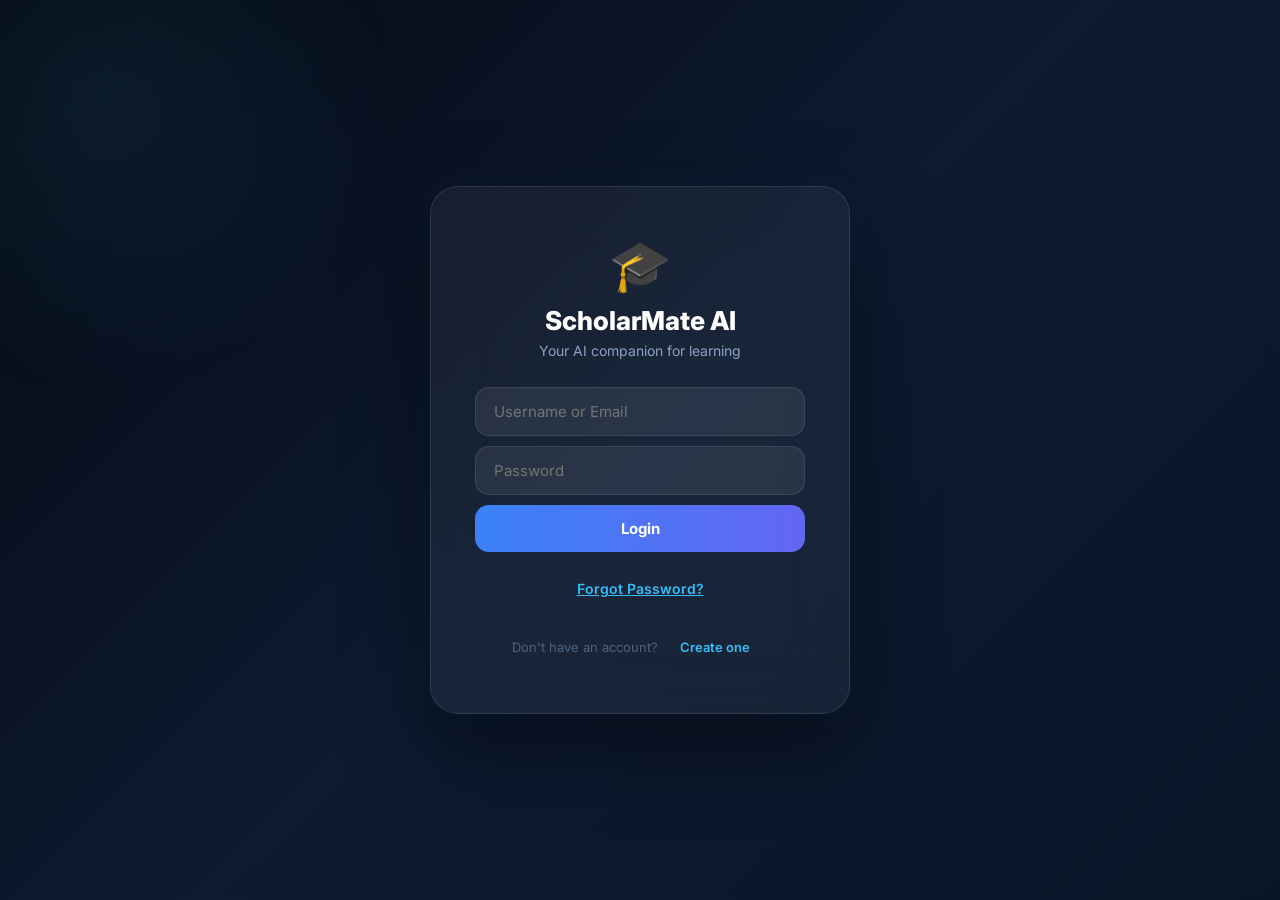
==== index.html @ a6afb99d "Initial ScholarMate commit" ====
<head>
  <meta charset="UTF-8">
  <meta name="viewport" content="width=device-width, initial-scale=1.0">
  <title>ScholarMate AI</title>
  <link rel="stylesheet" href="style.css">
  <script src="https://cdn.jsdelivr.net/npm/chart.js"></script>
</head>
<body>
<button class="hamburger" onclick="toggleSidebar()">☰</button>
<div class="overlay" id="sidebarOverlay" onclick="toggleSidebar()"></div>
<!-- ===== LOADING ===== -->
<div id="loadingScreen">
  <div class="loaderCard">
    <div class="loaderIcon">🎓</div>
    <h2>ScholarMate</h2>
    <p>Loading your workspace...</p>
    <div class="loaderBar"><div class="loaderFill"></div></div>
  </div>
</div>

<!-- ===== LOGIN ===== -->
<div id="loginScreen" class="loginScreen">
  <div class="loginCard">
    <div class="loginLogo">🎓</div>
    <h1>ScholarMate AI</h1>
    <p class="loginSub">Your AI companion for learning</p>

    <!-- error / success message -->
    <div id="authError" class="authError" style="display:none"></div>

    <!-- ── LOGIN FORM ── -->
    <div id="loginForm">
      <input id="loginIdentifier" type="text" placeholder="Username or Email" autocomplete="username">
      <input id="loginPassword"   type="password" placeholder="Password" autocomplete="current-password">
      <button class="btnPrimary" onclick="login()">Login</button>
      <button class="linkButton" onclick="resetPassword()">Forgot Password?</button>
      <p class="authSwitch">
        Don't have an account?
        <button class="linkButton" onclick="showSignupForm()">Create one</button>
      </p>
    </div>

    <!-- ── SIGNUP FORM ── -->
    <div id="signupForm" style="display:none">
      <input id="signupUsername" type="text"     placeholder="Choose a username" autocomplete="username">
      <input id="signupEmail"    type="email"    placeholder="Email address"     autocomplete="email">
      <input id="signupPassword" type="password" placeholder="Password (min 6 chars)" autocomplete="new-password">
      <button class="btnPrimary" onclick="signup()">Create Account</button>
      <p class="authSwitch">
        Already have an account?
        <button class="linkButton" onclick="showLoginForm()">Login</button>
      </p>
    </div>

  </div>
</div>

<!-- ===== MAIN APP ===== -->
<div id="mainWebsite" style="display:none;">

  <!-- SIDEBAR -->
  <div class="sidebar">
    <div class="sidebarLogo">
      <span class="logoIcon">🎓</span>
      <span class="logoText">ScholarMate</span>
    </div>
    <nav class="sidebarNav">
      <div class="navItem active" onclick="showPage('dashboardPage', this)">
        <span class="navIcon">🏠</span><span class="navLabel">Dashboard</span>
      </div>
      <div class="navItem" onclick="showPage('taskPage', this)">
        <span class="navIcon">✅</span><span class="navLabel">Today's Tasks</span>
      </div>
      <div class="navItem" onclick="showPage('coursePage', this)">
        <span class="navIcon">📚</span><span class="navLabel">Courses</span>
      </div>
      <div class="navItem" onclick="showPage('scholarPage', this)">
        <span class="navIcon">🎓</span><span class="navLabel">Scholarships</span>
      </div>
      <div class="navItem" onclick="showPage('productivityPage', this)">
        <span class="navIcon">📊</span><span class="navLabel">Productivity</span>
      </div>
      <div class="navItem" onclick="showPage('aiPage', this)">
        <span class="navIcon">🤖</span><span class="navLabel">AI Assistant</span>
      </div>
      <div class="navItem" onclick="showPage('settingsPage', this)">
        <span class="navIcon">⚙️</span><span class="navLabel">Settings</span>
      </div>
    </nav>
    <button class="logoutBtn" onclick="logout()">
      <span>🚪</span> Logout
    </button>
  </div>

  <!-- MAIN CONTENT -->
  <div class="mainContent">

    <!-- ===== DASHBOARD PAGE ===== -->
    <div class="page activePage" id="dashboardPage">

      <!-- Row 0: Profile Bar -->
      <div class="profileStrip">
        <div class="profileLeft">
          <img src="https://cdn-icons-png.flaticon.com/512/3135/3135715.png" class="profileAvatar">
          <div class="profileInfo">
            <div class="profileGreeting">Welcome back,</div>
            <div class="profileName" id="userName">User</div>
            <div class="profileLevel" id="topUserLevel">
              <span class="levelDot"></span> Level 1
            </div>
          </div>
        </div>
        <div class="profileStats">
          <div class="statPill">
            <div class="statPillLabel">XP</div>
            <div class="statPillValue" id="xpDisplay">0</div>
            <div class="xpMiniBar">
              <div class="xpMiniBarFill" id="xpMiniBar"></div>
            </div>
          </div>
          <div class="statPill streakPill">
            <div class="statPillIcon">🔥</div>
            <div class="statPillValue" id="streakCount">0</div>
            <div class="statPillLabel">Streak</div>
          </div>
          <div class="statPill notifPill">
            <div class="statPillIcon">🔔</div>
            <div class="statPillValue" id="notificationCount">0</div>
            <div class="statPillLabel">Notifications</div>
          </div>
        </div>
      </div>

      <!-- Row 1: Today's Focus + Quick Status -->
      <div class="dashRow row2col focusRow">
        <div class="card focusCard">
          <div class="cardHeader">
            <span class="cardIcon">🎯</span>
            <h2>Today's Focus</h2>
          </div>
          <div id="todayFocus" class="focusList"></div>
        </div>
        <div class="card quickCard">
          <div class="cardHeader">
            <span class="cardIcon">⚡</span>
            <h2>Quick Status</h2>
          </div>
          <div id="quickStatus" class="quickGrid"></div>
        </div>
      </div>

      <!-- Row 2: AI Suggestion + Course Snapshot + Eligibility + Task Snapshot -->
      <div class="dashRow row4col">
        <div class="card">
          <div class="cardHeader">
            <span class="cardIcon">🤖</span>
            <h2>AI Suggestion</h2>
          </div>
          <div id="aiSuggestionDashboard"></div>
        </div>
        <div class="card">
          <div class="cardHeader">
            <span class="cardIcon">📚</span>
            <h2>Course Snapshot</h2>
          </div>
          <div id="courseDashboard"></div>
        </div>
        <div class="card eligibilityCard">
          <div class="cardHeader">
            <span class="cardIcon">🎯</span>
            <h2>Eligibility</h2>
          </div>
          <div id="eligibilityDashboard" class="eligibilityWrap"></div>
        </div>
        <div class="card">
          <div class="cardHeader">
            <span class="cardIcon">✅</span>
            <h2>Task Snapshot</h2>
          </div>
          <div id="taskSnapshotDash"></div>
        </div>
      </div>

      <!-- Row 3: Deadline Alert (full width) -->
      <div class="dashRow row1col">
        <div class="card deadlineAlertCard">
          <div class="cardHeader">
            <span class="cardIcon">⏳</span>
            <h2>Deadline Alert</h2>
          </div>
          <div id="deadlineDashboard" class="deadlineAlertList"></div>
        </div>
      </div>

    </div>

    <!-- ===== TASK PAGE ===== -->
    <div class="page" id="taskPage">
      <div class="pageHeader">
        <h1>✅ Today's Tasks</h1>
      </div>

      <!-- Top: reminder bar -->
      <div class="reminderBar">
        <span class="reminderIcon">📌</span>
        <span id="taskProgressSummary">Loading tasks...</span>
        <div class="reminderProgress">
          <div class="reminderProgressFill" id="reminderProgressFill"></div>
        </div>
      </div>

      <!-- Two columns: Pending | Completed -->
      <div class="taskColumns">
        <div class="card taskColCard pendingCol">
          <div class="cardHeader">
            <span class="cardIcon">⏳</span>
            <h2>Pending Tasks</h2>
            <span class="taskBadge" id="pendingCount">0</span>
          </div>
          <div id="pendingTasks" class="taskList"></div>
        </div>
        <div class="card taskColCard completedCol">
          <div class="cardHeader">
            <span class="cardIcon">✅</span>
            <h2>Completed Tasks</h2>
            <span class="taskBadge done" id="completedCount">0</span>
          </div>
          <div id="completedTasks" class="taskList"></div>
        </div>
      </div>
    </div>

    <!-- ===== COURSE PAGE ===== -->
    <div class="page" id="coursePage">
      <div class="pageHeader">
        <h1>📚 Courses</h1>
      </div>

      <!-- Add course: compact top bar -->
      <div class="addBar card">
        <div class="cardHeader">
          <span class="cardIcon">➕</span>
          <h2>Add Course</h2>
        </div>
        <div class="addBarInputs">
          <input id="courseName" placeholder="Course Name">
          <input id="courseLink" placeholder="Paste any URL — YouTube playlists get auto-tracked">
          <input id="courseTotal" type="number" placeholder="Total Lessons (auto for YouTube)">
          <button class="btnPrimary" onclick="addCourseWithTracking()">Add Course</button>
        </div>
      </div>

      <!-- YouTube API key notice -->
      <div class="card ytKeyCard" id="ytKeyCard">
        <div class="cardHeader"><span class="cardIcon">▶</span><h2>YouTube Auto-Tracking</h2>
          <button class="btnSmall btnGhost" onclick="document.getElementById('ytKeyCard').style.display='none'">✕</button>
        </div>
        <p style="font-size:13px;color:var(--textSub);margin-bottom:12px">
          Paste a YouTube playlist URL and all lessons are loaded automatically. Add your free API key to enable this.
        </p>
        <div style="display:flex;gap:10px;flex-wrap:wrap;align-items:center">
          <input id="ytApiKeyInput" placeholder="AIzaSy... (YouTube Data API v3 key)" style="flex:1;min-width:200px">
          <button class="btnSmall btnBlue" onclick="saveYtKey()">Save Key</button>
          <a href="https://console.cloud.google.com" target="_blank" style="font-size:12px;color:var(--accentCyan)">Get free key →</a>
        </div>
      </div>

      <!-- Course Progress Meters -->
      <div class="card metersCard">
        <div class="cardHeader">
          <span class="cardIcon">📈</span>
          <h2>Course Progress Meters</h2>
        </div>
        <div id="courseMeters" class="courseMeterGrid"></div>
      </div>

      <!-- Course Cards Grid -->
      <div class="card">
        <div class="cardHeader">
          <span class="cardIcon">🗂</span>
          <h2>My Courses</h2>
        </div>
        <div id="courseContainer" class="courseGrid"></div>
      </div>
    </div>

    <!-- ===== SCHOLARSHIP PAGE ===== -->
    <div class="page" id="scholarPage">
      <div class="pageHeader">
        <h1>🎓 Scholarships</h1>
      </div>

      <!-- Search top -->
      <div class="card searchCard">
        <div class="cardHeader">
          <span class="cardIcon">🔍</span>
          <h2>Search Scholarship Database</h2>
          <span class="dbCount">50+ scholarships</span>
        </div>
        <div class="searchRow">
          <input id="scholarSearch" placeholder="Search by name, country, keyword..." oninput="applyScholarshipSearch()">
          <button class="btnPrimary" onclick="applyScholarshipSearch()">Search</button>
        </div>
        <div class="filterRow">
          <select id="filterDegree" onchange="applyScholarshipSearch()">
            <option value="">All Degrees</option>
            <option value="Bachelor">Bachelor</option>
            <option value="Master">Master</option>
            <option value="PhD">PhD</option>
          </select>
          <select id="filterCategory" onchange="applyScholarshipSearch()">
            <option value="">All Fields</option>
            <option value="STEM">STEM</option>
            <option value="Engineering">Engineering</option>
            <option value="Humanities">Humanities</option>
            <option value="Business">Business</option>
            <option value="Social Sciences">Social Sciences</option>
            <option value="Arts">Arts</option>
          </select>
          <select id="filterCountry" onchange="applyScholarshipSearch()">
            <option value="">All Countries</option>
          </select>
        </div>
        <div id="searchResults" class="searchResults"></div>
      </div>

      <!-- Scholarship Cards Grid -->
      <div class="card">
        <div class="cardHeader">
          <span class="cardIcon">📋</span>
          <h2>My Scholarships</h2>
        </div>
        <div id="scholarshipContainer" class="scholarGrid"></div>
      </div>

      <!-- Recommended -->
      <div class="card">
        <div class="cardHeader">
          <span class="cardIcon">⭐</span>
          <h2>Recommended For You</h2>
        </div>
        <div id="recommendScholar" class="recommendWrap"></div>
      </div>
    </div>

    <!-- ===== PRODUCTIVITY PAGE ===== -->
    <div class="page" id="productivityPage">
      <div class="pageHeader">
        <h1>📊 Productivity</h1>
      </div>

      <!-- Productivity Score -->
      <div class="card" style="margin-bottom:20px">
        <div class="cardHeader"><span class="cardIcon">🏆</span><h2>Productivity Score</h2></div>
        <div id="productivityScoreBox"></div>
      </div>
      <!-- Study Graph: large -->
      <div class="card chartBigCard">
        <div class="cardHeader">
          <span class="cardIcon">📈</span>
          <h2>Weekly Study Graph</h2>
        </div>
        <canvas id="studyChart"></canvas>
      </div>

      <!-- Schedule Generator -->
      <div class="card">
        <div class="cardHeader">
          <span class="cardIcon">📅</span>
          <h2>Study Schedule Generator</h2>
        </div>
        <div class="scheduleInputRow">
          <input id="studyHours" type="number" placeholder="Hours available today">
          <button class="btnPrimary" onclick="generateSchedule()">Generate Plan</button>
        </div>
        <div id="studyPlan" class="scheduleOutput"></div>
      </div>

      <!-- Timeline / Roadmap -->
      <div class="card">
        <div class="cardHeader">
          <span class="cardIcon">🗺</span>
          <h2>AI Roadmap</h2>
        </div>
        <div id="timelineContainer" class="timelineWrap"></div>
      </div>

      <!-- Streak Calendar -->
      <div class="card">
        <div class="cardHeader">
          <span class="cardIcon">🔥</span>
          <h2>Streak Calendar</h2>
          <span class="streakLabel" id="streakLabel">0 days</span>
        </div>
        <div id="streakCalendar" class="streakGrid"></div>
      </div>
    </div>

    <!-- ===== AI PAGE ===== -->
    <div class="page" id="aiPage">
      <div class="pageHeader">
        <h1>🤖 AI Assistant</h1>
      </div>
      <div class="aiLayout">

        <!-- Left: Chat (large) -->
        <div class="card aiChatCard">
          <div class="cardHeader">
            <span class="cardIcon">💬</span>
            <h2>AI Chat</h2>
          </div>
          <div id="chatContainer" class="chatBox">
            <div class="aiMessage">
              <span class="aiAvatar">🤖</span>
              Hello! I'm ScholarMate AI 👋 Ask me anything about your studies, scholarships, or deadlines.
            </div>
          </div>
          <div class="chatInputRow">
            <input id="chatInput" placeholder="Ask ScholarMate AI..." onkeypress="if(event.key==='Enter') sendMessage()">
            <button class="btnSend" onclick="sendMessage()">➤</button>
          </div>
        </div>

        <!-- Right: Insights column -->
        <div class="aiSideCol">
          <div class="card">
            <div class="cardHeader">
              <span class="cardIcon">🧠</span>
              <h2>AI Insights</h2>
            </div>
            <div id="aiInsights"></div>
          </div>
          <div class="card">
            <div class="cardHeader">
              <span class="cardIcon">🎯</span>
              <h2>Eligibility Analysis</h2>
            </div>
            <div id="eligibilityAI"></div>
          </div>
          <div class="card">
            <div class="cardHeader">
              <span class="cardIcon">💡</span>
              <h2>Suggestions</h2>
            </div>
            <div id="suggestionsAI"></div>
          </div>
        </div>

      </div>
    </div>

    <!-- ===== SETTINGS PAGE ===== -->
    <div class="page" id="settingsPage">
      <div class="pageHeader">
        <h1>⚙️ Settings</h1>
      </div>

      <!-- Profile Settings -->
      <div class="card settingsCard">
        <div class="cardHeader">
          <span class="cardIcon">👤</span>
          <h2>Profile Settings</h2>
        </div>
        <div class="settingsBody">
          <div class="settingsField">
            <label>Display Name</label>
            <input id="usernameInput" placeholder="Choose a username">
          </div>
          <div class="settingsField">
            <label>Profile Picture</label>
            <div class="avatarRow">
              <img id="currentAvatar" src="https://cdn-icons-png.flaticon.com/512/3135/3135715.png" class="avatarPreview">
              <p class="avatarHint">More avatar options coming soon</p>
            </div>
          </div>
          <button class="btnPrimary" onclick="saveProfile()">Save Profile</button>
        </div>
      </div>

      <!-- Theme -->
      <div class="card settingsCard">
        <div class="cardHeader">
          <span class="cardIcon">🎨</span>
          <h2>Theme</h2>
        </div>
        <div class="settingsBody">
          <div class="themeToggleRow">
            <div class="themeOption">
              <span>🌙 Dark Mode</span>
              <label class="switch">
                <input type="checkbox" id="darkModeToggle" onchange="toggleDarkMode()" checked>
                <span class="slider"></span>
              </label>
            </div>
          </div>
        </div>
      </div>

      <!-- Notifications -->
      <div class="card settingsCard">
        <div class="cardHeader">
          <span class="cardIcon">🔔</span>
          <h2>Notifications</h2>
        </div>
        <div class="settingsBody">
          <div class="notifRow">
            <span>Task reminders</span>
            <label class="switch">
              <input type="checkbox" checked>
              <span class="slider"></span>
            </label>
          </div>
          <div class="notifRow">
            <span>Deadline alerts</span>
            <label class="switch">
              <input type="checkbox" checked>
              <span class="slider"></span>
            </label>
          </div>
          <div class="notifRow">
            <span>Daily motivation</span>
            <label class="switch">
              <input type="checkbox" checked>
              <span class="slider"></span>
            </label>
          </div>
        </div>
      </div>

      <!-- Study History -->
      <div class="card" id="studyHistoryCard" style="display:none">
        <div class="cardHeader"><span class="cardIcon">📖</span><h2>Study History</h2></div>
        <div class="historyHeader">
          <span>Date</span><span>Course</span><span>Lesson</span>
        </div>
        <div id="studyHistoryContainer"></div>
      </div>

    </div>

    <!-- Deadline page (hidden, accessible from links) -->
    <div class="page" id="deadlinePage">
      <div class="pageHeader"><h1>⏳ Deadlines</h1></div>
      <div class="card">
        <div class="cardHeader"><span class="cardIcon">➕</span><h2>Add Deadline</h2></div>
        <div class="addBarInputs">
          <input id="deadlineName" placeholder="Task / deadline name">
          <input id="deadlineDate" type="date">
          <button class="btnPrimary" onclick="addDeadline()">Add Deadline</button>
        </div>
      </div>
      <div class="card">
        <div class="cardHeader"><span class="cardIcon">📋</span><h2>All Deadlines</h2></div>
        <div id="deadlineContainer"></div>
      </div>
    </div>

  </div><!-- end mainContent -->
</div><!-- end mainWebsite -->

<div id="notificationContainer"></div>
<script src="config.js"></script>
<script src="https://www.gstatic.com/firebasejs/8.10.1/firebase-app.js"></script>
<script src="https://www.gstatic.com/firebasejs/8.10.1/firebase-auth.js"></script>
<script src="https://www.gstatic.com/firebasejs/8.10.1/firebase-firestore.js"></script>
<script src="script.js"></script>
<script src="auth.js"></script>
</body>
</html>
---- style.css ----
/* ============================================================
   SCHOLARMATE AI — v4 POLISHED UI
   Animations, micro-interactions, full responsive
============================================================ */

@import url('https://fonts.googleapis.com/css2?family=Inter:wght@400;500;600;700;800&display=swap');

*, *::before, *::after { margin:0; padding:0; box-sizing:border-box; }
html { scroll-behavior:smooth; }

/* ── THEME TOKENS ───────────────────────────────────────────── */
:root {
  --bg:        #090e1a;
  --bg2:       #0d1526;
  --bg3:       #111f35;
  --sidebar:   #080d1a;
  --card:      rgba(255,255,255,0.04);
  --cardHover: rgba(255,255,255,0.07);
  --border:    rgba(255,255,255,0.07);
  --borderHover: rgba(56,189,248,0.4);
  --text:      #f0f6ff;
  --textSub:   #8ba3c7;
  --textMuted: #4d6380;
  --accent:    #3b82f6;
  --accent2:   #6366f1;
  --accentCyan:#38bdf8;
  --green:     #10b981;
  --amber:     #f59e0b;
  --red:       #ef4444;
  --glow:      rgba(56,189,248,0.15);
  --glowGreen: rgba(16,185,129,0.15);
  --glowAmber: rgba(245,158,11,0.15);
  --glowRed:   rgba(239,68,68,0.15);
  --font:      'Inter', 'Segoe UI', sans-serif;
}

body.lightMode {
  --bg:        #eef2ff;
  --bg2:       #e8edff;
  --bg3:       #dde6ff;
  --sidebar:   #1a2a5e;
  --card:      rgba(255,255,255,0.85);
  --cardHover: rgba(255,255,255,0.95);
  --border:    rgba(30,58,138,0.10);
  --text:      #0f172a;
  --textSub:   #1e40af;
  --textMuted: #64748b;
}

body {
  font-family: var(--font);
  background: var(--bg);
  color: var(--text);
  min-height: 100vh;
  overflow-x: hidden;
  transition: background .4s, color .4s;
}

/* animated mesh background */
body::before {
  content:""; position:fixed; inset:0; z-index:-2;
  background:
    radial-gradient(ellipse 80% 60% at 15% 10%,  rgba(56,189,248,.07), transparent),
    radial-gradient(ellipse 60% 70% at 85% 80%,  rgba(99,102,241,.07), transparent),
    radial-gradient(ellipse 50% 50% at 50% 50%,  rgba(16,185,129,.03), transparent);
  animation: bgPulse 12s ease-in-out infinite alternate;
}
@keyframes bgPulse {
  0%   { opacity:.6; }
  100% { opacity:1; }
}

/* floating orbs */
body::after {
  content:""; position:fixed; width:500px; height:500px;
  border-radius:50%;
  background: radial-gradient(circle, rgba(56,189,248,.06), transparent 70%);
  top:-200px; right:-150px; z-index:-1;
  animation: orbFloat 8s ease-in-out infinite alternate;
}
@keyframes orbFloat {
  0%   { transform: translate(0,0)   scale(1);   }
  100% { transform: translate(-30px,40px) scale(1.1); }
}

/* ── LOADING SCREEN ─────────────────────────────────────────── */
#loadingScreen {
  position:fixed; inset:0;
  display:flex; align-items:center; justify-content:center;
  background: linear-gradient(135deg,#060b14,#0d1a30);
  z-index:99999;
}
.loaderCard {
  text-align:center; padding:50px 60px;
  background:rgba(255,255,255,.04);
  border:1px solid rgba(56,189,248,.2);
  border-radius:28px;
  box-shadow: 0 0 60px rgba(56,189,248,.1);
  animation: loaderPulse 1.8s ease-in-out infinite;
}
.loaderIcon { font-size:52px; margin-bottom:14px; animation:iconSpin 3s ease-in-out infinite; }
@keyframes iconSpin  { 0%,100%{transform:rotate(-5deg) scale(1)} 50%{transform:rotate(5deg) scale(1.1)} }
@keyframes loaderPulse { 0%,100%{box-shadow:0 0 30px rgba(56,189,248,.08)} 50%{box-shadow:0 0 70px rgba(56,189,248,.2)} }
.loaderCard h2 { color:var(--accentCyan); font-size:26px; margin-bottom:6px; }
.loaderCard p  { color:var(--textSub); margin-bottom:22px; font-size:14px; }
.loaderBar  { width:180px; height:3px; background:rgba(255,255,255,.08); border-radius:3px; margin:0 auto; overflow:hidden; }
.loaderFill { height:100%; background:linear-gradient(90deg,var(--accent),var(--accentCyan));
  border-radius:3px; animation:loaderSlide 1.3s ease-in-out infinite; }
@keyframes loaderSlide { 0%{transform:translateX(-100%)} 100%{transform:translateX(300%)} }

/* ── LOGIN ──────────────────────────────────────────────────── */
.loginScreen {
  position:fixed; inset:0;
  display:flex; align-items:center; justify-content:center;
  background: linear-gradient(135deg,#060b14 0%, #0d1a30 50%, #0a1628 100%);
  z-index:9999;
}
.loginScreen::before {
  content:""; position:absolute;
  width:600px; height:600px; border-radius:50%;
  background:radial-gradient(circle,rgba(56,189,248,.08),transparent 70%);
  top:-200px; left:-200px; animation:orbFloat 10s ease-in-out infinite alternate;
}
.loginCard {
  position:relative; width:420px; padding:48px 44px;
  background:rgba(255,255,255,.05);
  border:1px solid rgba(255,255,255,.10);
  border-radius:28px; text-align:center;
  backdrop-filter:blur(30px);
  box-shadow: 0 30px 80px rgba(0,0,0,.5), 0 0 40px rgba(56,189,248,.06);
  animation: cardEntrance .6s ease;
}
@keyframes cardEntrance { from{opacity:0;transform:translateY(30px) scale(.97)} to{opacity:1;transform:none} }
.loginLogo  { font-size:50px; margin-bottom:10px; animation:iconSpin 4s ease-in-out infinite; }
.loginCard h1  { font-size:26px; font-weight:800; color:#fff; margin-bottom:6px; }
.loginSub   { color:var(--textSub); font-size:14px; margin-bottom:28px; }
.loginCard input {
  display:block; width:100%; padding:14px 18px; margin:10px 0;
  background:rgba(255,255,255,.07); border:1px solid rgba(255,255,255,.1);
  border-radius:14px; color:#fff; font-size:15px; outline:none; transition:.25s;
  font-family:var(--font);
}
.loginCard input:focus { border-color:var(--accentCyan); box-shadow:0 0 0 3px rgba(56,189,248,.15); }

/* ── BUTTONS ────────────────────────────────────────────────── */
.btnPrimary {
  display:block; width:100%; padding:14px;
  margin:10px 0; border:none; border-radius:14px;
  background:linear-gradient(90deg,var(--accent),var(--accent2));
  color:#fff; font-size:15px; font-weight:700; cursor:pointer;
  transition:.25s; position:relative; overflow:hidden; font-family:var(--font);
}
.btnPrimary::after { content:""; position:absolute; inset:0;
  background:linear-gradient(90deg,transparent,rgba(255,255,255,.15),transparent);
  transform:translateX(-100%); transition:.5s; }
.btnPrimary:hover::after { transform:translateX(100%); }
.btnPrimary:hover { transform:translateY(-2px); box-shadow:0 8px 24px rgba(59,130,246,.4); }
.btnPrimary:active { transform:scale(.98); }

.btnSecondary {
  display:block; width:100%; padding:14px; margin:10px 0;
  border:1px solid rgba(255,255,255,.15); border-radius:14px;
  background:rgba(255,255,255,.06); color:#fff;
  font-size:15px; font-weight:600; cursor:pointer; transition:.25s; font-family:var(--font);
}
.btnSecondary:hover { background:rgba(255,255,255,.1); border-color:rgba(255,255,255,.25); }

.linkButton { background:none; border:none; color:var(--accentCyan); font-size:14px;
  cursor:pointer; text-decoration:underline; margin-top:8px; transition:.2s; font-family:var(--font); }
.linkButton:hover { color:#fff; }

/* Generic card buttons */
button {
  padding:10px 18px; border:none; border-radius:10px;
  background:linear-gradient(90deg,var(--accent),var(--accent2));
  color:#fff; font-size:13px; font-weight:600;
  cursor:pointer; transition:.2s; font-family:var(--font);
  position:relative; overflow:hidden;
}
button:hover  { transform:translateY(-1px); box-shadow:0 4px 14px rgba(59,130,246,.3); }
button:active { transform:scale(.97); }

/* ripple on click */
button::before { content:""; position:absolute; width:0; height:0;
  background:rgba(255,255,255,.2); border-radius:50%;
  transform:translate(-50%,-50%); transition:width .4s, height .4s, opacity .4s;
  opacity:0; top:50%; left:50%; }
button:active::before { width:200px; height:200px; opacity:1; transition:0s; }

.btnGreen  { background:rgba(16,185,129,.2);  color:var(--green);  border:1px solid rgba(16,185,129,.3); }
.btnBlue   { background:rgba(59,130,246,.2);   color:var(--accentCyan); border:1px solid rgba(59,130,246,.3); }
.btnGhost  { background:rgba(255,255,255,.06); color:var(--textSub); border:1px solid var(--border); }
.btnRed    { background:rgba(239,68,68,.2);   color:#fca5a5;  border:1px solid rgba(239,68,68,.3); }
.btnDanger { width:100%; margin-top:12px; padding:9px; border-radius:10px;
  background:rgba(239,68,68,.12); color:#fca5a5; border:1px solid rgba(239,68,68,.2); font-size:13px; }
.btnSmall  { padding:6px 12px; font-size:12px; border-radius:8px; }
.btnIconRed { padding:6px 10px; background:rgba(239,68,68,.15); border-radius:8px;
  color:#fca5a5; font-size:13px; border:1px solid rgba(239,68,68,.2); }
.btnGreen:hover,.btnBlue:hover,.btnGhost:hover,.btnRed:hover { box-shadow:none; transform:translateY(-1px); }

/* inputs */
input, select {
  padding:11px 15px; font-size:14px; border:1px solid var(--border);
  border-radius:12px; background:rgba(255,255,255,.05); color:var(--text);
  outline:none; transition:.25s; font-family:var(--font);
}
input:focus, select:focus {
  border-color:var(--accentCyan);
  box-shadow:0 0 0 3px rgba(56,189,248,.1);
  background:rgba(255,255,255,.08);
}
select option { background:#1e293b; color:#fff; }

/* ── LAYOUT ─────────────────────────────────────────────────── */
#mainWebsite { display:flex; min-height:100vh; }

/* SIDEBAR */
.sidebar {
  position:fixed; top:0; left:0; width:220px; height:100vh;
  background:var(--sidebar);
  border-right:1px solid var(--border);
  display:flex; flex-direction:column;
  padding:22px 14px; z-index:200;
  transition:transform .3s cubic-bezier(.4,0,.2,1);
}
.sidebarLogo {
  display:flex; align-items:center; gap:10px;
  padding:0 8px 24px; border-bottom:1px solid var(--border); margin-bottom:16px;
}
.logoIcon { font-size:24px; }
.logoText { font-size:17px; font-weight:800; color:var(--accentCyan);
  background:linear-gradient(90deg,var(--accentCyan),var(--accent2));
  -webkit-background-clip:text; -webkit-text-fill-color:transparent; }
.sidebarNav { flex:1; display:flex; flex-direction:column; gap:3px; overflow-y:auto; }
.navItem {
  display:flex; align-items:center; gap:12px;
  padding:11px 13px; border-radius:12px;
  cursor:pointer; color:var(--textSub); font-size:14px; font-weight:500;
  transition:.25s; border-left:3px solid transparent; position:relative;
}
.navItem:hover { background:rgba(255,255,255,.05); color:var(--text); transform:translateX(2px); }
.navItem.active {
  background:linear-gradient(90deg,rgba(59,130,246,.15),rgba(99,102,241,.08));
  color:var(--text); border-left-color:var(--accentCyan); font-weight:700;
}
.navItem.active .navIcon { filter:drop-shadow(0 0 6px rgba(56,189,248,.6)); }
.navIcon  { font-size:17px; transition:.25s; }
.logoutBtn {
  width:100%; padding:11px; margin-top:12px; display:flex; align-items:center;
  justify-content:center; gap:8px; border-radius:12px;
  border:1px solid rgba(239,68,68,.25); background:rgba(239,68,68,.08);
  color:#fca5a5; font-size:13px; font-weight:600; cursor:pointer; transition:.25s;
}
.logoutBtn:hover { background:rgba(239,68,68,.16); border-color:rgba(239,68,68,.4); }

/* hamburger */
.hamburger {
  display:none; position:fixed; top:13px; left:13px; z-index:9998;
  width:40px; height:40px; border-radius:10px;
  background:var(--card); border:1px solid var(--border);
  font-size:18px; color:var(--text); align-items:center; justify-content:center;
}
.overlay { display:none; position:fixed; inset:0; background:rgba(0,0,0,.5); z-index:199; }
.overlay.show { display:block; }

/* MAIN */
.mainContent { margin-left:220px; flex:1; padding:26px 30px; min-height:100vh; }

/* PAGE TRANSITIONS */
.page { display:none; }
.activePage { display:block; animation:pageIn .45s cubic-bezier(.4,0,.2,1); }
@keyframes pageIn {
  from { opacity:0; transform:translateY(18px); }
  to   { opacity:1; transform:translateY(0); }
}
.pageHeader { margin-bottom:22px; }
.pageHeader h1 { font-size:24px; font-weight:800; color:var(--text); }

/* ── CARDS ──────────────────────────────────────────────────── */
.card {
  position:relative; overflow:hidden;
  background:var(--card);
  border:1px solid var(--border);
  border-radius:20px; padding:22px 24px; margin-bottom:18px;
  backdrop-filter:blur(16px);
  transition:transform .3s, border-color .3s, box-shadow .3s;
}
.card::before {
  content:""; position:absolute; inset:0; border-radius:20px;
  background:linear-gradient(135deg,rgba(255,255,255,.03),transparent);
  pointer-events:none;
}
.card::after {
  content:""; position:absolute;
  top:0; left:-60%; width:40%; height:100%;
  background:linear-gradient(90deg,transparent,rgba(255,255,255,.04),transparent);
  transition:left .7s; pointer-events:none;
}
.card:hover::after { left:120%; }
.card:hover {
  border-color:rgba(56,189,248,.2);
  box-shadow:0 8px 32px rgba(0,0,0,.25), 0 0 20px rgba(56,189,248,.05);
  transform:translateY(-3px);
}
.cardHeader {
  display:flex; align-items:center; gap:10px; margin-bottom:18px;
}
.cardHeader h2 {
  font-size:13px; font-weight:700; color:var(--textSub);
  text-transform:uppercase; letter-spacing:.08em; flex:1;
}
.cardIcon { font-size:17px; }

/* staggered card entrance */
.card:nth-child(1) { animation-delay:.05s; }
.card:nth-child(2) { animation-delay:.10s; }
.card:nth-child(3) { animation-delay:.15s; }
.card:nth-child(4) { animation-delay:.20s; }
.card:nth-child(5) { animation-delay:.25s; }

/* ── NOTIFICATIONS ──────────────────────────────────────────── */
#notificationContainer {
  position:fixed; top:18px; right:22px; z-index:9999;
  display:flex; flex-direction:column; gap:8px; pointer-events:none;
}
.notification {
  padding:12px 18px; border-radius:12px;
  background:linear-gradient(135deg,var(--accent),var(--accent2));
  color:#fff; font-weight:600; font-size:13px;
  box-shadow:0 8px 28px rgba(0,0,0,.3);
  animation:notifIn .35s cubic-bezier(.4,0,.2,1), notifOut .3s ease 2.8s forwards;
  pointer-events:auto;
}
.notification.urgent { background:linear-gradient(135deg,#dc2626,#b91c1c); }
.notification.warn   { background:linear-gradient(135deg,#d97706,#b45309); }
.notification.streak { background:linear-gradient(135deg,#ea580c,#c2410c); }
@keyframes notifIn  { from{opacity:0;transform:translateX(60px) scale(.9)} to{opacity:1;transform:none} }
@keyframes notifOut { to{opacity:0;transform:translateX(60px)} }

/* ═══════════════════════════════════════════════════════════
   DASHBOARD
═══════════════════════════════════════════════════════════ */

/* Profile Strip */
.profileStrip {
  display:flex; align-items:center; justify-content:space-between;
  background:linear-gradient(135deg,rgba(59,130,246,.08),rgba(99,102,241,.06));
  border:1px solid rgba(56,189,248,.15);
  border-radius:20px; padding:18px 26px; margin-bottom:18px;
  backdrop-filter:blur(20px); position:relative; overflow:hidden;
  animation:pageIn .5s ease;
}
.profileStrip::before {
  content:""; position:absolute; top:-30px; right:-30px;
  width:180px; height:180px; border-radius:50%;
  background:radial-gradient(circle,rgba(56,189,248,.08),transparent 70%);
  pointer-events:none;
}
.profileLeft { display:flex; align-items:center; gap:16px; }
.profileAvatar {
  width:58px; height:58px; border-radius:50%;
  border:2px solid var(--accentCyan);
  box-shadow:0 0 20px rgba(56,189,248,.35);
  animation:avatarGlow 3s ease-in-out infinite alternate;
}
@keyframes avatarGlow {
  0%  { box-shadow:0 0 10px rgba(56,189,248,.3); }
  100%{ box-shadow:0 0 25px rgba(56,189,248,.6); }
}
.profileGreeting { font-size:11px; color:var(--textMuted); }
.profileName { font-size:20px; font-weight:800; color:var(--text); }
.profileLevel { display:flex; align-items:center; gap:6px; font-size:12px; color:var(--textSub); margin-top:3px; }
.levelDot { width:7px; height:7px; border-radius:50%; background:var(--accentCyan); animation:dotPulse 2s infinite; }
@keyframes dotPulse { 0%,100%{opacity:1;transform:scale(1)} 50%{opacity:.6;transform:scale(.8)} }

.profileStats { display:flex; gap:12px; }
.statPill {
  min-width:88px; padding:10px 14px; border-radius:14px;
  background:rgba(255,255,255,.05); border:1px solid var(--border);
  text-align:center; transition:.3s; cursor:default;
}
.statPill:hover { background:rgba(255,255,255,.09); border-color:rgba(56,189,248,.3); transform:translateY(-2px); }
.statPillLabel { font-size:10px; color:var(--textMuted); margin-bottom:2px; }
.statPillValue { font-size:22px; font-weight:800; color:var(--accentCyan); transition:color .3s; }
.statPillIcon  { font-size:16px; }
.xpMiniBar  { width:100%; height:3px; background:rgba(255,255,255,.08); border-radius:3px; margin-top:5px; overflow:hidden; }
.xpMiniBarFill { height:100%; border-radius:3px;
  background:linear-gradient(90deg,var(--accent),var(--accentCyan)); transition:width .8s ease; }
.streakPill { border-color:rgba(245,158,11,.2); }
.streakPill .statPillValue { color:var(--amber); }
.notifPill  { border-color:rgba(99,102,241,.2); }
.notifPill  .statPillValue { color:var(--accent2); }

/* Dashboard grid rows */
.dashRow { margin-bottom:16px; }
.row2col { display:grid; grid-template-columns:1.65fr 1fr; gap:16px; }
.row4col { display:grid; grid-template-columns:repeat(4,1fr); gap:14px; }
.row1col { display:block; }
.row4col .card { padding:16px; min-height:150px; margin-bottom:0; }
.row4col .cardHeader h2 { font-size:11px; }

/* Focus card */
.focusList { display:flex; flex-direction:column; gap:8px; }
.focusItem {
  display:flex; align-items:center; gap:10px;
  padding:10px 14px; border-radius:10px;
  background:rgba(59,130,246,.08); border:1px solid rgba(59,130,246,.15);
  font-size:13px; color:var(--text); cursor:pointer; transition:.25s;
  animation:slideInLeft .4s ease both;
}
.focusItem:hover { background:rgba(59,130,246,.15); border-color:rgba(59,130,246,.3); transform:translateX(4px); }
.focusDot { width:7px; height:7px; border-radius:50%; background:var(--accent); flex-shrink:0; transition:.3s; }
.focusItem:hover .focusDot { background:var(--accentCyan); box-shadow:0 0 8px var(--accentCyan); }

@keyframes slideInLeft { from{opacity:0;transform:translateX(-14px)} to{opacity:1;transform:none} }
.focusItem:nth-child(1){animation-delay:.05s}
.focusItem:nth-child(2){animation-delay:.10s}
.focusItem:nth-child(3){animation-delay:.15s}
.focusItem:nth-child(4){animation-delay:.20s}

/* Quick Status */
.quickGrid { display:grid; grid-template-columns:1fr 1fr; gap:10px; }
.quickStat {
  padding:13px 10px; border-radius:12px;
  background:rgba(255,255,255,.04); border:1px solid var(--border);
  text-align:center; transition:.25s; cursor:default;
}
.quickStat:hover { background:rgba(255,255,255,.07); border-color:rgba(56,189,248,.2); transform:scale(1.03); }
.qs-icon  { font-size:18px; margin-bottom:4px; }
.qs-label { font-size:10px; color:var(--textMuted); margin-bottom:3px; }
.qs-value { font-size:20px; font-weight:800; color:var(--text); }

/* Eligibility ring */
.eligibilityWrap { display:flex; flex-direction:column; align-items:center; gap:8px; }
.eligRing { position:relative; width:90px; height:90px; }
.eligCenter { position:absolute; inset:0; display:flex; flex-direction:column; align-items:center; justify-content:center; }
.eligPercent { font-size:18px; font-weight:800; color:var(--text); }
.eligLabel   { font-size:9px; color:var(--textMuted); }
.eligStatus  { font-size:12px; font-weight:700; }

/* Deadline chips */
.deadlineAlertList { display:flex; gap:12px; flex-wrap:wrap; }
.deadlineChip {
  display:flex; align-items:center; gap:12px;
  padding:12px 16px; border-radius:13px;
  border:1px solid var(--border); background:rgba(255,255,255,.03);
  font-size:13px; transition:.25s; cursor:default;
  animation:chipIn .4s ease both;
}
@keyframes chipIn { from{opacity:0;transform:scale(.9)} to{opacity:1;transform:none} }
.deadlineChip:hover { transform:translateY(-3px); box-shadow:0 6px 20px rgba(0,0,0,.2); }
.deadlineChip.urgent  { border-color:rgba(239,68,68,.3);  background:rgba(239,68,68,.06); }
.deadlineChip.upcoming{ border-color:rgba(245,158,11,.3); background:rgba(245,158,11,.06); }
.dc-days { font-size:20px; font-weight:800; min-width:40px; }
.dc-name { font-weight:600; color:var(--text); }
.dc-date { font-size:11px; color:var(--textMuted); margin-top:1px; }

/* snapshots */
.courseSnap { display:flex; flex-direction:column; gap:9px; }
.courseSnapItem { padding:9px 12px; border-radius:10px; background:rgba(255,255,255,.04); transition:.2s; }
.courseSnapItem:hover { background:rgba(255,255,255,.07); }
.courseSnapName { font-size:13px; font-weight:600; margin-bottom:5px; color:var(--text); }
.courseSnapBar  { width:100%; height:4px; background:rgba(255,255,255,.08); border-radius:3px; overflow:hidden; }
.courseSnapFill { height:100%; border-radius:3px;
  background:linear-gradient(90deg,var(--accent),var(--accentCyan));
  transition:width 1s cubic-bezier(.4,0,.2,1); }
.courseSnapPct  { font-size:10px; color:var(--textMuted); margin-top:3px; }
.continueTag    { font-size:10px; color:var(--accentCyan);
  background:rgba(56,189,248,.1); padding:2px 7px; border-radius:5px; margin-left:6px; }

.aiSuggBox { padding:13px 16px; border-radius:12px; font-size:13px; line-height:1.7;
  background:rgba(99,102,241,.09); border:1px solid rgba(99,102,241,.2); color:var(--text); }

.taskSnapGrid { display:flex; flex-direction:column; gap:8px; }
.taskSnapRow  { display:flex; justify-content:space-between; align-items:center;
  padding:9px 12px; border-radius:10px; background:rgba(255,255,255,.04); font-size:13px; transition:.2s; }
.taskSnapRow:hover { background:rgba(255,255,255,.07); }
.taskSnapCount { font-size:20px; font-weight:800; }
.taskSnapCount.green { color:var(--green); }
.taskSnapCount.amber { color:var(--amber); }

/* ═══════════════════════════════════════════════════════════
   TASK PAGE
═══════════════════════════════════════════════════════════ */
.reminderBar {
  display:flex; align-items:center; gap:14px;
  padding:14px 20px; border-radius:16px;
  background:var(--card); border:1px solid var(--border);
  margin-bottom:18px; font-size:13px;
}
.reminderIcon { font-size:20px; }
.reminderProgress { flex:1; height:6px; border-radius:6px; background:rgba(255,255,255,.08); overflow:hidden; }
.reminderProgressFill { height:100%; border-radius:6px;
  background:linear-gradient(90deg,var(--accent),var(--accentCyan));
  transition:width .8s cubic-bezier(.4,0,.2,1); }

.taskColumns { display:grid; grid-template-columns:1fr 1fr; gap:18px; }
.taskColCard { min-height:400px; }
.taskBadge { padding:3px 10px; border-radius:20px; font-size:12px; font-weight:700;
  background:rgba(239,68,68,.15); color:#fca5a5; }
.taskBadge.done { background:rgba(16,185,129,.15); color:#6ee7b7; }

.taskList { display:flex; flex-direction:column; gap:7px; margin-top:4px; }
.taskItem {
  display:flex; align-items:center; gap:12px;
  padding:11px 14px; border-radius:12px;
  background:rgba(255,255,255,.04); border:1px solid transparent;
  font-size:13px; transition:.25s; cursor:pointer;
  animation:taskSlide .3s ease both;
}
@keyframes taskSlide { from{opacity:0;transform:translateX(-10px)} to{opacity:1;transform:none} }
.taskItem:hover { border-color:var(--border); background:rgba(255,255,255,.07); transform:translateX(4px); }
.taskItem.done  { opacity:.55; }
.taskItem.done span { text-decoration:line-through; color:var(--textMuted); }

.taskCheck {
  appearance:none; width:19px; height:19px; flex-shrink:0;
  border:2px solid rgba(56,189,248,.5); border-radius:6px;
  background:transparent; cursor:pointer; position:relative; transition:.25s;
}
.taskCheck:checked { background:var(--accentCyan); border-color:var(--accentCyan);
  box-shadow:0 0 8px rgba(56,189,248,.5); }
.taskCheck:checked::after { content:"✓"; position:absolute; left:2px; top:-2px;
  font-size:13px; font-weight:800; color:#fff; }
.taskCheck:hover { border-color:var(--accentCyan); box-shadow:0 0 0 3px rgba(56,189,248,.1); }

/* ═══════════════════════════════════════════════════════════
   COURSE PAGE
═══════════════════════════════════════════════════════════ */
.addBar { margin-bottom:18px; }
.addBarInputs { display:flex; gap:10px; flex-wrap:wrap; align-items:center; }
.addBarInputs input { flex:1; min-width:150px; }

/* Course meters */
.courseMeterGrid { display:flex; flex-wrap:wrap; gap:28px; justify-content:center; margin-top:8px; }
.courseMeterGrid.bar { flex-direction:column; gap:14px; align-items:stretch; }
.courseMeter { display:flex; flex-direction:column; align-items:center; gap:8px;
  animation:meterPop .5s cubic-bezier(.4,0,.2,1) both; }
@keyframes meterPop { from{opacity:0;transform:scale(.8)} to{opacity:1;transform:none} }
.courseMeter:nth-child(1){animation-delay:.05s}
.courseMeter:nth-child(2){animation-delay:.10s}
.courseMeter:nth-child(3){animation-delay:.15s}
.meterLabel { font-size:13px; font-weight:600; text-align:center; max-width:110px; color:var(--text); }
.meterSub   { font-size:11px; color:var(--textMuted); text-align:center; }

.courseBar { padding:12px 16px; border-radius:12px; background:rgba(255,255,255,.04);
  border:1px solid var(--border); transition:.25s; }
.courseBar:hover { border-color:rgba(56,189,248,.25); background:rgba(255,255,255,.07); }
.courseBarHeader { display:flex; justify-content:space-between; font-size:13px; font-weight:600; margin-bottom:8px; }
.courseBarTrack  { width:100%; height:8px; border-radius:8px; background:rgba(255,255,255,.07); overflow:hidden; }
.courseBarFill   { height:100%; border-radius:8px;
  background:linear-gradient(90deg,var(--accent),var(--accentCyan));
  transition:width 1s cubic-bezier(.4,0,.2,1); }
.greenFill { background:linear-gradient(90deg,var(--green),#34d399) !important; }
.amberFill { background:linear-gradient(90deg,var(--amber),#fcd34d) !important; }
.barLastLesson { font-size:11px; color:var(--textMuted); margin-top:6px; }

/* Course cards grid */
.courseGrid { display:grid; grid-template-columns:repeat(auto-fill,minmax(270px,1fr)); gap:16px; }
.courseCard {
  padding:20px; border-radius:16px;
  background:rgba(255,255,255,.04); border:1px solid var(--border);
  transition:.3s; animation:cardFade .4s ease both;
}
@keyframes cardFade { from{opacity:0;transform:translateY(12px)} to{opacity:1;transform:none} }
.courseCard:hover { border-color:rgba(56,189,248,.25); transform:translateY(-4px);
  box-shadow:0 12px 32px rgba(0,0,0,.25); }
.courseCardTop { display:flex; justify-content:space-between; align-items:flex-start; margin-bottom:10px; }
.courseCardTop h3 { font-size:15px; font-weight:700; color:var(--text); margin-top:5px; }

.platformBadge { display:inline-flex; align-items:center; font-size:10px; padding:2px 8px;
  border-radius:20px; font-weight:700; margin-bottom:4px; }
.yt { background:rgba(239,68,68,.15); color:#fca5a5; border:1px solid rgba(239,68,68,.2); }
.ud { background:rgba(168,85,247,.15); color:#d8b4fe; border:1px solid rgba(168,85,247,.2); }
.co { background:rgba(59,130,246,.15); color:var(--accentCyan); border:1px solid rgba(59,130,246,.2); }
.ot { background:rgba(255,255,255,.07); color:var(--textSub); border:1px solid var(--border); }

.coursePct { font-size:12px; font-weight:700; padding:4px 10px; border-radius:20px; flex-shrink:0; }
.coursePct.green { background:rgba(16,185,129,.15); color:var(--green); }
.coursePct.amber { background:rgba(245,158,11,.15); color:var(--amber); }
.coursePct.blue  { background:rgba(56,189,248,.15); color:var(--accentCyan); }

.lessonProgress { margin:8px 0; }
.lessonCount { font-size:11px; color:var(--textMuted); display:block; margin-top:5px; }
.continueBadge { font-size:12px; padding:6px 10px; border-radius:8px;
  background:rgba(59,130,246,.1); color:var(--accentCyan);
  border:1px solid rgba(59,130,246,.2); display:inline-block; margin:8px 0; transition:.2s; }
.continueBadge:hover { background:rgba(59,130,246,.2); }
.newBadge { background:rgba(16,185,129,.08); color:var(--green); border-color:rgba(16,185,129,.2); }
.nextLessonBadge { font-size:12px; padding:6px 10px; border-radius:8px; display:block;
  background:rgba(16,185,129,.08); color:var(--green); border:1px solid rgba(16,185,129,.2);
  margin:8px 0; overflow:hidden; white-space:nowrap; text-overflow:ellipsis; }
.courseMeta { font-size:11px; color:var(--textMuted); display:block; margin-bottom:8px; }

.courseCardBtns { display:flex; gap:7px; flex-wrap:wrap; margin-top:12px; }
.courseCardBtns button { padding:7px 11px; font-size:12px; border-radius:8px; }

/* ═══════════════════════════════════════════════════════════
   SCHOLARSHIP PAGE
═══════════════════════════════════════════════════════════ */
.searchCard { margin-bottom:18px; }
.searchRow  { display:flex; gap:10px; flex-wrap:wrap; align-items:center; margin-bottom:10px; }
.searchRow input { flex:1; min-width:200px; }
.filterRow  { display:flex; gap:9px; flex-wrap:wrap; }
.filterRow select { flex:1; min-width:130px; font-size:13px; }
.dbCount { font-size:11px; color:var(--accentCyan); padding:3px 10px;
  background:rgba(56,189,248,.1); border-radius:20px; margin-left:auto; }

.searchResultCard {
  padding:14px 16px; border-radius:14px; border:1px solid var(--border);
  background:rgba(255,255,255,.03); margin-bottom:10px; transition:.25s;
  animation:cardFade .3s ease both;
}
.searchResultCard:hover { border-color:rgba(56,189,248,.3); background:rgba(59,130,246,.06); transform:translateX(3px); }
.srcHeader { display:flex; align-items:center; gap:10px; margin-bottom:8px; }
.srcFlag { font-size:22px; }
.srcInfo { flex:1; }
.srcInfo h4 { font-size:14px; font-weight:700; color:var(--text); }
.srcCountry { font-size:12px; color:var(--textMuted); }
.srcRight { display:flex; flex-direction:column; align-items:flex-end; gap:5px; }
.srcDeadline { font-size:11px; color:var(--textSub); }
.srcAdded { font-size:11px; color:var(--green); font-weight:700; }
.srcDesc { font-size:12px; color:var(--textMuted); line-height:1.5; margin-bottom:8px; }
.srcTags { display:flex; flex-wrap:wrap; gap:5px; }
.tag { font-size:11px; padding:3px 9px; border-radius:20px;
  background:rgba(99,102,241,.12); color:var(--accent2); border:1px solid rgba(99,102,241,.2); }
.tagCat    { background:rgba(56,189,248,.1); color:var(--accentCyan); border-color:rgba(56,189,248,.2); }
.tagAmount { background:rgba(16,185,129,.1); color:var(--green); border-color:rgba(16,185,129,.2); }

.scholarGrid { display:grid; grid-template-columns:repeat(auto-fill,minmax(300px,1fr)); gap:16px; }
.scholarCard {
  padding:20px; border-radius:16px;
  background:rgba(255,255,255,.04); border:1px solid var(--border);
  transition:.3s; animation:cardFade .4s ease both;
}
.scholarCard:hover { border-color:rgba(56,189,248,.25); transform:translateY(-3px); box-shadow:0 10px 28px rgba(0,0,0,.2); }
.scholarCardHeader { display:flex; align-items:flex-start; gap:12px; margin-bottom:14px; }
.scholarFlag { font-size:26px; }
.scholarCardHeader h3 { font-size:15px; font-weight:700; color:var(--accentCyan); }
.scholarMeta { font-size:11px; color:var(--textMuted); margin-top:2px; }
.scholarProgress { margin:10px 0; }
.scholarBar { width:100%; height:5px; border-radius:5px; background:rgba(255,255,255,.07); overflow:hidden; }
.scholarBarFill { height:100%; border-radius:5px;
  background:linear-gradient(90deg,var(--accent),var(--accentCyan)); transition:width .8s; }
.scholarPct { font-size:11px; color:var(--textMuted); margin-top:4px; }
.scholarToggleBtn { width:100%; margin:10px 0; padding:9px; border-radius:10px;
  background:rgba(255,255,255,.05); border:1px solid var(--border); color:var(--textSub);
  font-size:13px; cursor:pointer; transition:.2s; text-align:left; }
.scholarToggleBtn:hover { background:rgba(59,130,246,.1); border-color:rgba(59,130,246,.3); color:var(--text); }

.requirementList { display:flex; flex-direction:column; gap:7px; margin-top:12px; }
.requirementItem { display:flex; align-items:center; gap:10px; padding:10px 13px;
  border-radius:10px; background:rgba(255,255,255,.03); font-size:13px; transition:.25s; }
.requirementItem:has(.scholarCheck:checked) { background:rgba(56,189,248,.08); border:1px solid rgba(56,189,248,.2); }
.requirementItem:hover { background:rgba(255,255,255,.06); }
.scholarCheck { appearance:none; width:17px; height:17px; flex-shrink:0;
  border:2px solid rgba(56,189,248,.5); border-radius:5px; background:transparent;
  cursor:pointer; position:relative; transition:.25s; }
.scholarCheck:checked { background:var(--accentCyan); border-color:var(--accentCyan);
  box-shadow:0 0 8px rgba(56,189,248,.4); }
.scholarCheck:checked::after { content:"✓"; position:absolute; left:1px; top:-2px;
  font-size:12px; font-weight:800; color:#fff; }

/* Recommendation */
.recommendCard {
  display:flex; justify-content:space-between; align-items:center;
  padding:14px 18px; border-radius:14px; margin-bottom:10px;
  background:rgba(255,255,255,.04); border:1px solid var(--border);
  transition:.3s; animation:cardFade .4s ease both;
}
.recommendCard:hover { transform:translateX(4px); border-color:rgba(56,189,248,.25); }
.recommendCard.topPick { border-color:rgba(16,185,129,.3); background:rgba(16,185,129,.06); }
.recLeft { display:flex; align-items:center; gap:12px; }
.recFlag { font-size:22px; }
.recName { font-size:14px; font-weight:700; color:var(--text); }
.recCountry { font-size:11px; color:var(--textMuted); margin-top:2px; }
.recScore { text-align:center; min-width:60px; }
.recPct { font-size:22px; font-weight:800; }
.recLabel { font-size:10px; color:var(--textMuted); }
.recTagAdded { font-size:11px; color:var(--green); margin-top:4px; font-weight:700; }

/* ═══════════════════════════════════════════════════════════
   PRODUCTIVITY PAGE
═══════════════════════════════════════════════════════════ */
.chartBigCard { margin-bottom:18px; }
#studyChart { width:100% !important; height:260px !important; }

.scheduleInputRow { display:flex; gap:12px; flex-wrap:wrap; align-items:center; margin-bottom:16px; }
.scheduleOutput { display:flex; flex-direction:column; gap:10px; }

.prodScoreWrap { display:flex; flex-direction:column; align-items:center; gap:10px; padding:10px; }
.prodScoreNum  { font-size:56px; font-weight:800; line-height:1; animation:numPop .6s ease; }
@keyframes numPop { from{transform:scale(.6);opacity:0} to{transform:none;opacity:1} }
.prodScoreLabel { font-size:15px; color:var(--textSub); font-weight:600; }
.prodScoreBreak { width:100%; max-width:320px; margin-top:10px; }
.prodRow { display:flex; justify-content:space-between; padding:8px 0;
  border-bottom:1px solid var(--border); font-size:13px; }
.prodRow:last-child { border-bottom:none; }

.timelineStep { display:flex; gap:14px; padding:10px 0 10px 18px;
  border-left:2px solid rgba(59,130,246,.2); position:relative; transition:.2s; }
.timelineStep:hover { border-left-color:var(--accentCyan); }
.timelineDot { position:absolute; left:-6px; top:14px;
  width:10px; height:10px; border-radius:50%;
  background:var(--accent); border:2px solid var(--bg);
  transition:.3s; flex-shrink:0; }
.timelineStep:hover .timelineDot { background:var(--accentCyan); box-shadow:0 0 10px rgba(56,189,248,.6); }
.timelineContent { font-size:13px; color:var(--text); line-height:1.6; }
.timelineNum { font-size:10px; color:var(--textMuted); display:block; margin-bottom:2px; }

/* Streak calendar */
.streakLabel { font-size:13px; color:var(--amber); font-weight:700; }
.streakGrid  { display:grid; grid-template-columns:repeat(10,1fr); gap:5px; margin-top:10px; }
.dayBox {
  aspect-ratio:1; border-radius:5px;
  background:rgba(255,255,255,.05); border:1px solid rgba(255,255,255,.04);
  transition:.3s; cursor:default;
}
.dayBox:hover { transform:scale(1.3); z-index:1; position:relative; }
.activeDay {
  background:linear-gradient(135deg,var(--accent),var(--accentCyan));
  border-color:transparent; box-shadow:0 0 8px rgba(56,189,248,.4);
  animation:dayPop .3s ease;
}
@keyframes dayPop { from{transform:scale(0)} to{transform:none} }

.planCard { padding:14px 18px; border-radius:12px; background:rgba(255,255,255,.04);
  border:1px solid var(--border); font-size:13px; transition:.25s; margin-bottom:8px; }
.planCard:hover { border-color:var(--accentCyan); transform:translateX(4px); background:rgba(255,255,255,.06); }
.planCard h3 { font-size:13px; color:var(--accentCyan); margin-bottom:4px; font-weight:700; }
.planCard p  { color:var(--textSub); }

/* Study History */
.historyHeader { display:grid; grid-template-columns:100px 1fr 1fr;
  gap:10px; padding:8px 0; font-size:10px; font-weight:700;
  color:var(--textMuted); text-transform:uppercase; border-bottom:1px solid var(--border); margin-bottom:6px; }
.historyRow { display:grid; grid-template-columns:100px 1fr 1fr;
  gap:10px; padding:9px 0; font-size:13px;
  border-bottom:1px solid rgba(255,255,255,.04); transition:.2s; }
.historyRow:hover { background:rgba(255,255,255,.03); padding-left:6px; border-radius:6px; }
.histDate   { color:var(--textMuted); }
.histCourse { color:var(--accentCyan); font-weight:600; }
.histLesson { color:var(--text); white-space:nowrap; overflow:hidden; text-overflow:ellipsis; }

/* ═══════════════════════════════════════════════════════════
   AI PAGE
═══════════════════════════════════════════════════════════ */
.aiLayout { display:grid; grid-template-columns:1.8fr 1fr; gap:20px; }
.aiChatCard { display:flex; flex-direction:column; min-height:580px; }
.chatBox {
  flex:1; overflow-y:auto; max-height:440px;
  display:flex; flex-direction:column; gap:10px;
  padding:4px 0; margin-bottom:14px;
  scrollbar-width:thin; scrollbar-color:rgba(255,255,255,.08) transparent;
}
.aiMessage {
  display:flex; gap:10px; align-items:flex-start;
  padding:12px 16px; border-radius:14px 14px 14px 4px;
  background:rgba(255,255,255,.05); font-size:13px;
  line-height:1.7; color:var(--text); margin-right:30px;
  animation:msgIn .3s ease;
}
.userMessage {
  padding:12px 16px; border-radius:14px 14px 4px 14px;
  background:linear-gradient(135deg,var(--accent),var(--accent2));
  font-size:13px; color:#fff; line-height:1.6;
  margin-left:30px; animation:msgIn .3s ease;
}
@keyframes msgIn { from{opacity:0;transform:translateY(8px)} to{opacity:1;transform:none} }
.aiAvatar { font-size:16px; flex-shrink:0; }
.chatInputRow { display:flex; gap:10px; }
.chatInputRow input { flex:1; }
.btnSend { width:44px; height:44px; border-radius:12px; padding:0;
  background:linear-gradient(135deg,var(--accent),var(--accent2)); font-size:18px; }
.aiSideCol { display:flex; flex-direction:column; gap:14px; }
.insightRow { padding:9px 12px; border-radius:10px; font-size:13px;
  background:rgba(255,255,255,.04); margin-bottom:6px; transition:.2s; }
.insightRow:hover { background:rgba(255,255,255,.07); transform:translateX(3px); }

/* ═══════════════════════════════════════════════════════════
   SETTINGS PAGE
═══════════════════════════════════════════════════════════ */
.settingsCard { max-width:540px; margin-bottom:18px; }
.settingsBody { display:flex; flex-direction:column; gap:20px; }
.settingsField { display:flex; flex-direction:column; gap:8px; }
.settingsField label { font-size:13px; color:var(--textSub); font-weight:600; }
.settingsField input { max-width:360px; }
.avatarRow { display:flex; align-items:center; gap:16px; }
.avatarPreview { width:56px; height:56px; border-radius:50%; border:2px solid var(--accentCyan);
  box-shadow:0 0 16px rgba(56,189,248,.3); }
.avatarHint { font-size:12px; color:var(--textMuted); }
.themeOption { display:flex; align-items:center; justify-content:space-between;
  max-width:360px; font-size:14px; padding:10px 0; }
.notifRow { display:flex; align-items:center; justify-content:space-between;
  max-width:360px; padding:10px 0; border-bottom:1px solid var(--border); font-size:14px; }
.notifRow:last-child { border-bottom:none; }

/* Toggle switch */
.switch { position:relative; display:inline-block; width:48px; height:26px; }
.switch input { opacity:0; width:0; height:0; }
.slider { position:absolute; inset:0; cursor:pointer;
  background:rgba(255,255,255,.1); border-radius:34px; transition:.3s; }
.slider::before { position:absolute; content:""; height:18px; width:18px;
  left:4px; bottom:4px; background:white; border-radius:50%; transition:.3s; }
.switch input:checked + .slider { background:linear-gradient(90deg,var(--accent),var(--accent2)); }
.switch input:checked + .slider::before { transform:translateX(22px); }

/* ═══════════════════════════════════════════════════════════
   DEADLINE PAGE
═══════════════════════════════════════════════════════════ */
.planCard.urgent   { border-color:rgba(239,68,68,.35); background:rgba(239,68,68,.05); }
.planCard.upcoming { border-color:rgba(245,158,11,.35); background:rgba(245,158,11,.05); }
.deadlineRow { display:flex; align-items:center; gap:16px; }
.deadlineRow > div:first-child { flex:1; }
.deadlineRow h3 { font-size:14px; font-weight:700; color:var(--text); margin-bottom:3px; }
.deadlineRow p  { font-size:12px; color:var(--textMuted); }
.deadlineDays   { font-size:24px; font-weight:800; min-width:52px; text-align:center; }
.deadlineDays.urgent   { color:var(--red);   text-shadow:0 0 12px rgba(239,68,68,.4); }
.deadlineDays.upcoming { color:var(--amber); text-shadow:0 0 12px rgba(245,158,11,.4); }
.deadlineDays.safe     { color:var(--green); }

/* emptyState */
.emptyState { color:var(--textMuted); font-size:13px; padding:8px 0; }

/* ═══════════════════════════════════════════════════════════
   RESPONSIVE
═══════════════════════════════════════════════════════════ */
@media(max-width:900px) {
  .hamburger { display:flex; }
  .sidebar { transform:translateX(-100%); }
  .sidebar.open { transform:translateX(0); }
  .mainContent { margin-left:0; padding:18px 14px; padding-top:58px; }
  .row2col  { grid-template-columns:1fr; }
  .row4col  { grid-template-columns:1fr 1fr; }
  .taskColumns { grid-template-columns:1fr; }
  .aiLayout { grid-template-columns:1fr; }
  .profileStrip { flex-direction:column; gap:14px; align-items:flex-start; }
  .profileStats { flex-wrap:wrap; gap:8px; }
}
@media(max-width:600px) {
  .row4col  { grid-template-columns:1fr; }
  .courseGrid  { grid-template-columns:1fr; }
  .scholarGrid { grid-template-columns:1fr; }
  .deadlineAlertList { flex-direction:column; }
  .filterRow { flex-direction:column; }
  .filterRow select { width:100%; }
  .searchRow { flex-direction:column; }
  .searchRow input { width:100%; }
  .addBarInputs { flex-direction:column; }
  .addBarInputs input { width:100%; }
  .statPill { min-width:70px; padding:8px 10px; }
  .statPillValue { font-size:18px; }
}

/* ── AUTH FORMS ──────────────────────────────────────────── */
.authError {
  padding: 11px 16px; border-radius: 12px; font-size: 13px;
  font-weight: 500; margin-bottom: 14px; text-align: left;
  border: 1px solid; animation: cardEntrance .3s ease;
}
.authSwitch {
  font-size: 13px; color: var(--textMuted);
  margin-top: 14px; text-align: center;
}
.authSwitch .linkButton { font-size: 13px; text-decoration: none; font-weight: 600; }
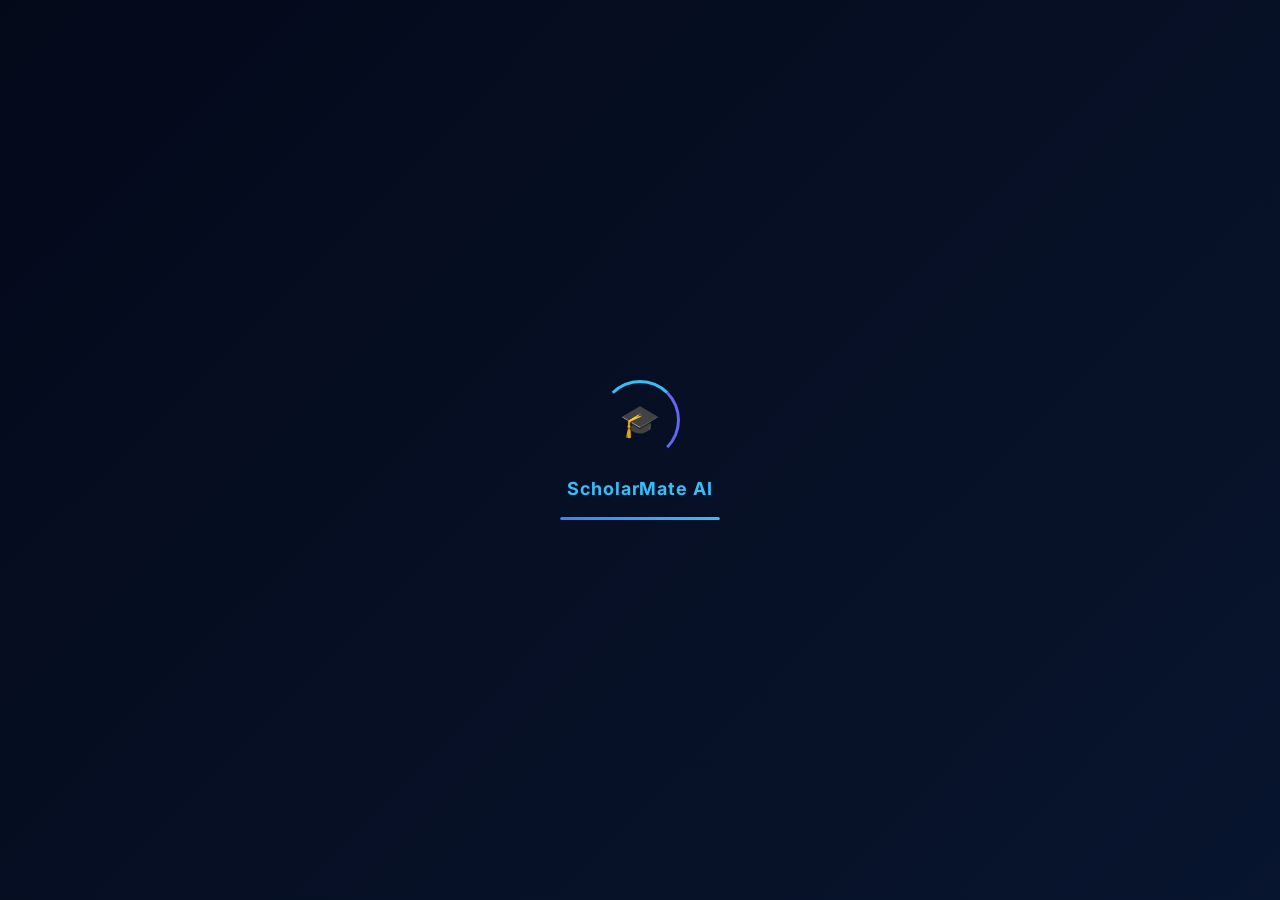
==== commit ac2d40f5: "Add secure AI backend and improve ScholarMate dashboard" ====
--- a/index.html
+++ b/index.html
@@ -1,569 +1,390 @@
-
+<!DOCTYPE html>
+<html lang="en">
 <head>
   <meta charset="UTF-8">
-  <meta name="viewport" content="width=device-width, initial-scale=1.0">
+  <meta name="viewport" content="width=device-width,initial-scale=1">
   <title>ScholarMate AI</title>
+  <link rel="preconnect" href="https://fonts.googleapis.com">
+  <link href="https://fonts.googleapis.com/css2?family=Inter:wght@400;500;600;700;800;900&display=swap" rel="stylesheet">
   <link rel="stylesheet" href="style.css">
   <script src="https://cdn.jsdelivr.net/npm/chart.js"></script>
 </head>
 <body>
-<button class="hamburger" onclick="toggleSidebar()">☰</button>
-<div class="overlay" id="sidebarOverlay" onclick="toggleSidebar()"></div>
-<!-- ===== LOADING ===== -->
+
+<!-- HAMBURGER + OVERLAY (mobile) -->
+<button class="hamburger" id="hamburger" onclick="toggleSidebar()">☰</button>
+<div class="overlay" id="overlay" onclick="toggleSidebar()"></div>
+
+<!-- ═══════════════════ LOADING ═══════════════════ -->
 <div id="loadingScreen">
-  <div class="loaderCard">
-    <div class="loaderIcon">🎓</div>
-    <h2>ScholarMate</h2>
-    <p>Loading your workspace...</p>
-    <div class="loaderBar"><div class="loaderFill"></div></div>
+  <div class="loaderWrap">
+    <div class="loaderRing"></div>
+    <div class="loaderLogo">🎓</div>
+  </div>
+  <p class="loaderText">ScholarMate AI</p>
+  <div class="loaderBar"><div class="loaderFill"></div></div>
+</div>
+
+<!-- ═══════════════════ LOGIN ═══════════════════ -->
+<div id="loginScreen" class="loginScreen">
+  <div class="loginBg"></div>
+  <div class="loginCard">
+    <div class="loginBrand">🎓 <span>ScholarMate</span></div>
+    <h1>Welcome back</h1>
+    <p class="loginSub">Your AI-powered study companion</p>
+
+    <div id="authMsg" class="authMsg" style="display:none"></div>
+
+    <!-- Login form -->
+    <div id="loginForm">
+      <div class="inputGroup">
+        <span class="inputIcon">👤</span>
+        <input id="loginIdentifier" type="text" placeholder="Username or email" autocomplete="username">
+      </div>
+      <div class="inputGroup">
+        <span class="inputIcon">🔒</span>
+        <input id="loginPassword" type="password" placeholder="Password" autocomplete="current-password">
+      </div>
+      <button class="btnAuth" onclick="login()">Login →</button>
+      <button class="btnForgot" onclick="resetPassword()">Forgot password?</button>
+      <p class="authToggle">No account? <button class="btnLink" onclick="showSignup()">Sign up free</button></p>
+    </div>
+
+    <!-- Signup form -->
+    <div id="signupForm" style="display:none">
+      <div class="inputGroup">
+        <span class="inputIcon">✨</span>
+        <input id="signupUsername" type="text" placeholder="Choose username (a-z, 0-9, _)" autocomplete="username">
+      </div>
+      <div class="inputGroup">
+        <span class="inputIcon">📧</span>
+        <input id="signupEmail" type="email" placeholder="Email address" autocomplete="email">
+      </div>
+      <div class="inputGroup">
+        <span class="inputIcon">🔒</span>
+        <input id="signupPassword" type="password" placeholder="Password (min 6 chars)" autocomplete="new-password">
+      </div>
+      <button class="btnAuth" onclick="signup()">Create Account →</button>
+      <p class="authToggle">Have an account? <button class="btnLink" onclick="showLogin()">Login</button></p>
+    </div>
   </div>
 </div>
 
-<!-- ===== LOGIN ===== -->
-<div id="loginScreen" class="loginScreen">
-  <div class="loginCard">
-    <div class="loginLogo">🎓</div>
-    <h1>ScholarMate AI</h1>
-    <p class="loginSub">Your AI companion for learning</p>
-
-    <!-- error / success message -->
-    <div id="authError" class="authError" style="display:none"></div>
-
-    <!-- ── LOGIN FORM ── -->
-    <div id="loginForm">
-      <input id="loginIdentifier" type="text" placeholder="Username or Email" autocomplete="username">
-      <input id="loginPassword"   type="password" placeholder="Password" autocomplete="current-password">
-      <button class="btnPrimary" onclick="login()">Login</button>
-      <button class="linkButton" onclick="resetPassword()">Forgot Password?</button>
-      <p class="authSwitch">
-        Don't have an account?
-        <button class="linkButton" onclick="showSignupForm()">Create one</button>
-      </p>
-    </div>
-
-    <!-- ── SIGNUP FORM ── -->
-    <div id="signupForm" style="display:none">
-      <input id="signupUsername" type="text"     placeholder="Choose a username" autocomplete="username">
-      <input id="signupEmail"    type="email"    placeholder="Email address"     autocomplete="email">
-      <input id="signupPassword" type="password" placeholder="Password (min 6 chars)" autocomplete="new-password">
-      <button class="btnPrimary" onclick="signup()">Create Account</button>
-      <p class="authSwitch">
-        Already have an account?
-        <button class="linkButton" onclick="showLoginForm()">Login</button>
-      </p>
-    </div>
-
-  </div>
-</div>
-
-<!-- ===== MAIN APP ===== -->
-<div id="mainWebsite" style="display:none;">
+<!-- ═══════════════════ MAIN APP ═══════════════════ -->
+<div id="mainWebsite" style="display:none">
 
   <!-- SIDEBAR -->
-  <div class="sidebar">
-    <div class="sidebarLogo">
-      <span class="logoIcon">🎓</span>
-      <span class="logoText">ScholarMate</span>
+  <aside class="sidebar" id="sidebar">
+    <div class="sidebarBrand">
+      <span class="brandIcon">🎓</span>
+      <span class="brandName">ScholarMate</span>
     </div>
     <nav class="sidebarNav">
-      <div class="navItem active" onclick="showPage('dashboardPage', this)">
-        <span class="navIcon">🏠</span><span class="navLabel">Dashboard</span>
-      </div>
-      <div class="navItem" onclick="showPage('taskPage', this)">
-        <span class="navIcon">✅</span><span class="navLabel">Today's Tasks</span>
-      </div>
-      <div class="navItem" onclick="showPage('coursePage', this)">
-        <span class="navIcon">📚</span><span class="navLabel">Courses</span>
-      </div>
-      <div class="navItem" onclick="showPage('scholarPage', this)">
-        <span class="navIcon">🎓</span><span class="navLabel">Scholarships</span>
-      </div>
-      <div class="navItem" onclick="showPage('productivityPage', this)">
-        <span class="navIcon">📊</span><span class="navLabel">Productivity</span>
-      </div>
-      <div class="navItem" onclick="showPage('aiPage', this)">
-        <span class="navIcon">🤖</span><span class="navLabel">AI Assistant</span>
-      </div>
-      <div class="navItem" onclick="showPage('settingsPage', this)">
-        <span class="navIcon">⚙️</span><span class="navLabel">Settings</span>
-      </div>
+      <div class="navItem active" onclick="showPage('dashboardPage',this)"><span class="ni">🏠</span>Dashboard</div>
+      <div class="navItem" onclick="showPage('taskPage',this)"><span class="ni">✅</span>Tasks</div>
+      <div class="navItem" onclick="showPage('coursePage',this)"><span class="ni">📚</span>Courses</div>
+      <div class="navItem" onclick="showPage('scholarPage',this)"><span class="ni">🎓</span>Scholarships</div>
+      <div class="navItem" onclick="showPage('productivityPage',this)"><span class="ni">📊</span>Productivity</div>
+      <div class="navItem" onclick="showPage('aiPage',this)"><span class="ni">🤖</span>AI Assistant</div>
+      <div class="navItem" onclick="showPage('settingsPage',this)"><span class="ni">⚙️</span>Settings</div>
     </nav>
-    <button class="logoutBtn" onclick="logout()">
-      <span>🚪</span> Logout
-    </button>
-  </div>
-
-  <!-- MAIN CONTENT -->
-  <div class="mainContent">
-
-    <!-- ===== DASHBOARD PAGE ===== -->
+    <button class="logoutBtn" onclick="logout()">🚪 Logout</button>
+  </aside>
+
+  <!-- MAIN -->
+  <main class="mainContent">
+
+    <!-- ══════════ DASHBOARD ══════════ -->
     <div class="page activePage" id="dashboardPage">
 
-      <!-- Row 0: Profile Bar -->
+      <!-- Profile strip -->
       <div class="profileStrip">
         <div class="profileLeft">
-          <img src="https://cdn-icons-png.flaticon.com/512/3135/3135715.png" class="profileAvatar">
-          <div class="profileInfo">
-            <div class="profileGreeting">Welcome back,</div>
+          <div class="avatarWrap">
+            <img src="https://cdn-icons-png.flaticon.com/512/3135/3135715.png" class="avatar" id="profileAvatar">
+            <div class="avatarRing" id="avatarRing"></div>
+          </div>
+          <div>
+            <div class="profileGreet">Welcome back,</div>
             <div class="profileName" id="userName">User</div>
-            <div class="profileLevel" id="topUserLevel">
-              <span class="levelDot"></span> Level 1
-            </div>
+            <div class="profileLvl"><span class="lvlBadge" id="topUserLevel">Lv 1</span></div>
           </div>
         </div>
         <div class="profileStats">
-          <div class="statPill">
-            <div class="statPillLabel">XP</div>
-            <div class="statPillValue" id="xpDisplay">0</div>
-            <div class="xpMiniBar">
-              <div class="xpMiniBarFill" id="xpMiniBar"></div>
-            </div>
-          </div>
-          <div class="statPill streakPill">
-            <div class="statPillIcon">🔥</div>
-            <div class="statPillValue" id="streakCount">0</div>
-            <div class="statPillLabel">Streak</div>
-          </div>
-          <div class="statPill notifPill">
-            <div class="statPillIcon">🔔</div>
-            <div class="statPillValue" id="notificationCount">0</div>
-            <div class="statPillLabel">Notifications</div>
-          </div>
-        </div>
-      </div>
-
-      <!-- Row 1: Today's Focus + Quick Status -->
-      <div class="dashRow row2col focusRow">
-        <div class="card focusCard">
-          <div class="cardHeader">
-            <span class="cardIcon">🎯</span>
-            <h2>Today's Focus</h2>
-          </div>
+          <div class="pStat xpStat">
+            <div class="pStatTop"><span class="pStatLabel">XP</span></div>
+            <div class="pStatVal" id="xpDisplay">0</div>
+            <div class="xpBar"><div class="xpBarFill" id="xpBarFill"></div></div>
+          </div>
+          <div class="pStat">
+            <div class="pStatLabel">🔥 Streak</div>
+            <div class="pStatVal fire" id="streakCount">0</div>
+            <div class="pStatSub">days</div>
+          </div>
+          <div class="pStat">
+            <div class="pStatLabel">🔔 Alerts</div>
+            <div class="pStatVal purple" id="notificationCount">0</div>
+            <div class="pStatSub">pending</div>
+          </div>
+        </div>
+      </div>
+
+      <!-- Row 1: Focus + Quick Status -->
+      <div class="dRow two">
+        <div class="card glowCard">
+          <div class="cHead"><span>🎯</span><h3>Today's Focus</h3></div>
           <div id="todayFocus" class="focusList"></div>
         </div>
-        <div class="card quickCard">
-          <div class="cardHeader">
-            <span class="cardIcon">⚡</span>
-            <h2>Quick Status</h2>
-          </div>
+        <div class="card">
+          <div class="cHead"><span>⚡</span><h3>Quick Status</h3></div>
           <div id="quickStatus" class="quickGrid"></div>
         </div>
       </div>
 
-      <!-- Row 2: AI Suggestion + Course Snapshot + Eligibility + Task Snapshot -->
-      <div class="dashRow row4col">
-        <div class="card">
-          <div class="cardHeader">
-            <span class="cardIcon">🤖</span>
-            <h2>AI Suggestion</h2>
-          </div>
+      <!-- Row 2: AI + Course Snap + Eligibility + Task Snap -->
+      <div class="dRow four">
+        <div class="card">
+          <div class="cHead"><span>🤖</span><h3>AI Tip</h3></div>
           <div id="aiSuggestionDashboard"></div>
         </div>
         <div class="card">
-          <div class="cardHeader">
-            <span class="cardIcon">📚</span>
-            <h2>Course Snapshot</h2>
-          </div>
+          <div class="cHead"><span>📚</span><h3>Courses</h3></div>
           <div id="courseDashboard"></div>
         </div>
-        <div class="card eligibilityCard">
-          <div class="cardHeader">
-            <span class="cardIcon">🎯</span>
-            <h2>Eligibility</h2>
-          </div>
-          <div id="eligibilityDashboard" class="eligibilityWrap"></div>
-        </div>
-        <div class="card">
-          <div class="cardHeader">
-            <span class="cardIcon">✅</span>
-            <h2>Task Snapshot</h2>
-          </div>
+        <div class="card">
+          <div class="cHead"><span>🎯</span><h3>Eligibility</h3></div>
+          <div id="eligibilityDashboard" class="eligWrap"></div>
+        </div>
+        <div class="card">
+          <div class="cHead"><span>✅</span><h3>Tasks</h3></div>
           <div id="taskSnapshotDash"></div>
         </div>
       </div>
 
-      <!-- Row 3: Deadline Alert (full width) -->
-      <div class="dashRow row1col">
-        <div class="card deadlineAlertCard">
-          <div class="cardHeader">
-            <span class="cardIcon">⏳</span>
-            <h2>Deadline Alert</h2>
-          </div>
-          <div id="deadlineDashboard" class="deadlineAlertList"></div>
-        </div>
-      </div>
-
-    </div>
-
-    <!-- ===== TASK PAGE ===== -->
+      <!-- Row 3: Deadlines full width -->
+      <div class="card">
+        <div class="cHead"><span>⏳</span><h3>Deadline Alerts</h3></div>
+        <div id="deadlineDashboard" class="deadlineChips"></div>
+      </div>
+
+    </div>
+
+    <!-- ══════════ TASKS ══════════ -->
     <div class="page" id="taskPage">
-      <div class="pageHeader">
-        <h1>✅ Today's Tasks</h1>
-      </div>
-
-      <!-- Top: reminder bar -->
+      <div class="pageHdr"><h1>✅ Today's Tasks</h1></div>
       <div class="reminderBar">
-        <span class="reminderIcon">📌</span>
-        <span id="taskProgressSummary">Loading tasks...</span>
-        <div class="reminderProgress">
-          <div class="reminderProgressFill" id="reminderProgressFill"></div>
-        </div>
-      </div>
-
-      <!-- Two columns: Pending | Completed -->
-      <div class="taskColumns">
-        <div class="card taskColCard pendingCol">
-          <div class="cardHeader">
-            <span class="cardIcon">⏳</span>
-            <h2>Pending Tasks</h2>
-            <span class="taskBadge" id="pendingCount">0</span>
-          </div>
+        <span>📌</span>
+        <span id="taskProgressSummary">Loading...</span>
+        <div class="rBarTrack"><div class="rBarFill" id="rBarFill"></div></div>
+      </div>
+      <div class="twoCol">
+        <div class="card">
+          <div class="cHead"><span>⏳</span><h3>Pending</h3><span class="badge red" id="pendingCount">0</span></div>
           <div id="pendingTasks" class="taskList"></div>
         </div>
-        <div class="card taskColCard completedCol">
-          <div class="cardHeader">
-            <span class="cardIcon">✅</span>
-            <h2>Completed Tasks</h2>
-            <span class="taskBadge done" id="completedCount">0</span>
-          </div>
+        <div class="card">
+          <div class="cHead"><span>✅</span><h3>Completed</h3><span class="badge green" id="completedCount">0</span></div>
           <div id="completedTasks" class="taskList"></div>
         </div>
       </div>
     </div>
 
-    <!-- ===== COURSE PAGE ===== -->
+    <!-- ══════════ COURSES ══════════ -->
     <div class="page" id="coursePage">
-      <div class="pageHeader">
-        <h1>📚 Courses</h1>
-      </div>
-
-      <!-- Add course: compact top bar -->
-      <div class="addBar card">
-        <div class="cardHeader">
-          <span class="cardIcon">➕</span>
-          <h2>Add Course</h2>
-        </div>
-        <div class="addBarInputs">
-          <input id="courseName" placeholder="Course Name">
-          <input id="courseLink" placeholder="Paste any URL — YouTube playlists get auto-tracked">
-          <input id="courseTotal" type="number" placeholder="Total Lessons (auto for YouTube)">
+      <div class="pageHdr"><h1>📚 Courses</h1></div>
+      <!-- Add Course -->
+      <div class="card addCard">
+        <div class="cHead"><span>➕</span><h3>Add Course</h3></div>
+        <div class="addRow">
+          <input id="courseName"  placeholder="Course name">
+          <input id="courseLink"  placeholder="URL — YouTube playlists auto-extract lessons">
+          <input id="courseTotal" type="number" placeholder="Total lessons">
           <button class="btnPrimary" onclick="addCourseWithTracking()">Add Course</button>
         </div>
-      </div>
-
-      <!-- YouTube API key notice -->
-      <div class="card ytKeyCard" id="ytKeyCard">
-        <div class="cardHeader"><span class="cardIcon">▶</span><h2>YouTube Auto-Tracking</h2>
-          <button class="btnSmall btnGhost" onclick="document.getElementById('ytKeyCard').style.display='none'">✕</button>
-        </div>
-        <p style="font-size:13px;color:var(--textSub);margin-bottom:12px">
-          Paste a YouTube playlist URL and all lessons are loaded automatically. Add your free API key to enable this.
-        </p>
-        <div style="display:flex;gap:10px;flex-wrap:wrap;align-items:center">
-          <input id="ytApiKeyInput" placeholder="AIzaSy... (YouTube Data API v3 key)" style="flex:1;min-width:200px">
-          <button class="btnSmall btnBlue" onclick="saveYtKey()">Save Key</button>
-          <a href="https://console.cloud.google.com" target="_blank" style="font-size:12px;color:var(--accentCyan)">Get free key →</a>
-        </div>
-      </div>
-
-      <!-- Course Progress Meters -->
-      <div class="card metersCard">
-        <div class="cardHeader">
-          <span class="cardIcon">📈</span>
-          <h2>Course Progress Meters</h2>
-        </div>
-        <div id="courseMeters" class="courseMeterGrid"></div>
-      </div>
-
-      <!-- Course Cards Grid -->
-      <div class="card">
-        <div class="cardHeader">
-          <span class="cardIcon">🗂</span>
-          <h2>My Courses</h2>
-        </div>
+        <div class="ytKeyRow" id="ytKeyRow">
+          <span class="ytLabel">▶ YouTube API key (optional — enables auto-tracking):</span>
+          <input id="ytApiKeyInput" placeholder="AIzaSy..." style="flex:1;min-width:180px">
+          <button class="btnSm btnBlue" onclick="saveYtKey()">Save</button>
+          <a href="https://console.cloud.google.com" target="_blank" class="ytLink">Get free key →</a>
+        </div>
+      </div>
+      <!-- Meters -->
+      <div class="card">
+        <div class="cHead"><span>📈</span><h3>Progress Meters</h3></div>
+        <div id="courseMeters" class="metersWrap"></div>
+      </div>
+      <!-- Cards -->
+      <div class="card">
+        <div class="cHead"><span>🗂</span><h3>My Courses</h3></div>
         <div id="courseContainer" class="courseGrid"></div>
       </div>
     </div>
 
-    <!-- ===== SCHOLARSHIP PAGE ===== -->
+    <!-- ══════════ SCHOLARSHIPS ══════════ -->
     <div class="page" id="scholarPage">
-      <div class="pageHeader">
-        <h1>🎓 Scholarships</h1>
-      </div>
-
-      <!-- Search top -->
-      <div class="card searchCard">
-        <div class="cardHeader">
-          <span class="cardIcon">🔍</span>
-          <h2>Search Scholarship Database</h2>
-          <span class="dbCount">50+ scholarships</span>
-        </div>
+      <div class="pageHdr"><h1>🎓 Scholarships</h1></div>
+      <!-- Search -->
+      <div class="card">
+        <div class="cHead"><span>🔍</span><h3>Search Database</h3><span class="pill">50+ scholarships</span></div>
         <div class="searchRow">
-          <input id="scholarSearch" placeholder="Search by name, country, keyword..." oninput="applyScholarshipSearch()">
-          <button class="btnPrimary" onclick="applyScholarshipSearch()">Search</button>
+          <input id="scholarSearch" placeholder="Country, name, degree..." oninput="applyScholarSearch()">
+          <button class="btnPrimary" onclick="applyScholarSearch()">Search</button>
         </div>
         <div class="filterRow">
-          <select id="filterDegree" onchange="applyScholarshipSearch()">
+          <select id="fDegree" onchange="applyScholarSearch()">
             <option value="">All Degrees</option>
-            <option value="Bachelor">Bachelor</option>
-            <option value="Master">Master</option>
-            <option value="PhD">PhD</option>
+            <option>Bachelor</option><option>Master</option><option>PhD</option>
           </select>
-          <select id="filterCategory" onchange="applyScholarshipSearch()">
+          <select id="fCategory" onchange="applyScholarSearch()">
             <option value="">All Fields</option>
-            <option value="STEM">STEM</option>
-            <option value="Engineering">Engineering</option>
-            <option value="Humanities">Humanities</option>
-            <option value="Business">Business</option>
-            <option value="Social Sciences">Social Sciences</option>
-            <option value="Arts">Arts</option>
+            <option>STEM</option><option>Engineering</option><option>Humanities</option>
+            <option>Business</option><option>Social Sciences</option><option>Arts</option><option>Medical</option>
           </select>
-          <select id="filterCountry" onchange="applyScholarshipSearch()">
-            <option value="">All Countries</option>
-          </select>
+          <select id="fCountry" onchange="applyScholarSearch()"><option value="">All Countries</option></select>
         </div>
         <div id="searchResults" class="searchResults"></div>
       </div>
-
-      <!-- Scholarship Cards Grid -->
-      <div class="card">
-        <div class="cardHeader">
-          <span class="cardIcon">📋</span>
-          <h2>My Scholarships</h2>
-        </div>
-        <div id="scholarshipContainer" class="scholarGrid"></div>
-      </div>
-
-      <!-- Recommended -->
-      <div class="card">
-        <div class="cardHeader">
-          <span class="cardIcon">⭐</span>
-          <h2>Recommended For You</h2>
-        </div>
-        <div id="recommendScholar" class="recommendWrap"></div>
-      </div>
-    </div>
-
-    <!-- ===== PRODUCTIVITY PAGE ===== -->
+      <!-- My Scholarships -->
+      <div class="card">
+        <div class="cHead"><span>📋</span><h3>My Scholarships</h3></div>
+        <div id="scholarshipContainer" class="scholGrid"></div>
+      </div>
+      <!-- Recommendation -->
+      <div class="card">
+        <div class="cHead"><span>⭐</span><h3>Recommended For You</h3></div>
+        <div id="recommendScholar"></div>
+      </div>
+    </div>
+
+    <!-- ══════════ PRODUCTIVITY ══════════ -->
     <div class="page" id="productivityPage">
-      <div class="pageHeader">
-        <h1>📊 Productivity</h1>
-      </div>
-
-      <!-- Productivity Score -->
-      <div class="card" style="margin-bottom:20px">
-        <div class="cardHeader"><span class="cardIcon">🏆</span><h2>Productivity Score</h2></div>
-        <div id="productivityScoreBox"></div>
-      </div>
-      <!-- Study Graph: large -->
-      <div class="card chartBigCard">
-        <div class="cardHeader">
-          <span class="cardIcon">📈</span>
-          <h2>Weekly Study Graph</h2>
-        </div>
-        <canvas id="studyChart"></canvas>
-      </div>
-
-      <!-- Schedule Generator -->
-      <div class="card">
-        <div class="cardHeader">
-          <span class="cardIcon">📅</span>
-          <h2>Study Schedule Generator</h2>
-        </div>
-        <div class="scheduleInputRow">
-          <input id="studyHours" type="number" placeholder="Hours available today">
+      <div class="pageHdr"><h1>📊 Productivity</h1></div>
+      <!-- Score + Chart row -->
+      <div class="dRow prodTwo">
+        <div class="card">
+          <div class="cHead"><span>🏆</span><h3>Productivity Score</h3></div>
+          <div id="prodScoreBox"></div>
+        </div>
+        <div class="card chartCard">
+          <div class="cHead"><span>📈</span><h3>Weekly Study Graph</h3></div>
+          <canvas id="studyChart"></canvas>
+        </div>
+      </div>
+      <!-- Schedule -->
+      <div class="card">
+        <div class="cHead"><span>📅</span><h3>Study Schedule Generator</h3></div>
+        <div class="schedRow">
+          <input id="studyHours" type="number" placeholder="Available hours today">
           <button class="btnPrimary" onclick="generateSchedule()">Generate Plan</button>
         </div>
-        <div id="studyPlan" class="scheduleOutput"></div>
-      </div>
-
-      <!-- Timeline / Roadmap -->
-      <div class="card">
-        <div class="cardHeader">
-          <span class="cardIcon">🗺</span>
-          <h2>AI Roadmap</h2>
-        </div>
-        <div id="timelineContainer" class="timelineWrap"></div>
-      </div>
-
-      <!-- Streak Calendar -->
-      <div class="card">
-        <div class="cardHeader">
-          <span class="cardIcon">🔥</span>
-          <h2>Streak Calendar</h2>
-          <span class="streakLabel" id="streakLabel">0 days</span>
-        </div>
-        <div id="streakCalendar" class="streakGrid"></div>
-      </div>
-    </div>
-
-    <!-- ===== AI PAGE ===== -->
+        <div id="studyPlan" class="planOutput"></div>
+      </div>
+      <!-- Roadmap -->
+      <div class="card">
+        <div class="cHead"><span>🗺</span><h3>AI Roadmap</h3></div>
+        <div id="timelineContainer" class="timeline"></div>
+      </div>
+      <!-- Streak + History row -->
+      <div class="dRow two">
+        <div class="card">
+          <div class="cHead"><span>🔥</span><h3>Streak Calendar</h3><span class="streakLbl" id="streakLabel">0 days</span></div>
+          <div id="streakCalendar" class="streakGrid"></div>
+        </div>
+        <div class="card">
+          <div class="cHead"><span>📖</span><h3>Study History</h3></div>
+          <div class="histHdr"><span>Date</span><span>Course</span><span>Lesson</span></div>
+          <div id="studyHistoryContainer"></div>
+        </div>
+      </div>
+    </div>
+
+    <!-- ══════════ AI ══════════ -->
     <div class="page" id="aiPage">
-      <div class="pageHeader">
-        <h1>🤖 AI Assistant</h1>
-      </div>
+      <div class="pageHdr"><h1>🤖 AI Assistant</h1></div>
       <div class="aiLayout">
-
-        <!-- Left: Chat (large) -->
-        <div class="card aiChatCard">
-          <div class="cardHeader">
-            <span class="cardIcon">💬</span>
-            <h2>AI Chat</h2>
-          </div>
+        <div class="card chatCard">
+          <div class="cHead"><span>💬</span><h3>Chat with ScholarMate AI</h3></div>
           <div id="chatContainer" class="chatBox">
-            <div class="aiMessage">
-              <span class="aiAvatar">🤖</span>
-              Hello! I'm ScholarMate AI 👋 Ask me anything about your studies, scholarships, or deadlines.
-            </div>
+            <div class="aiMsg"><span class="aiAv">🤖</span>Hi! I'm ScholarMate AI. Ask me about your courses, scholarships, deadlines, or study plan.</div>
           </div>
           <div class="chatInputRow">
-            <input id="chatInput" placeholder="Ask ScholarMate AI..." onkeypress="if(event.key==='Enter') sendMessage()">
+            <input id="chatInput" placeholder="Ask anything..." onkeypress="if(event.key==='Enter')sendMessage()">
             <button class="btnSend" onclick="sendMessage()">➤</button>
           </div>
         </div>
-
-        <!-- Right: Insights column -->
-        <div class="aiSideCol">
+        <div class="aiSide">
           <div class="card">
-            <div class="cardHeader">
-              <span class="cardIcon">🧠</span>
-              <h2>AI Insights</h2>
-            </div>
+            <div class="cHead"><span>🧠</span><h3>AI Insights</h3></div>
             <div id="aiInsights"></div>
           </div>
           <div class="card">
-            <div class="cardHeader">
-              <span class="cardIcon">🎯</span>
-              <h2>Eligibility Analysis</h2>
-            </div>
+            <div class="cHead"><span>🎯</span><h3>Eligibility</h3></div>
             <div id="eligibilityAI"></div>
           </div>
           <div class="card">
-            <div class="cardHeader">
-              <span class="cardIcon">💡</span>
-              <h2>Suggestions</h2>
-            </div>
+            <div class="cHead"><span>💡</span><h3>Suggestions</h3></div>
             <div id="suggestionsAI"></div>
           </div>
         </div>
-
-      </div>
-    </div>
-
-    <!-- ===== SETTINGS PAGE ===== -->
+      </div>
+    </div>
+
+    <!-- ══════════ SETTINGS ══════════ -->
     <div class="page" id="settingsPage">
-      <div class="pageHeader">
-        <h1>⚙️ Settings</h1>
-      </div>
-
-      <!-- Profile Settings -->
-      <div class="card settingsCard">
-        <div class="cardHeader">
-          <span class="cardIcon">👤</span>
-          <h2>Profile Settings</h2>
-        </div>
-        <div class="settingsBody">
-          <div class="settingsField">
-            <label>Display Name</label>
-            <input id="usernameInput" placeholder="Choose a username">
-          </div>
-          <div class="settingsField">
-            <label>Profile Picture</label>
-            <div class="avatarRow">
-              <img id="currentAvatar" src="https://cdn-icons-png.flaticon.com/512/3135/3135715.png" class="avatarPreview">
-              <p class="avatarHint">More avatar options coming soon</p>
-            </div>
-          </div>
-          <button class="btnPrimary" onclick="saveProfile()">Save Profile</button>
-        </div>
-      </div>
-
-      <!-- Theme -->
-      <div class="card settingsCard">
-        <div class="cardHeader">
-          <span class="cardIcon">🎨</span>
-          <h2>Theme</h2>
-        </div>
-        <div class="settingsBody">
-          <div class="themeToggleRow">
-            <div class="themeOption">
-              <span>🌙 Dark Mode</span>
-              <label class="switch">
-                <input type="checkbox" id="darkModeToggle" onchange="toggleDarkMode()" checked>
-                <span class="slider"></span>
-              </label>
-            </div>
-          </div>
-        </div>
-      </div>
-
-      <!-- Notifications -->
-      <div class="card settingsCard">
-        <div class="cardHeader">
-          <span class="cardIcon">🔔</span>
-          <h2>Notifications</h2>
-        </div>
-        <div class="settingsBody">
-          <div class="notifRow">
-            <span>Task reminders</span>
-            <label class="switch">
-              <input type="checkbox" checked>
-              <span class="slider"></span>
-            </label>
-          </div>
-          <div class="notifRow">
-            <span>Deadline alerts</span>
-            <label class="switch">
-              <input type="checkbox" checked>
-              <span class="slider"></span>
-            </label>
-          </div>
-          <div class="notifRow">
-            <span>Daily motivation</span>
-            <label class="switch">
-              <input type="checkbox" checked>
-              <span class="slider"></span>
-            </label>
-          </div>
-        </div>
-      </div>
-
-      <!-- Study History -->
-      <div class="card" id="studyHistoryCard" style="display:none">
-        <div class="cardHeader"><span class="cardIcon">📖</span><h2>Study History</h2></div>
-        <div class="historyHeader">
-          <span>Date</span><span>Course</span><span>Lesson</span>
-        </div>
-        <div id="studyHistoryContainer"></div>
-      </div>
-
-    </div>
-
-    <!-- Deadline page (hidden, accessible from links) -->
+      <div class="pageHdr"><h1>⚙️ Settings</h1></div>
+      <div class="settingsGrid">
+        <div class="card">
+          <div class="cHead"><span>👤</span><h3>Profile</h3></div>
+          <div class="settBody">
+            <div class="settField"><label>Display Name</label><input id="usernameInput" placeholder="Your name"></div>
+            <button class="btnPrimary" style="max-width:200px" onclick="saveProfile()">Save Profile</button>
+          </div>
+        </div>
+        <div class="card">
+          <div class="cHead"><span>🎨</span><h3>Theme</h3></div>
+          <div class="settBody">
+            <div class="settRow"><span>🌙 Dark Mode</span><label class="toggle"><input type="checkbox" id="darkModeToggle" checked onchange="toggleDarkMode()"><span class="tSlider"></span></label></div>
+          </div>
+        </div>
+        <div class="card">
+          <div class="cHead"><span>🔔</span><h3>Notifications</h3></div>
+          <div class="settBody">
+            <div class="settRow"><span>Deadline alerts</span><label class="toggle"><input type="checkbox" checked><span class="tSlider"></span></label></div>
+            <div class="settRow"><span>Streak reminders</span><label class="toggle"><input type="checkbox" checked><span class="tSlider"></span></label></div>
+            <div class="settRow"><span>Daily motivation</span><label class="toggle"><input type="checkbox" checked><span class="tSlider"></span></label></div>
+          </div>
+        </div>
+      </div>
+    </div>
+
+    <!-- Deadlines (linked from nav) -->
     <div class="page" id="deadlinePage">
-      <div class="pageHeader"><h1>⏳ Deadlines</h1></div>
-      <div class="card">
-        <div class="cardHeader"><span class="cardIcon">➕</span><h2>Add Deadline</h2></div>
-        <div class="addBarInputs">
-          <input id="deadlineName" placeholder="Task / deadline name">
+      <div class="pageHdr"><h1>⏳ Deadlines</h1></div>
+      <div class="card">
+        <div class="cHead"><span>➕</span><h3>Add Deadline</h3></div>
+        <div class="addRow">
+          <input id="deadlineName" placeholder="Deadline name">
           <input id="deadlineDate" type="date">
-          <button class="btnPrimary" onclick="addDeadline()">Add Deadline</button>
-        </div>
-      </div>
-      <div class="card">
-        <div class="cardHeader"><span class="cardIcon">📋</span><h2>All Deadlines</h2></div>
+          <button class="btnPrimary" onclick="addDeadline()">Add</button>
+        </div>
+      </div>
+      <div class="card">
+        <div class="cHead"><span>📋</span><h3>All Deadlines</h3></div>
         <div id="deadlineContainer"></div>
       </div>
     </div>
 
-  </div><!-- end mainContent -->
-</div><!-- end mainWebsite -->
-
-<div id="notificationContainer"></div>
-<script src="config.js"></script>
+  </main>
+</div>
+
+<div id="notifContainer"></div>
+
+<!-- Firebase -->
 <script src="https://www.gstatic.com/firebasejs/8.10.1/firebase-app.js"></script>
 <script src="https://www.gstatic.com/firebasejs/8.10.1/firebase-auth.js"></script>
 <script src="https://www.gstatic.com/firebasejs/8.10.1/firebase-firestore.js"></script>
+<!-- App -->
+<script src="config.js"></script>
 <script src="script.js"></script>
 <script src="auth.js"></script>
 </body>
--- a/style.css
+++ b/style.css
@@ -1,865 +1,614 @@
 /* ============================================================
-   SCHOLARMATE AI — v4 POLISHED UI
-   Animations, micro-interactions, full responsive
+   SCHOLARMATE AI — style.css  v4 Final
 ============================================================ */
-
-@import url('https://fonts.googleapis.com/css2?family=Inter:wght@400;500;600;700;800&display=swap');
-
-*, *::before, *::after { margin:0; padding:0; box-sizing:border-box; }
-html { scroll-behavior:smooth; }
-
-/* ── THEME TOKENS ───────────────────────────────────────────── */
-:root {
-  --bg:        #090e1a;
-  --bg2:       #0d1526;
-  --bg3:       #111f35;
-  --sidebar:   #080d1a;
-  --card:      rgba(255,255,255,0.04);
-  --cardHover: rgba(255,255,255,0.07);
-  --border:    rgba(255,255,255,0.07);
-  --borderHover: rgba(56,189,248,0.4);
-  --text:      #f0f6ff;
-  --textSub:   #8ba3c7;
-  --textMuted: #4d6380;
-  --accent:    #3b82f6;
-  --accent2:   #6366f1;
-  --accentCyan:#38bdf8;
-  --green:     #10b981;
-  --amber:     #f59e0b;
-  --red:       #ef4444;
-  --glow:      rgba(56,189,248,0.15);
-  --glowGreen: rgba(16,185,129,0.15);
-  --glowAmber: rgba(245,158,11,0.15);
-  --glowRed:   rgba(239,68,68,0.15);
-  --font:      'Inter', 'Segoe UI', sans-serif;
+@import url('https://fonts.googleapis.com/css2?family=Inter:wght@400;500;600;700;800;900&display=swap');
+
+*,*::before,*::after{margin:0;padding:0;box-sizing:border-box;}
+html{scroll-behavior:smooth;}
+
+/* ── TOKENS ───────────────────────────────────────────────── */
+:root{
+  --bg:#07101f; --bg2:#0b1628; --bg3:#101e35;
+  --sidebar:#060e1c;
+  --card:rgba(255,255,255,.04); --cardH:rgba(255,255,255,.07);
+  --border:rgba(255,255,255,.07); --borderA:rgba(56,189,248,.35);
+  --text:#eef4ff; --sub:#6b8aad; --muted:#344f6b;
+  --a1:#3b82f6; --a2:#6366f1; --cyan:#38bdf8;
+  --green:#10b981; --amber:#f59e0b; --red:#ef4444;
+  --gA:rgba(56,189,248,.18); --gG:rgba(16,185,129,.18);
+  --gR:rgba(239,68,68,.18);  --gY:rgba(245,158,11,.18);
+  --font:'Inter',system-ui,sans-serif;
+  --r:18px; --rSm:12px; --rLg:24px;
 }
-
-body.lightMode {
-  --bg:        #eef2ff;
-  --bg2:       #e8edff;
-  --bg3:       #dde6ff;
-  --sidebar:   #1a2a5e;
-  --card:      rgba(255,255,255,0.85);
-  --cardHover: rgba(255,255,255,0.95);
-  --border:    rgba(30,58,138,0.10);
-  --text:      #0f172a;
-  --textSub:   #1e40af;
-  --textMuted: #64748b;
+body.light{
+  --bg:#f0f5ff; --bg2:#e8eeff; --bg3:#dde8ff;
+  --sidebar:#1a2d6e;
+  --card:rgba(255,255,255,.88); --cardH:rgba(255,255,255,.97);
+  --border:rgba(30,60,140,.09);
+  --text:#0b1628; --sub:#2b4a8c; --muted:#6680a0;
 }
 
-body {
-  font-family: var(--font);
-  background: var(--bg);
-  color: var(--text);
-  min-height: 100vh;
-  overflow-x: hidden;
-  transition: background .4s, color .4s;
+body{font-family:var(--font);background:var(--bg);color:var(--text);min-height:100vh;overflow-x:hidden;transition:background .4s,color .4s;}
+
+/* animated mesh */
+body::before{content:"";position:fixed;inset:0;z-index:-2;
+  background:radial-gradient(ellipse 70% 55% at 15% 12%,rgba(56,189,248,.07),transparent),
+             radial-gradient(ellipse 60% 65% at 85% 85%,rgba(99,102,241,.07),transparent),
+             radial-gradient(ellipse 45% 45% at 55% 55%,rgba(16,185,129,.04),transparent);
+  animation:meshPulse 14s ease-in-out infinite alternate;}
+@keyframes meshPulse{0%{opacity:.6}100%{opacity:1}}
+
+/* ── LOADING ──────────────────────────────────────────────── */
+#loadingScreen{position:fixed;inset:0;display:flex;flex-direction:column;align-items:center;justify-content:center;gap:18px;
+  background:linear-gradient(135deg,#04091a,#08152e);z-index:99999;}
+.loaderWrap{position:relative;width:80px;height:80px;}
+.loaderRing{position:absolute;inset:0;border-radius:50%;border:3px solid transparent;
+  border-top-color:var(--cyan);border-right-color:var(--a2);
+  animation:spin 1.2s linear infinite;}
+@keyframes spin{to{transform:rotate(360deg)}}
+.loaderLogo{position:absolute;inset:0;display:flex;align-items:center;justify-content:center;font-size:32px;}
+.loaderText{font-size:18px;font-weight:700;color:var(--cyan);letter-spacing:.05em;}
+.loaderBar{width:160px;height:3px;background:rgba(255,255,255,.08);border-radius:3px;overflow:hidden;}
+.loaderFill{height:100%;background:linear-gradient(90deg,var(--a1),var(--cyan));border-radius:3px;
+  animation:barSlide 1.4s ease-in-out infinite;}
+@keyframes barSlide{0%{transform:translateX(-100%)}100%{transform:translateX(300%)};}
+
+/* ── LOGIN ────────────────────────────────────────────────── */
+.loginScreen{position:fixed;inset:0;display:flex;align-items:center;justify-content:center;
+  background:linear-gradient(135deg,#04091a 0%,#08152e 60%,#0d1f3e 100%);z-index:9999;}
+.loginBg{position:absolute;width:600px;height:600px;border-radius:50%;
+  background:radial-gradient(circle,rgba(56,189,248,.08),transparent 70%);
+  top:-200px;left:-200px;animation:orbFloat 9s ease-in-out infinite alternate;}
+@keyframes orbFloat{0%{transform:translate(0,0)}100%{transform:translate(30px,40px)}}
+.loginCard{position:relative;z-index:1;width:430px;padding:46px 42px;
+  background:rgba(255,255,255,.05);backdrop-filter:blur(30px);
+  border:1px solid rgba(255,255,255,.1);border-radius:26px;
+  box-shadow:0 30px 80px rgba(0,0,0,.5),0 0 60px rgba(56,189,248,.05);
+  animation:popIn .6s cubic-bezier(.4,0,.2,1);}
+@keyframes popIn{from{opacity:0;transform:translateY(28px) scale(.97)}to{opacity:1;transform:none}}
+.loginBrand{font-size:22px;font-weight:800;color:var(--cyan);margin-bottom:14px;
+  display:flex;align-items:center;gap:8px;}
+.loginBrand span{background:linear-gradient(90deg,var(--cyan),var(--a2));
+  background-clip:text;-webkit-text-fill-color:transparent;}
+.loginCard h1{font-size:24px;font-weight:800;color:#fff;margin-bottom:4px;}
+.loginSub{font-size:13px;color:var(--sub);margin-bottom:24px;}
+.authMsg{padding:11px 15px;border-radius:12px;font-size:13px;font-weight:500;
+  margin-bottom:14px;border:1px solid;animation:popIn .3s ease;}
+.authMsg.err{background:rgba(239,68,68,.12);border-color:rgba(239,68,68,.3);color:#fca5a5;}
+.authMsg.ok {background:rgba(16,185,129,.12);border-color:rgba(16,185,129,.3);color:#6ee7b7;}
+.inputGroup{position:relative;margin-bottom:12px;}
+.inputIcon{position:absolute;left:14px;top:50%;transform:translateY(-50%);font-size:15px;}
+.inputGroup input{width:100%;padding:13px 14px 13px 42px;
+  background:rgba(255,255,255,.07);border:1px solid rgba(255,255,255,.1);
+  border-radius:13px;color:#fff;font-size:14px;outline:none;
+  font-family:var(--font);transition:.25s;}
+.inputGroup input:focus{border-color:var(--cyan);box-shadow:0 0 0 3px rgba(56,189,248,.12);background:rgba(255,255,255,.1);}
+.btnAuth{width:100%;padding:14px;border:none;border-radius:13px;
+  background:linear-gradient(90deg,var(--a1),var(--a2));color:#fff;
+  font-size:15px;font-weight:700;cursor:pointer;font-family:var(--font);
+  position:relative;overflow:hidden;transition:.25s;margin-bottom:8px;}
+.btnAuth:hover{transform:translateY(-2px);box-shadow:0 8px 24px rgba(59,130,246,.4);}
+.btnAuth::after{content:"";position:absolute;inset:0;
+  background:linear-gradient(90deg,transparent,rgba(255,255,255,.15),transparent);
+  transform:translateX(-100%);transition:.5s;}
+.btnAuth:hover::after{transform:translateX(100%);}
+.btnForgot{display:block;background:none;border:none;color:var(--sub);
+  font-size:12px;cursor:pointer;font-family:var(--font);text-decoration:underline;
+  margin:4px auto 0;transition:.2s;}
+.btnForgot:hover{color:var(--cyan);}
+.authToggle{font-size:13px;color:var(--muted);text-align:center;margin-top:16px;}
+.btnLink{background:none;border:none;color:var(--cyan);font-weight:700;
+  cursor:pointer;font-size:13px;font-family:var(--font);}
+
+/* ── LAYOUT ───────────────────────────────────────────────── */
+#mainWebsite{display:flex;min-height:100vh;}
+
+/* SIDEBAR */
+.sidebar{position:fixed;top:0;left:0;width:216px;height:100vh;
+  background:var(--sidebar);border-right:1px solid var(--border);
+  display:flex;flex-direction:column;padding:20px 12px;z-index:200;
+  transition:transform .3s cubic-bezier(.4,0,.2,1);}
+.sidebarBrand{display:flex;align-items:center;gap:9px;padding:0 8px 20px;
+  border-bottom:1px solid var(--border);margin-bottom:14px;}
+.brandIcon{font-size:22px;}
+.brandName{font-size:16px;font-weight:800;
+  background:linear-gradient(90deg,var(--cyan),var(--a2));
+  background-clip:text;-webkit-text-fill-color:transparent;}
+.sidebarNav{flex:1;display:flex;flex-direction:column;gap:2px;overflow-y:auto;}
+.navItem{display:flex;align-items:center;gap:11px;padding:10px 12px;border-radius:11px;
+  cursor:pointer;color:var(--sub);font-size:13px;font-weight:500;
+  transition:.2s;border-left:3px solid transparent;}
+.navItem:hover{background:rgba(255,255,255,.05);color:var(--text);transform:translateX(2px);}
+.navItem.active{background:linear-gradient(90deg,rgba(59,130,246,.15),rgba(99,102,241,.07));
+  color:var(--text);border-left-color:var(--cyan);font-weight:700;}
+.navItem.active .ni{filter:drop-shadow(0 0 5px rgba(56,189,248,.6));}
+.ni{font-size:16px;transition:.2s;}
+.logoutBtn{width:100%;padding:10px;margin-top:10px;border-radius:11px;
+  background:rgba(239,68,68,.08);border:1px solid rgba(239,68,68,.2);
+  color:#fca5a5;font-size:13px;font-weight:600;cursor:pointer;transition:.2s;
+  display:flex;align-items:center;justify-content:center;gap:7px;}
+.logoutBtn:hover{background:rgba(239,68,68,.16);}
+
+/* MAIN */
+.mainContent{margin-left:216px;flex:1;padding:24px 28px;min-height:100vh;}
+
+/* pages */
+.page{display:none;}
+.activePage{display:block;animation:pageIn .4s cubic-bezier(.4,0,.2,1);}
+@keyframes pageIn{from{opacity:0;transform:translateY(16px)}to{opacity:1;transform:none}}
+.pageHdr{margin-bottom:20px;}
+.pageHdr h1{font-size:22px;font-weight:800;color:var(--text);}
+
+/* hamburger */
+.hamburger{display:none;position:fixed;top:12px;left:12px;z-index:9998;
+  width:40px;height:40px;border-radius:10px;background:var(--card);
+  border:1px solid var(--border);font-size:18px;color:var(--text);
+  align-items:center;justify-content:center;cursor:pointer;}
+.overlay{display:none;position:fixed;inset:0;background:rgba(0,0,0,.55);z-index:199;}
+.overlay.show{display:block;}
+
+/* ── CARDS ────────────────────────────────────────────────── */
+.card{position:relative;overflow:hidden;background:var(--card);
+  border:1px solid var(--border);border-radius:var(--r);
+  padding:20px 22px;margin-bottom:16px;
+  backdrop-filter:blur(16px);
+  transition:transform .3s,border-color .3s,box-shadow .3s;}
+.card::before{content:"";position:absolute;inset:0;
+  background:linear-gradient(135deg,rgba(255,255,255,.025),transparent);
+  pointer-events:none;border-radius:var(--r);}
+.card::after{content:"";position:absolute;top:0;left:-60%;width:40%;height:100%;
+  background:linear-gradient(90deg,transparent,rgba(255,255,255,.03),transparent);
+  transition:left .7s;pointer-events:none;}
+.card:hover::after{left:120%;}
+.card:hover{border-color:rgba(56,189,248,.18);
+  box-shadow:0 10px 36px rgba(0,0,0,.25),0 0 0 1px rgba(56,189,248,.06);
+  transform:translateY(-3px);}
+.glowCard{border-color:rgba(56,189,248,.15);
+  box-shadow:0 0 30px rgba(56,189,248,.07);}
+.cHead{display:flex;align-items:center;gap:8px;margin-bottom:16px;}
+.cHead>span:first-child{font-size:16px;}
+.cHead h3{font-size:12px;font-weight:700;color:var(--sub);
+  text-transform:uppercase;letter-spacing:.07em;flex:1;}
+.pill{font-size:11px;padding:2px 9px;border-radius:20px;
+  background:rgba(56,189,248,.1);color:var(--cyan);border:1px solid rgba(56,189,248,.2);}
+
+/* generic button */
+button{padding:9px 17px;border:none;border-radius:10px;
+  background:linear-gradient(90deg,var(--a1),var(--a2));
+  color:#fff;font-size:13px;font-weight:600;cursor:pointer;
+  transition:.22s;font-family:var(--font);position:relative;overflow:hidden;}
+button:hover{transform:translateY(-1px);box-shadow:0 5px 16px rgba(59,130,246,.35);}
+button:active{transform:scale(.97);}
+button::before{content:"";position:absolute;inset:0;
+  background:rgba(255,255,255,.15);opacity:0;border-radius:inherit;transition:.2s;}
+button:active::before{opacity:1;}
+.btnPrimary{display:inline-block;padding:11px 22px;font-size:14px;font-weight:700;}
+.btnSm{padding:6px 12px;font-size:12px;border-radius:8px;}
+.btnBlue{background:rgba(56,189,248,.2);color:var(--cyan);border:1px solid rgba(56,189,248,.3);}
+.btnGreen{background:rgba(16,185,129,.2);color:var(--green);border:1px solid rgba(16,185,129,.3);}
+.btnGhost{background:rgba(255,255,255,.07);color:var(--sub);border:1px solid var(--border);}
+.btnRed{background:rgba(239,68,68,.2);color:#fca5a5;border:1px solid rgba(239,68,68,.3);}
+.btnDanger{width:100%;margin-top:10px;padding:8px;border-radius:9px;
+  background:var(--gR);color:#fca5a5;border:1px solid rgba(239,68,68,.25);font-size:12px;}
+.btnSend{width:42px;height:42px;border-radius:12px;padding:0;font-size:18px;
+  background:linear-gradient(135deg,var(--a1),var(--a2));}
+
+input,select{padding:10px 14px;font-size:13px;border:1px solid var(--border);
+  border-radius:11px;background:rgba(255,255,255,.05);color:var(--text);
+  outline:none;transition:.22s;font-family:var(--font);}
+input:focus,select:focus{border-color:var(--cyan);box-shadow:0 0 0 3px rgba(56,189,248,.1);
+  background:rgba(255,255,255,.08);}
+select option{background:#1e293b;color:#fff;}
+
+/* ── NOTIFICATIONS ────────────────────────────────────────── */
+#notifContainer{position:fixed;top:16px;right:20px;z-index:9999;
+  display:flex;flex-direction:column;gap:7px;pointer-events:none;}
+.notif{padding:11px 17px;border-radius:11px;
+  background:linear-gradient(135deg,var(--a1),var(--a2));
+  color:#fff;font-weight:600;font-size:13px;
+  box-shadow:0 8px 28px rgba(0,0,0,.3);pointer-events:auto;
+  animation:nIn .35s cubic-bezier(.4,0,.2,1),nOut .3s ease 3s forwards;}
+.notif.warn  {background:linear-gradient(135deg,#d97706,#b45309);}
+.notif.urgent{background:linear-gradient(135deg,#dc2626,#991b1b);}
+.notif.streak{background:linear-gradient(135deg,#ea580c,#c2410c);}
+.notif.success{background:linear-gradient(135deg,var(--green),#059669);}
+@keyframes nIn {from{opacity:0;transform:translateX(55px) scale(.9)}to{opacity:1;transform:none}}
+@keyframes nOut{to{opacity:0;transform:translateX(55px)}}
+
+/* ══════════════════════════════════════════════════════
+   DASHBOARD
+══════════════════════════════════════════════════════ */
+.profileStrip{display:flex;align-items:center;justify-content:space-between;
+  background:linear-gradient(135deg,rgba(59,130,246,.09),rgba(99,102,241,.06));
+  border:1px solid rgba(56,189,248,.15);border-radius:var(--rLg);
+  padding:18px 24px;margin-bottom:16px;position:relative;overflow:hidden;
+  animation:pageIn .5s ease;}
+.profileStrip::after{content:"";position:absolute;top:-40px;right:-40px;
+  width:200px;height:200px;border-radius:50%;
+  background:radial-gradient(circle,rgba(56,189,248,.07),transparent 70%);pointer-events:none;}
+.profileLeft{display:flex;align-items:center;gap:14px;}
+.avatarWrap{position:relative;width:58px;height:58px;}
+.avatar{width:58px;height:58px;border-radius:50%;border:2px solid var(--cyan);
+  box-shadow:0 0 20px rgba(56,189,248,.3);animation:avatarGlow 3s ease-in-out infinite alternate;}
+@keyframes avatarGlow{0%{box-shadow:0 0 10px rgba(56,189,248,.25)}100%{box-shadow:0 0 26px rgba(56,189,248,.55)}}
+.profileGreet{font-size:11px;color:var(--muted);}
+.profileName{font-size:18px;font-weight:800;color:var(--text);}
+.profileLvl{margin-top:3px;}
+.lvlBadge{display:inline-block;font-size:11px;font-weight:700;padding:2px 10px;
+  border-radius:20px;background:linear-gradient(90deg,var(--a1),var(--a2));color:#fff;}
+.profileStats{display:flex;gap:11px;}
+.pStat{padding:10px 14px;border-radius:14px;min-width:80px;text-align:center;
+  background:rgba(255,255,255,.05);border:1px solid var(--border);
+  transition:.25s;cursor:default;}
+.pStat:hover{background:rgba(255,255,255,.09);border-color:rgba(56,189,248,.25);transform:translateY(-2px);}
+.pStatLabel{font-size:10px;color:var(--muted);margin-bottom:2px;}
+.pStatVal{font-size:22px;font-weight:800;color:var(--cyan);}
+.pStatVal.fire{color:var(--amber);}
+.pStatVal.purple{color:var(--a2);}
+.pStatSub{font-size:10px;color:var(--muted);}
+.pStatTop{margin-bottom:2px;}
+.xpBar{width:100%;height:3px;background:rgba(255,255,255,.08);border-radius:3px;margin-top:5px;overflow:hidden;}
+.xpBarFill{height:100%;background:linear-gradient(90deg,var(--a1),var(--cyan));
+  border-radius:3px;transition:width .8s cubic-bezier(.4,0,.2,1);}
+
+/* grid rows */
+.dRow.two {display:grid;grid-template-columns:1.65fr 1fr;gap:14px;margin-bottom:14px;}
+.dRow.four{display:grid;grid-template-columns:repeat(4,1fr);gap:12px;margin-bottom:14px;}
+.dRow.four .card{padding:14px 15px;min-height:145px;margin-bottom:0;}
+.dRow.four .cHead h3{font-size:10px;}
+.dRow.prodTwo{display:grid;grid-template-columns:1fr 2fr;gap:14px;margin-bottom:14px;}
+
+/* focus list */
+.focusList{display:flex;flex-direction:column;gap:7px;}
+.focusItem{display:flex;align-items:center;gap:9px;padding:9px 13px;
+  border-radius:10px;background:rgba(59,130,246,.09);
+  border:1px solid rgba(59,130,246,.15);font-size:13px;color:var(--text);
+  transition:.22s;animation:slideL .4s ease both;cursor:default;}
+.focusItem:hover{background:rgba(59,130,246,.16);transform:translateX(4px);}
+@keyframes slideL{from{opacity:0;transform:translateX(-12px)}to{opacity:1;transform:none}}
+.focusItem:nth-child(1){animation-delay:.04s}
+.focusItem:nth-child(2){animation-delay:.08s}
+.focusItem:nth-child(3){animation-delay:.12s}
+.focusItem:nth-child(4){animation-delay:.16s}
+.fDot{width:7px;height:7px;border-radius:50%;background:var(--a1);flex-shrink:0;
+  transition:.3s;}
+.focusItem:hover .fDot{background:var(--cyan);box-shadow:0 0 8px var(--cyan);}
+
+/* quick grid */
+.quickGrid{display:grid;grid-template-columns:1fr 1fr;gap:9px;}
+.qStat{padding:12px 9px;border-radius:11px;background:rgba(255,255,255,.04);
+  border:1px solid var(--border);text-align:center;transition:.22s;cursor:default;}
+.qStat:hover{background:rgba(255,255,255,.07);transform:scale(1.04);}
+.qsIco{font-size:17px;margin-bottom:3px;}
+.qsLbl{font-size:10px;color:var(--muted);}
+.qsVal{font-size:19px;font-weight:800;color:var(--text);}
+
+/* eligibility ring */
+.eligWrap{display:flex;flex-direction:column;align-items:center;gap:7px;}
+.eligStatus{font-size:12px;font-weight:700;}
+.eligCenter{position:absolute;inset:0;display:flex;flex-direction:column;align-items:center;justify-content:center;}
+.eligPct{font-size:17px;font-weight:800;}
+.eligLbl{font-size:9px;color:var(--muted);}
+
+/* deadline chips */
+.deadlineChips{display:flex;gap:11px;flex-wrap:wrap;}
+.dChip{display:flex;align-items:center;gap:10px;padding:11px 15px;
+  border-radius:12px;border:1px solid var(--border);background:rgba(255,255,255,.03);
+  font-size:13px;transition:.25s;cursor:default;animation:popUp .4s ease both;}
+@keyframes popUp{from{opacity:0;transform:scale(.9)}to{opacity:1;transform:none}}
+.dChip:hover{transform:translateY(-3px);box-shadow:0 8px 22px rgba(0,0,0,.2);}
+.dChip.urgent  {border-color:rgba(239,68,68,.3);  background:var(--gR);}
+.dChip.upcoming{border-color:rgba(245,158,11,.3); background:var(--gY);}
+.dChipDays{font-size:20px;font-weight:800;min-width:38px;}
+.dChipName{font-weight:600;color:var(--text);}
+.dChipDate{font-size:11px;color:var(--muted);margin-top:1px;}
+
+/* course snapshot */
+.cSnap{display:flex;flex-direction:column;gap:8px;}
+.cSnapItem{padding:8px 11px;border-radius:9px;background:rgba(255,255,255,.04);transition:.2s;}
+.cSnapItem:hover{background:rgba(255,255,255,.07);}
+.cSnapName{font-size:12px;font-weight:600;margin-bottom:4px;color:var(--text);}
+.cSnapBar{width:100%;height:4px;background:rgba(255,255,255,.07);border-radius:3px;overflow:hidden;}
+.cSnapFill{height:100%;border-radius:3px;background:linear-gradient(90deg,var(--a1),var(--cyan));
+  transition:width 1s cubic-bezier(.4,0,.2,1);}
+.cSnapPct{font-size:10px;color:var(--muted);margin-top:2px;}
+.cTag{font-size:10px;color:var(--cyan);background:rgba(56,189,248,.1);
+  padding:1px 6px;border-radius:5px;margin-left:5px;}
+
+.aiSuggBox{padding:12px 15px;border-radius:11px;font-size:13px;line-height:1.7;
+  background:rgba(99,102,241,.1);border:1px solid rgba(99,102,241,.2);color:var(--text);}
+.tSnapGrid{display:flex;flex-direction:column;gap:7px;}
+.tSnapRow{display:flex;justify-content:space-between;align-items:center;
+  padding:8px 11px;border-radius:9px;background:rgba(255,255,255,.04);font-size:13px;transition:.2s;}
+.tSnapRow:hover{background:rgba(255,255,255,.07);}
+.tSnapN{font-size:19px;font-weight:800;}
+.tSnapN.g{color:var(--green)}.tSnapN.a{color:var(--amber);}
+
+/* ══════════════════════════════════════════════════════
+   TASKS
+══════════════════════════════════════════════════════ */
+.reminderBar{display:flex;align-items:center;gap:12px;padding:13px 18px;
+  border-radius:14px;background:var(--card);border:1px solid var(--border);
+  margin-bottom:16px;font-size:13px;}
+.rBarTrack{flex:1;height:5px;border-radius:5px;background:rgba(255,255,255,.08);overflow:hidden;}
+.rBarFill{height:100%;border-radius:5px;background:linear-gradient(90deg,var(--a1),var(--cyan));
+  transition:width .8s cubic-bezier(.4,0,.2,1);}
+.twoCol{display:grid;grid-template-columns:1fr 1fr;gap:16px;}
+.badge{padding:2px 9px;border-radius:20px;font-size:11px;font-weight:700;}
+.badge.red  {background:var(--gR);color:#fca5a5;}
+.badge.green{background:var(--gG);color:#6ee7b7;}
+.taskList{display:flex;flex-direction:column;gap:6px;margin-top:4px;}
+.taskItem{display:flex;align-items:center;gap:11px;padding:11px 13px;
+  border-radius:11px;background:rgba(255,255,255,.04);border:1px solid transparent;
+  font-size:13px;transition:.22s;animation:slideL .3s ease both;}
+.taskItem:hover{background:rgba(255,255,255,.07);transform:translateX(3px);}
+.taskItem.done{opacity:.5;}
+.taskItem.done span{text-decoration:line-through;color:var(--muted);}
+.taskCheck{appearance:none;width:18px;height:18px;flex-shrink:0;
+  border:2px solid rgba(56,189,248,.45);border-radius:6px;
+  background:transparent;cursor:pointer;position:relative;transition:.22s;}
+.taskCheck:checked{background:var(--cyan);border-color:var(--cyan);
+  box-shadow:0 0 8px rgba(56,189,248,.45);}
+.taskCheck:checked::after{content:"✓";position:absolute;left:2px;top:-2px;
+  font-size:12px;font-weight:800;color:#fff;}
+.taskCheck:hover{border-color:var(--cyan);box-shadow:0 0 0 3px rgba(56,189,248,.1);}
+
+/* ══════════════════════════════════════════════════════
+   COURSES
+══════════════════════════════════════════════════════ */
+.addCard{margin-bottom:14px;}
+.addRow{display:flex;gap:9px;flex-wrap:wrap;align-items:center;}
+.addRow input{flex:1;min-width:145px;}
+.ytKeyRow{display:flex;align-items:center;gap:9px;flex-wrap:wrap;
+  margin-top:12px;padding-top:12px;border-top:1px solid var(--border);}
+.ytLabel{font-size:12px;color:var(--sub);}
+.ytLink{font-size:12px;color:var(--cyan);}
+.metersWrap{display:flex;flex-wrap:wrap;gap:24px;justify-content:center;margin-top:6px;}
+.metersWrap.barMode{flex-direction:column;gap:12px;align-items:stretch;}
+.meterItem{display:flex;flex-direction:column;align-items:center;gap:7px;
+  animation:mPop .5s cubic-bezier(.4,0,.2,1) both;}
+@keyframes mPop{from{opacity:0;transform:scale(.7)}to{opacity:1;transform:none}}
+.meterItem:nth-child(1){animation-delay:.04s}
+.meterItem:nth-child(2){animation-delay:.08s}
+.meterItem:nth-child(3){animation-delay:.12s}
+.mLbl{font-size:12px;font-weight:600;text-align:center;max-width:100px;color:var(--text);}
+.mSub{font-size:10px;color:var(--muted);text-align:center;}
+.mBar{padding:11px 14px;border-radius:11px;background:rgba(255,255,255,.04);
+  border:1px solid var(--border);transition:.22s;}
+.mBar:hover{border-color:rgba(56,189,248,.25);}
+.mBarHdr{display:flex;justify-content:space-between;font-size:13px;font-weight:600;margin-bottom:7px;}
+.mBarTrack{width:100%;height:8px;border-radius:6px;background:rgba(255,255,255,.07);overflow:hidden;}
+.mBarFill{height:100%;border-radius:6px;background:linear-gradient(90deg,var(--a1),var(--cyan));
+  transition:width 1s cubic-bezier(.4,0,.2,1);}
+.mBarFill.g{background:linear-gradient(90deg,var(--green),#34d399)}
+.mBarFill.y{background:linear-gradient(90deg,var(--amber),#fcd34d)}
+.mBarSub{font-size:10px;color:var(--muted);margin-top:4px;}
+.courseGrid{display:grid;grid-template-columns:repeat(auto-fill,minmax(265px,1fr));gap:14px;}
+.cCard{padding:18px;border-radius:14px;background:rgba(255,255,255,.04);
+  border:1px solid var(--border);transition:.28s;animation:cardIn .4s ease both;}
+@keyframes cardIn{from{opacity:0;transform:translateY(12px)}to{opacity:1;transform:none}}
+.cCard:hover{border-color:rgba(56,189,248,.22);transform:translateY(-4px);
+  box-shadow:0 12px 32px rgba(0,0,0,.2);}
+.cCardTop{display:flex;justify-content:space-between;align-items:flex-start;margin-bottom:10px;}
+.cCardTop h3{font-size:14px;font-weight:700;color:var(--text);margin-top:4px;}
+.pBadge{display:inline-block;font-size:10px;padding:2px 8px;border-radius:20px;font-weight:700;margin-bottom:3px;}
+.pBadge.yt{background:var(--gR);color:#fca5a5;border:1px solid rgba(239,68,68,.2);}
+.pBadge.ud{background:rgba(168,85,247,.15);color:#d8b4fe;border:1px solid rgba(168,85,247,.2);}
+.pBadge.ot{background:rgba(255,255,255,.07);color:var(--sub);border:1px solid var(--border);}
+.pctBadge{font-size:11px;font-weight:700;padding:3px 9px;border-radius:20px;flex-shrink:0;}
+.pctBadge.g{background:var(--gG);color:var(--green);}
+.pctBadge.y{background:var(--gY);color:var(--amber);}
+.pctBadge.b{background:rgba(56,189,248,.12);color:var(--cyan);}
+.lessonBar{margin:8px 0;}
+.lBarTrack{width:100%;height:7px;border-radius:6px;background:rgba(255,255,255,.07);overflow:hidden;}
+.lBarFill{height:100%;border-radius:6px;background:linear-gradient(90deg,var(--a1),var(--cyan));
+  transition:width 1s cubic-bezier(.4,0,.2,1);}
+.lBarFill.g{background:linear-gradient(90deg,var(--green),#34d399);}
+.lBarFill.y{background:linear-gradient(90deg,var(--amber),#fcd34d);}
+.lCount{font-size:11px;color:var(--muted);display:block;margin-top:4px;}
+.nextBadge{font-size:11px;padding:5px 9px;border-radius:7px;display:block;
+  background:rgba(16,185,129,.08);color:var(--green);border:1px solid rgba(16,185,129,.18);
+  margin:7px 0;overflow:hidden;white-space:nowrap;text-overflow:ellipsis;}
+.lastBadge{font-size:11px;padding:5px 9px;border-radius:7px;display:inline-block;
+  background:rgba(56,189,248,.08);color:var(--cyan);border:1px solid rgba(56,189,248,.18);margin:7px 0;}
+.newBadge{background:rgba(99,102,241,.08);color:var(--a2);border-color:rgba(99,102,241,.18);}
+.lastSt{font-size:10px;color:var(--muted);display:block;margin-bottom:9px;}
+.cBtns{display:flex;gap:6px;flex-wrap:wrap;margin-top:10px;}
+.cBtns button{padding:6px 10px;font-size:11px;border-radius:7px;}
+
+/* ══════════════════════════════════════════════════════
+   SCHOLARSHIPS
+══════════════════════════════════════════════════════ */
+.searchRow{display:flex;gap:9px;flex-wrap:wrap;align-items:center;margin-bottom:10px;}
+.searchRow input{flex:1;min-width:200px;}
+.filterRow{display:flex;gap:8px;flex-wrap:wrap;margin-bottom:6px;}
+.filterRow select{flex:1;min-width:125px;font-size:12px;}
+.searchResults{display:flex;flex-direction:column;gap:9px;margin-top:10px;}
+.srCard{padding:13px 15px;border-radius:13px;border:1px solid var(--border);
+  background:rgba(255,255,255,.03);transition:.22s;animation:cardIn .3s ease both;}
+.srCard:hover{border-color:rgba(56,189,248,.28);background:rgba(59,130,246,.06);transform:translateX(3px);}
+.srHeader{display:flex;align-items:center;gap:10px;margin-bottom:7px;}
+.srFlag{font-size:20px;}
+.srInfo{flex:1;}
+.srInfo h4{font-size:13px;font-weight:700;color:var(--text);}
+.srCty{font-size:11px;color:var(--muted);}
+.srRight{display:flex;flex-direction:column;align-items:flex-end;gap:4px;}
+.srDl{font-size:11px;color:var(--sub);}
+.srAdded{font-size:11px;color:var(--green);font-weight:700;}
+.srDesc{font-size:12px;color:var(--muted);line-height:1.5;margin-bottom:7px;}
+.srTags{display:flex;flex-wrap:wrap;gap:5px;}
+.tag{font-size:10px;padding:2px 8px;border-radius:20px;
+  background:rgba(99,102,241,.12);color:var(--a2);border:1px solid rgba(99,102,241,.2);}
+.tagC{background:rgba(56,189,248,.1);color:var(--cyan);border-color:rgba(56,189,248,.2);}
+.tagA{background:var(--gG);color:var(--green);border-color:rgba(16,185,129,.2);}
+.scholGrid{display:grid;grid-template-columns:repeat(auto-fill,minmax(290px,1fr));gap:14px;}
+.sCard{padding:18px;border-radius:14px;background:rgba(255,255,255,.04);
+  border:1px solid var(--border);transition:.28s;animation:cardIn .4s ease both;}
+.sCard:hover{border-color:rgba(56,189,248,.22);transform:translateY(-3px);box-shadow:0 10px 26px rgba(0,0,0,.18);}
+.sCardHdr{display:flex;align-items:flex-start;gap:11px;margin-bottom:12px;}
+.sFlag{font-size:24px;}
+.sCardHdr h3{font-size:14px;font-weight:700;color:var(--cyan);}
+.sMeta{font-size:11px;color:var(--muted);margin-top:2px;}
+.sProgress{margin:9px 0;}
+.sBarTrack{width:100%;height:5px;border-radius:5px;background:rgba(255,255,255,.07);overflow:hidden;}
+.sBarFill{height:100%;border-radius:5px;background:linear-gradient(90deg,var(--a1),var(--cyan));transition:width .8s;}
+.sPct{font-size:10px;color:var(--muted);margin-top:3px;}
+.sToggle{width:100%;margin:9px 0;padding:8px;border-radius:9px;
+  background:rgba(255,255,255,.05);border:1px solid var(--border);
+  color:var(--sub);font-size:12px;cursor:pointer;transition:.2s;text-align:left;}
+.sToggle:hover{background:rgba(59,130,246,.1);border-color:rgba(59,130,246,.3);color:var(--text);}
+.reqList{display:flex;flex-direction:column;gap:6px;margin-top:10px;}
+.reqItem{display:flex;align-items:center;gap:9px;padding:9px 12px;
+  border-radius:9px;background:rgba(255,255,255,.03);font-size:12px;transition:.22s;}
+.reqItem:has(.scholChk:checked){background:rgba(56,189,248,.08);border:1px solid rgba(56,189,248,.2);}
+.reqItem:hover{background:rgba(255,255,255,.06);}
+.scholChk{appearance:none;width:16px;height:16px;flex-shrink:0;
+  border:2px solid rgba(56,189,248,.45);border-radius:4px;background:transparent;
+  cursor:pointer;position:relative;transition:.22s;}
+.scholChk:checked{background:var(--cyan);border-color:var(--cyan);box-shadow:0 0 7px rgba(56,189,248,.4);}
+.scholChk:checked::after{content:"✓";position:absolute;left:1px;top:-2px;font-size:11px;font-weight:800;color:#fff;}
+.recGrid{display:flex;flex-direction:column;gap:9px;}
+.recCard{display:flex;justify-content:space-between;align-items:center;
+  padding:13px 16px;border-radius:13px;background:rgba(255,255,255,.04);
+  border:1px solid var(--border);transition:.28s;animation:cardIn .4s ease both;}
+.recCard:hover{transform:translateX(4px);border-color:rgba(56,189,248,.25);}
+.recCard.top{border-color:rgba(16,185,129,.3);background:var(--gG);}
+.recL{display:flex;align-items:center;gap:11px;}
+.recFlag{font-size:20px;}
+.recName{font-size:13px;font-weight:700;color:var(--text);}
+.recCty{font-size:11px;color:var(--muted);margin-top:2px;}
+.recScore{text-align:center;min-width:55px;}
+.recPct{font-size:21px;font-weight:800;}
+.recLbl{font-size:10px;color:var(--muted);}
+.recAdded{font-size:10px;color:var(--green);font-weight:700;margin-top:3px;}
+
+/* ══════════════════════════════════════════════════════
+   PRODUCTIVITY
+══════════════════════════════════════════════════════ */
+.chartCard{min-height:260px;}
+#studyChart{width:100% !important;height:230px !important;}
+.prodScoreWrap{display:flex;flex-direction:column;align-items:center;gap:9px;padding:8px;}
+.prodNum{font-size:52px;font-weight:900;line-height:1;animation:numPop .6s ease;}
+@keyframes numPop{from{transform:scale(.6);opacity:0}to{transform:none;opacity:1}}
+.prodLbl{font-size:14px;color:var(--sub);font-weight:600;}
+.prodRows{width:100%;max-width:280px;margin-top:8px;}
+.prodRow{display:flex;justify-content:space-between;padding:7px 0;
+  border-bottom:1px solid var(--border);font-size:12px;}
+.prodRow:last-child{border-bottom:none;}
+.schedRow{display:flex;gap:10px;align-items:center;flex-wrap:wrap;margin-bottom:14px;}
+.planOutput{display:flex;flex-direction:column;gap:8px;}
+.timeline{display:flex;flex-direction:column;}
+.tStep{display:flex;gap:12px;padding:9px 0 9px 16px;
+  border-left:2px solid rgba(59,130,246,.2);position:relative;transition:.2s;}
+.tStep:hover{border-left-color:var(--cyan);}
+.tDot{position:absolute;left:-6px;top:13px;width:9px;height:9px;border-radius:50%;
+  background:var(--a1);border:2px solid var(--bg);transition:.3s;}
+.tStep:hover .tDot{background:var(--cyan);box-shadow:0 0 9px rgba(56,189,248,.5);}
+.tContent{font-size:13px;color:var(--text);line-height:1.5;}
+.tNum{font-size:10px;color:var(--muted);display:block;margin-bottom:1px;}
+.streakLbl{font-size:12px;color:var(--amber);font-weight:700;}
+.streakGrid{display:grid;grid-template-columns:repeat(10,1fr);gap:4px;margin-top:9px;}
+.dayBox{aspect-ratio:1;border-radius:4px;background:rgba(255,255,255,.05);
+  border:1px solid rgba(255,255,255,.04);transition:.3s;cursor:default;}
+.dayBox:hover{transform:scale(1.3);z-index:1;position:relative;}
+.activeDay{background:linear-gradient(135deg,var(--a1),var(--cyan));
+  border-color:transparent;box-shadow:0 0 7px rgba(56,189,248,.35);
+  animation:dPop .3s ease;}
+@keyframes dPop{from{transform:scale(0)}to{transform:none}}
+.histHdr{display:grid;grid-template-columns:95px 1fr 1fr;gap:8px;
+  padding:6px 0;font-size:10px;font-weight:700;color:var(--muted);
+  text-transform:uppercase;border-bottom:1px solid var(--border);margin-bottom:5px;}
+.histRow{display:grid;grid-template-columns:95px 1fr 1fr;gap:8px;
+  padding:8px 0;font-size:12px;border-bottom:1px solid rgba(255,255,255,.04);transition:.2s;}
+.histRow:hover{background:rgba(255,255,255,.03);padding-left:5px;border-radius:6px;}
+.hDate{color:var(--muted);}
+.hCourse{color:var(--cyan);font-weight:600;}
+.hLesson{color:var(--text);overflow:hidden;white-space:nowrap;text-overflow:ellipsis;}
+
+/* Plan cards */
+.planCard{padding:12px 16px;border-radius:11px;background:rgba(255,255,255,.04);
+  border:1px solid var(--border);font-size:13px;transition:.22s;margin-bottom:7px;}
+.planCard:hover{border-color:var(--cyan);transform:translateX(3px);}
+.planCard h3{font-size:12px;color:var(--cyan);margin-bottom:3px;font-weight:700;}
+.planCard p{color:var(--sub);}
+.planCard.urgent  {border-color:rgba(239,68,68,.35);background:var(--gR);}
+.planCard.upcoming{border-color:rgba(245,158,11,.35);background:var(--gY);}
+.dRow2{display:flex;justify-content:space-between;align-items:center;gap:12px;}
+.dRow2 > div:first-child{flex:1;}
+.dRow2 h3{font-size:13px;font-weight:700;margin-bottom:2px;}
+.dRow2 p{font-size:11px;color:var(--muted);}
+.dDays{font-size:22px;font-weight:800;min-width:46px;text-align:center;}
+.dDays.u{color:var(--red);text-shadow:0 0 10px rgba(239,68,68,.35);}
+.dDays.up{color:var(--amber);}
+.dDays.s{color:var(--green);}
+
+/* ══════════════════════════════════════════════════════
+   AI PAGE
+══════════════════════════════════════════════════════ */
+.aiLayout{display:grid;grid-template-columns:1.9fr 1fr;gap:16px;}
+.chatCard{display:flex;flex-direction:column;min-height:560px;}
+.chatBox{flex:1;overflow-y:auto;max-height:430px;display:flex;flex-direction:column;
+  gap:9px;padding:4px 0;margin-bottom:12px;
+  scrollbar-width:thin;scrollbar-color:rgba(255,255,255,.07) transparent;}
+.aiMsg{display:flex;gap:9px;align-items:flex-start;padding:11px 14px;
+  border-radius:13px 13px 13px 3px;background:rgba(255,255,255,.05);
+  font-size:13px;line-height:1.7;color:var(--text);margin-right:25px;animation:msgIn .3s ease;}
+.userMsg{padding:11px 14px;border-radius:13px 13px 3px 13px;
+  background:linear-gradient(135deg,var(--a1),var(--a2));font-size:13px;
+  color:#fff;line-height:1.6;margin-left:25px;animation:msgIn .3s ease;}
+@keyframes msgIn{from{opacity:0;transform:translateY(7px)}to{opacity:1;transform:none}}
+.aiAv{font-size:15px;flex-shrink:0;}
+.chatInputRow{display:flex;gap:9px;}
+.chatInputRow input{flex:1;}
+.aiSide{display:flex;flex-direction:column;gap:14px;}
+.insightRow{padding:8px 11px;border-radius:9px;font-size:12px;
+  background:rgba(255,255,255,.04);margin-bottom:5px;transition:.2s;}
+.insightRow:hover{background:rgba(255,255,255,.07);transform:translateX(3px);}
+
+/* ══════════════════════════════════════════════════════
+   SETTINGS
+══════════════════════════════════════════════════════ */
+.settingsGrid{display:grid;grid-template-columns:repeat(auto-fill,minmax(300px,1fr));gap:16px;}
+.settBody{display:flex;flex-direction:column;gap:16px;}
+.settField{display:flex;flex-direction:column;gap:7px;}
+.settField label{font-size:12px;color:var(--sub);font-weight:600;}
+.settField input{max-width:320px;}
+.settRow{display:flex;align-items:center;justify-content:space-between;
+  max-width:340px;padding:9px 0;border-bottom:1px solid var(--border);font-size:13px;}
+.settRow:last-child{border-bottom:none;}
+.toggle{position:relative;display:inline-block;width:46px;height:24px;}
+.toggle input{opacity:0;width:0;height:0;}
+.tSlider{position:absolute;inset:0;cursor:pointer;background:rgba(255,255,255,.1);
+  border-radius:34px;transition:.3s;}
+.tSlider::before{position:absolute;content:"";height:16px;width:16px;
+  left:4px;bottom:4px;background:white;border-radius:50%;transition:.3s;}
+.toggle input:checked + .tSlider{background:linear-gradient(90deg,var(--a1),var(--a2));}
+.toggle input:checked + .tSlider::before{transform:translateX(22px);}
+
+/* empty state */
+.empty{color:var(--muted);font-size:13px;padding:8px 0;}
+
+/* ══════════════════════════════════════════════════════
+   RESPONSIVE
+══════════════════════════════════════════════════════ */
+@media(max-width:900px){
+  .hamburger{display:flex;}
+  .sidebar{transform:translateX(-100%);}
+  .sidebar.open{transform:translateX(0);}
+  .mainContent{margin-left:0;padding:16px 13px;padding-top:56px;}
+  .dRow.two,.dRow.four,.twoCol,.aiLayout{grid-template-columns:1fr;}
+  .dRow.four .card{min-height:auto;}
+  .dRow.prodTwo{grid-template-columns:1fr;}
+  .profileStrip{flex-direction:column;gap:12px;align-items:flex-start;}
+  .profileStats{flex-wrap:wrap;gap:8px;}
 }
-
-/* animated mesh background */
-body::before {
-  content:""; position:fixed; inset:0; z-index:-2;
-  background:
-    radial-gradient(ellipse 80% 60% at 15% 10%,  rgba(56,189,248,.07), transparent),
-    radial-gradient(ellipse 60% 70% at 85% 80%,  rgba(99,102,241,.07), transparent),
-    radial-gradient(ellipse 50% 50% at 50% 50%,  rgba(16,185,129,.03), transparent);
-  animation: bgPulse 12s ease-in-out infinite alternate;
-}
-@keyframes bgPulse {
-  0%   { opacity:.6; }
-  100% { opacity:1; }
-}
-
-/* floating orbs */
-body::after {
-  content:""; position:fixed; width:500px; height:500px;
-  border-radius:50%;
-  background: radial-gradient(circle, rgba(56,189,248,.06), transparent 70%);
-  top:-200px; right:-150px; z-index:-1;
-  animation: orbFloat 8s ease-in-out infinite alternate;
-}
-@keyframes orbFloat {
-  0%   { transform: translate(0,0)   scale(1);   }
-  100% { transform: translate(-30px,40px) scale(1.1); }
-}
-
-/* ── LOADING SCREEN ─────────────────────────────────────────── */
-#loadingScreen {
-  position:fixed; inset:0;
-  display:flex; align-items:center; justify-content:center;
-  background: linear-gradient(135deg,#060b14,#0d1a30);
-  z-index:99999;
-}
-.loaderCard {
-  text-align:center; padding:50px 60px;
-  background:rgba(255,255,255,.04);
-  border:1px solid rgba(56,189,248,.2);
-  border-radius:28px;
-  box-shadow: 0 0 60px rgba(56,189,248,.1);
-  animation: loaderPulse 1.8s ease-in-out infinite;
-}
-.loaderIcon { font-size:52px; margin-bottom:14px; animation:iconSpin 3s ease-in-out infinite; }
-@keyframes iconSpin  { 0%,100%{transform:rotate(-5deg) scale(1)} 50%{transform:rotate(5deg) scale(1.1)} }
-@keyframes loaderPulse { 0%,100%{box-shadow:0 0 30px rgba(56,189,248,.08)} 50%{box-shadow:0 0 70px rgba(56,189,248,.2)} }
-.loaderCard h2 { color:var(--accentCyan); font-size:26px; margin-bottom:6px; }
-.loaderCard p  { color:var(--textSub); margin-bottom:22px; font-size:14px; }
-.loaderBar  { width:180px; height:3px; background:rgba(255,255,255,.08); border-radius:3px; margin:0 auto; overflow:hidden; }
-.loaderFill { height:100%; background:linear-gradient(90deg,var(--accent),var(--accentCyan));
-  border-radius:3px; animation:loaderSlide 1.3s ease-in-out infinite; }
-@keyframes loaderSlide { 0%{transform:translateX(-100%)} 100%{transform:translateX(300%)} }
-
-/* ── LOGIN ──────────────────────────────────────────────────── */
-.loginScreen {
-  position:fixed; inset:0;
-  display:flex; align-items:center; justify-content:center;
-  background: linear-gradient(135deg,#060b14 0%, #0d1a30 50%, #0a1628 100%);
-  z-index:9999;
-}
-.loginScreen::before {
-  content:""; position:absolute;
-  width:600px; height:600px; border-radius:50%;
-  background:radial-gradient(circle,rgba(56,189,248,.08),transparent 70%);
-  top:-200px; left:-200px; animation:orbFloat 10s ease-in-out infinite alternate;
-}
-.loginCard {
-  position:relative; width:420px; padding:48px 44px;
-  background:rgba(255,255,255,.05);
-  border:1px solid rgba(255,255,255,.10);
-  border-radius:28px; text-align:center;
-  backdrop-filter:blur(30px);
-  box-shadow: 0 30px 80px rgba(0,0,0,.5), 0 0 40px rgba(56,189,248,.06);
-  animation: cardEntrance .6s ease;
-}
-@keyframes cardEntrance { from{opacity:0;transform:translateY(30px) scale(.97)} to{opacity:1;transform:none} }
-.loginLogo  { font-size:50px; margin-bottom:10px; animation:iconSpin 4s ease-in-out infinite; }
-.loginCard h1  { font-size:26px; font-weight:800; color:#fff; margin-bottom:6px; }
-.loginSub   { color:var(--textSub); font-size:14px; margin-bottom:28px; }
-.loginCard input {
-  display:block; width:100%; padding:14px 18px; margin:10px 0;
-  background:rgba(255,255,255,.07); border:1px solid rgba(255,255,255,.1);
-  border-radius:14px; color:#fff; font-size:15px; outline:none; transition:.25s;
-  font-family:var(--font);
-}
-.loginCard input:focus { border-color:var(--accentCyan); box-shadow:0 0 0 3px rgba(56,189,248,.15); }
-
-/* ── BUTTONS ────────────────────────────────────────────────── */
-.btnPrimary {
-  display:block; width:100%; padding:14px;
-  margin:10px 0; border:none; border-radius:14px;
-  background:linear-gradient(90deg,var(--accent),var(--accent2));
-  color:#fff; font-size:15px; font-weight:700; cursor:pointer;
-  transition:.25s; position:relative; overflow:hidden; font-family:var(--font);
-}
-.btnPrimary::after { content:""; position:absolute; inset:0;
-  background:linear-gradient(90deg,transparent,rgba(255,255,255,.15),transparent);
-  transform:translateX(-100%); transition:.5s; }
-.btnPrimary:hover::after { transform:translateX(100%); }
-.btnPrimary:hover { transform:translateY(-2px); box-shadow:0 8px 24px rgba(59,130,246,.4); }
-.btnPrimary:active { transform:scale(.98); }
-
-.btnSecondary {
-  display:block; width:100%; padding:14px; margin:10px 0;
-  border:1px solid rgba(255,255,255,.15); border-radius:14px;
-  background:rgba(255,255,255,.06); color:#fff;
-  font-size:15px; font-weight:600; cursor:pointer; transition:.25s; font-family:var(--font);
-}
-.btnSecondary:hover { background:rgba(255,255,255,.1); border-color:rgba(255,255,255,.25); }
-
-.linkButton { background:none; border:none; color:var(--accentCyan); font-size:14px;
-  cursor:pointer; text-decoration:underline; margin-top:8px; transition:.2s; font-family:var(--font); }
-.linkButton:hover { color:#fff; }
-
-/* Generic card buttons */
-button {
-  padding:10px 18px; border:none; border-radius:10px;
-  background:linear-gradient(90deg,var(--accent),var(--accent2));
-  color:#fff; font-size:13px; font-weight:600;
-  cursor:pointer; transition:.2s; font-family:var(--font);
-  position:relative; overflow:hidden;
-}
-button:hover  { transform:translateY(-1px); box-shadow:0 4px 14px rgba(59,130,246,.3); }
-button:active { transform:scale(.97); }
-
-/* ripple on click */
-button::before { content:""; position:absolute; width:0; height:0;
-  background:rgba(255,255,255,.2); border-radius:50%;
-  transform:translate(-50%,-50%); transition:width .4s, height .4s, opacity .4s;
-  opacity:0; top:50%; left:50%; }
-button:active::before { width:200px; height:200px; opacity:1; transition:0s; }
-
-.btnGreen  { background:rgba(16,185,129,.2);  color:var(--green);  border:1px solid rgba(16,185,129,.3); }
-.btnBlue   { background:rgba(59,130,246,.2);   color:var(--accentCyan); border:1px solid rgba(59,130,246,.3); }
-.btnGhost  { background:rgba(255,255,255,.06); color:var(--textSub); border:1px solid var(--border); }
-.btnRed    { background:rgba(239,68,68,.2);   color:#fca5a5;  border:1px solid rgba(239,68,68,.3); }
-.btnDanger { width:100%; margin-top:12px; padding:9px; border-radius:10px;
-  background:rgba(239,68,68,.12); color:#fca5a5; border:1px solid rgba(239,68,68,.2); font-size:13px; }
-.btnSmall  { padding:6px 12px; font-size:12px; border-radius:8px; }
-.btnIconRed { padding:6px 10px; background:rgba(239,68,68,.15); border-radius:8px;
-  color:#fca5a5; font-size:13px; border:1px solid rgba(239,68,68,.2); }
-.btnGreen:hover,.btnBlue:hover,.btnGhost:hover,.btnRed:hover { box-shadow:none; transform:translateY(-1px); }
-
-/* inputs */
-input, select {
-  padding:11px 15px; font-size:14px; border:1px solid var(--border);
-  border-radius:12px; background:rgba(255,255,255,.05); color:var(--text);
-  outline:none; transition:.25s; font-family:var(--font);
-}
-input:focus, select:focus {
-  border-color:var(--accentCyan);
-  box-shadow:0 0 0 3px rgba(56,189,248,.1);
-  background:rgba(255,255,255,.08);
-}
-select option { background:#1e293b; color:#fff; }
-
-/* ── LAYOUT ─────────────────────────────────────────────────── */
-#mainWebsite { display:flex; min-height:100vh; }
-
-/* SIDEBAR */
-.sidebar {
-  position:fixed; top:0; left:0; width:220px; height:100vh;
-  background:var(--sidebar);
-  border-right:1px solid var(--border);
-  display:flex; flex-direction:column;
-  padding:22px 14px; z-index:200;
-  transition:transform .3s cubic-bezier(.4,0,.2,1);
-}
-.sidebarLogo {
-  display:flex; align-items:center; gap:10px;
-  padding:0 8px 24px; border-bottom:1px solid var(--border); margin-bottom:16px;
-}
-.logoIcon { font-size:24px; }
-.logoText { font-size:17px; font-weight:800; color:var(--accentCyan);
-  background:linear-gradient(90deg,var(--accentCyan),var(--accent2));
-  -webkit-background-clip:text; -webkit-text-fill-color:transparent; }
-.sidebarNav { flex:1; display:flex; flex-direction:column; gap:3px; overflow-y:auto; }
-.navItem {
-  display:flex; align-items:center; gap:12px;
-  padding:11px 13px; border-radius:12px;
-  cursor:pointer; color:var(--textSub); font-size:14px; font-weight:500;
-  transition:.25s; border-left:3px solid transparent; position:relative;
-}
-.navItem:hover { background:rgba(255,255,255,.05); color:var(--text); transform:translateX(2px); }
-.navItem.active {
-  background:linear-gradient(90deg,rgba(59,130,246,.15),rgba(99,102,241,.08));
-  color:var(--text); border-left-color:var(--accentCyan); font-weight:700;
-}
-.navItem.active .navIcon { filter:drop-shadow(0 0 6px rgba(56,189,248,.6)); }
-.navIcon  { font-size:17px; transition:.25s; }
-.logoutBtn {
-  width:100%; padding:11px; margin-top:12px; display:flex; align-items:center;
-  justify-content:center; gap:8px; border-radius:12px;
-  border:1px solid rgba(239,68,68,.25); background:rgba(239,68,68,.08);
-  color:#fca5a5; font-size:13px; font-weight:600; cursor:pointer; transition:.25s;
-}
-.logoutBtn:hover { background:rgba(239,68,68,.16); border-color:rgba(239,68,68,.4); }
-
-/* hamburger */
-.hamburger {
-  display:none; position:fixed; top:13px; left:13px; z-index:9998;
-  width:40px; height:40px; border-radius:10px;
-  background:var(--card); border:1px solid var(--border);
-  font-size:18px; color:var(--text); align-items:center; justify-content:center;
-}
-.overlay { display:none; position:fixed; inset:0; background:rgba(0,0,0,.5); z-index:199; }
-.overlay.show { display:block; }
-
-/* MAIN */
-.mainContent { margin-left:220px; flex:1; padding:26px 30px; min-height:100vh; }
-
-/* PAGE TRANSITIONS */
-.page { display:none; }
-.activePage { display:block; animation:pageIn .45s cubic-bezier(.4,0,.2,1); }
-@keyframes pageIn {
-  from { opacity:0; transform:translateY(18px); }
-  to   { opacity:1; transform:translateY(0); }
-}
-.pageHeader { margin-bottom:22px; }
-.pageHeader h1 { font-size:24px; font-weight:800; color:var(--text); }
-
-/* ── CARDS ──────────────────────────────────────────────────── */
-.card {
-  position:relative; overflow:hidden;
-  background:var(--card);
-  border:1px solid var(--border);
-  border-radius:20px; padding:22px 24px; margin-bottom:18px;
-  backdrop-filter:blur(16px);
-  transition:transform .3s, border-color .3s, box-shadow .3s;
-}
-.card::before {
-  content:""; position:absolute; inset:0; border-radius:20px;
-  background:linear-gradient(135deg,rgba(255,255,255,.03),transparent);
-  pointer-events:none;
-}
-.card::after {
-  content:""; position:absolute;
-  top:0; left:-60%; width:40%; height:100%;
-  background:linear-gradient(90deg,transparent,rgba(255,255,255,.04),transparent);
-  transition:left .7s; pointer-events:none;
-}
-.card:hover::after { left:120%; }
-.card:hover {
-  border-color:rgba(56,189,248,.2);
-  box-shadow:0 8px 32px rgba(0,0,0,.25), 0 0 20px rgba(56,189,248,.05);
-  transform:translateY(-3px);
-}
-.cardHeader {
-  display:flex; align-items:center; gap:10px; margin-bottom:18px;
-}
-.cardHeader h2 {
-  font-size:13px; font-weight:700; color:var(--textSub);
-  text-transform:uppercase; letter-spacing:.08em; flex:1;
-}
-.cardIcon { font-size:17px; }
-
-/* staggered card entrance */
-.card:nth-child(1) { animation-delay:.05s; }
-.card:nth-child(2) { animation-delay:.10s; }
-.card:nth-child(3) { animation-delay:.15s; }
-.card:nth-child(4) { animation-delay:.20s; }
-.card:nth-child(5) { animation-delay:.25s; }
-
-/* ── NOTIFICATIONS ──────────────────────────────────────────── */
-#notificationContainer {
-  position:fixed; top:18px; right:22px; z-index:9999;
-  display:flex; flex-direction:column; gap:8px; pointer-events:none;
-}
-.notification {
-  padding:12px 18px; border-radius:12px;
-  background:linear-gradient(135deg,var(--accent),var(--accent2));
-  color:#fff; font-weight:600; font-size:13px;
-  box-shadow:0 8px 28px rgba(0,0,0,.3);
-  animation:notifIn .35s cubic-bezier(.4,0,.2,1), notifOut .3s ease 2.8s forwards;
-  pointer-events:auto;
-}
-.notification.urgent { background:linear-gradient(135deg,#dc2626,#b91c1c); }
-.notification.warn   { background:linear-gradient(135deg,#d97706,#b45309); }
-.notification.streak { background:linear-gradient(135deg,#ea580c,#c2410c); }
-@keyframes notifIn  { from{opacity:0;transform:translateX(60px) scale(.9)} to{opacity:1;transform:none} }
-@keyframes notifOut { to{opacity:0;transform:translateX(60px)} }
-
-/* ═══════════════════════════════════════════════════════════
-   DASHBOARD
-═══════════════════════════════════════════════════════════ */
-
-/* Profile Strip */
-.profileStrip {
-  display:flex; align-items:center; justify-content:space-between;
-  background:linear-gradient(135deg,rgba(59,130,246,.08),rgba(99,102,241,.06));
-  border:1px solid rgba(56,189,248,.15);
-  border-radius:20px; padding:18px 26px; margin-bottom:18px;
-  backdrop-filter:blur(20px); position:relative; overflow:hidden;
-  animation:pageIn .5s ease;
-}
-.profileStrip::before {
-  content:""; position:absolute; top:-30px; right:-30px;
-  width:180px; height:180px; border-radius:50%;
-  background:radial-gradient(circle,rgba(56,189,248,.08),transparent 70%);
-  pointer-events:none;
-}
-.profileLeft { display:flex; align-items:center; gap:16px; }
-.profileAvatar {
-  width:58px; height:58px; border-radius:50%;
-  border:2px solid var(--accentCyan);
-  box-shadow:0 0 20px rgba(56,189,248,.35);
-  animation:avatarGlow 3s ease-in-out infinite alternate;
-}
-@keyframes avatarGlow {
-  0%  { box-shadow:0 0 10px rgba(56,189,248,.3); }
-  100%{ box-shadow:0 0 25px rgba(56,189,248,.6); }
-}
-.profileGreeting { font-size:11px; color:var(--textMuted); }
-.profileName { font-size:20px; font-weight:800; color:var(--text); }
-.profileLevel { display:flex; align-items:center; gap:6px; font-size:12px; color:var(--textSub); margin-top:3px; }
-.levelDot { width:7px; height:7px; border-radius:50%; background:var(--accentCyan); animation:dotPulse 2s infinite; }
-@keyframes dotPulse { 0%,100%{opacity:1;transform:scale(1)} 50%{opacity:.6;transform:scale(.8)} }
-
-.profileStats { display:flex; gap:12px; }
-.statPill {
-  min-width:88px; padding:10px 14px; border-radius:14px;
-  background:rgba(255,255,255,.05); border:1px solid var(--border);
-  text-align:center; transition:.3s; cursor:default;
-}
-.statPill:hover { background:rgba(255,255,255,.09); border-color:rgba(56,189,248,.3); transform:translateY(-2px); }
-.statPillLabel { font-size:10px; color:var(--textMuted); margin-bottom:2px; }
-.statPillValue { font-size:22px; font-weight:800; color:var(--accentCyan); transition:color .3s; }
-.statPillIcon  { font-size:16px; }
-.xpMiniBar  { width:100%; height:3px; background:rgba(255,255,255,.08); border-radius:3px; margin-top:5px; overflow:hidden; }
-.xpMiniBarFill { height:100%; border-radius:3px;
-  background:linear-gradient(90deg,var(--accent),var(--accentCyan)); transition:width .8s ease; }
-.streakPill { border-color:rgba(245,158,11,.2); }
-.streakPill .statPillValue { color:var(--amber); }
-.notifPill  { border-color:rgba(99,102,241,.2); }
-.notifPill  .statPillValue { color:var(--accent2); }
-
-/* Dashboard grid rows */
-.dashRow { margin-bottom:16px; }
-.row2col { display:grid; grid-template-columns:1.65fr 1fr; gap:16px; }
-.row4col { display:grid; grid-template-columns:repeat(4,1fr); gap:14px; }
-.row1col { display:block; }
-.row4col .card { padding:16px; min-height:150px; margin-bottom:0; }
-.row4col .cardHeader h2 { font-size:11px; }
-
-/* Focus card */
-.focusList { display:flex; flex-direction:column; gap:8px; }
-.focusItem {
-  display:flex; align-items:center; gap:10px;
-  padding:10px 14px; border-radius:10px;
-  background:rgba(59,130,246,.08); border:1px solid rgba(59,130,246,.15);
-  font-size:13px; color:var(--text); cursor:pointer; transition:.25s;
-  animation:slideInLeft .4s ease both;
-}
-.focusItem:hover { background:rgba(59,130,246,.15); border-color:rgba(59,130,246,.3); transform:translateX(4px); }
-.focusDot { width:7px; height:7px; border-radius:50%; background:var(--accent); flex-shrink:0; transition:.3s; }
-.focusItem:hover .focusDot { background:var(--accentCyan); box-shadow:0 0 8px var(--accentCyan); }
-
-@keyframes slideInLeft { from{opacity:0;transform:translateX(-14px)} to{opacity:1;transform:none} }
-.focusItem:nth-child(1){animation-delay:.05s}
-.focusItem:nth-child(2){animation-delay:.10s}
-.focusItem:nth-child(3){animation-delay:.15s}
-.focusItem:nth-child(4){animation-delay:.20s}
-
-/* Quick Status */
-.quickGrid { display:grid; grid-template-columns:1fr 1fr; gap:10px; }
-.quickStat {
-  padding:13px 10px; border-radius:12px;
-  background:rgba(255,255,255,.04); border:1px solid var(--border);
-  text-align:center; transition:.25s; cursor:default;
-}
-.quickStat:hover { background:rgba(255,255,255,.07); border-color:rgba(56,189,248,.2); transform:scale(1.03); }
-.qs-icon  { font-size:18px; margin-bottom:4px; }
-.qs-label { font-size:10px; color:var(--textMuted); margin-bottom:3px; }
-.qs-value { font-size:20px; font-weight:800; color:var(--text); }
-
-/* Eligibility ring */
-.eligibilityWrap { display:flex; flex-direction:column; align-items:center; gap:8px; }
-.eligRing { position:relative; width:90px; height:90px; }
-.eligCenter { position:absolute; inset:0; display:flex; flex-direction:column; align-items:center; justify-content:center; }
-.eligPercent { font-size:18px; font-weight:800; color:var(--text); }
-.eligLabel   { font-size:9px; color:var(--textMuted); }
-.eligStatus  { font-size:12px; font-weight:700; }
-
-/* Deadline chips */
-.deadlineAlertList { display:flex; gap:12px; flex-wrap:wrap; }
-.deadlineChip {
-  display:flex; align-items:center; gap:12px;
-  padding:12px 16px; border-radius:13px;
-  border:1px solid var(--border); background:rgba(255,255,255,.03);
-  font-size:13px; transition:.25s; cursor:default;
-  animation:chipIn .4s ease both;
-}
-@keyframes chipIn { from{opacity:0;transform:scale(.9)} to{opacity:1;transform:none} }
-.deadlineChip:hover { transform:translateY(-3px); box-shadow:0 6px 20px rgba(0,0,0,.2); }
-.deadlineChip.urgent  { border-color:rgba(239,68,68,.3);  background:rgba(239,68,68,.06); }
-.deadlineChip.upcoming{ border-color:rgba(245,158,11,.3); background:rgba(245,158,11,.06); }
-.dc-days { font-size:20px; font-weight:800; min-width:40px; }
-.dc-name { font-weight:600; color:var(--text); }
-.dc-date { font-size:11px; color:var(--textMuted); margin-top:1px; }
-
-/* snapshots */
-.courseSnap { display:flex; flex-direction:column; gap:9px; }
-.courseSnapItem { padding:9px 12px; border-radius:10px; background:rgba(255,255,255,.04); transition:.2s; }
-.courseSnapItem:hover { background:rgba(255,255,255,.07); }
-.courseSnapName { font-size:13px; font-weight:600; margin-bottom:5px; color:var(--text); }
-.courseSnapBar  { width:100%; height:4px; background:rgba(255,255,255,.08); border-radius:3px; overflow:hidden; }
-.courseSnapFill { height:100%; border-radius:3px;
-  background:linear-gradient(90deg,var(--accent),var(--accentCyan));
-  transition:width 1s cubic-bezier(.4,0,.2,1); }
-.courseSnapPct  { font-size:10px; color:var(--textMuted); margin-top:3px; }
-.continueTag    { font-size:10px; color:var(--accentCyan);
-  background:rgba(56,189,248,.1); padding:2px 7px; border-radius:5px; margin-left:6px; }
-
-.aiSuggBox { padding:13px 16px; border-radius:12px; font-size:13px; line-height:1.7;
-  background:rgba(99,102,241,.09); border:1px solid rgba(99,102,241,.2); color:var(--text); }
-
-.taskSnapGrid { display:flex; flex-direction:column; gap:8px; }
-.taskSnapRow  { display:flex; justify-content:space-between; align-items:center;
-  padding:9px 12px; border-radius:10px; background:rgba(255,255,255,.04); font-size:13px; transition:.2s; }
-.taskSnapRow:hover { background:rgba(255,255,255,.07); }
-.taskSnapCount { font-size:20px; font-weight:800; }
-.taskSnapCount.green { color:var(--green); }
-.taskSnapCount.amber { color:var(--amber); }
-
-/* ═══════════════════════════════════════════════════════════
-   TASK PAGE
-═══════════════════════════════════════════════════════════ */
-.reminderBar {
-  display:flex; align-items:center; gap:14px;
-  padding:14px 20px; border-radius:16px;
-  background:var(--card); border:1px solid var(--border);
-  margin-bottom:18px; font-size:13px;
-}
-.reminderIcon { font-size:20px; }
-.reminderProgress { flex:1; height:6px; border-radius:6px; background:rgba(255,255,255,.08); overflow:hidden; }
-.reminderProgressFill { height:100%; border-radius:6px;
-  background:linear-gradient(90deg,var(--accent),var(--accentCyan));
-  transition:width .8s cubic-bezier(.4,0,.2,1); }
-
-.taskColumns { display:grid; grid-template-columns:1fr 1fr; gap:18px; }
-.taskColCard { min-height:400px; }
-.taskBadge { padding:3px 10px; border-radius:20px; font-size:12px; font-weight:700;
-  background:rgba(239,68,68,.15); color:#fca5a5; }
-.taskBadge.done { background:rgba(16,185,129,.15); color:#6ee7b7; }
-
-.taskList { display:flex; flex-direction:column; gap:7px; margin-top:4px; }
-.taskItem {
-  display:flex; align-items:center; gap:12px;
-  padding:11px 14px; border-radius:12px;
-  background:rgba(255,255,255,.04); border:1px solid transparent;
-  font-size:13px; transition:.25s; cursor:pointer;
-  animation:taskSlide .3s ease both;
-}
-@keyframes taskSlide { from{opacity:0;transform:translateX(-10px)} to{opacity:1;transform:none} }
-.taskItem:hover { border-color:var(--border); background:rgba(255,255,255,.07); transform:translateX(4px); }
-.taskItem.done  { opacity:.55; }
-.taskItem.done span { text-decoration:line-through; color:var(--textMuted); }
-
-.taskCheck {
-  appearance:none; width:19px; height:19px; flex-shrink:0;
-  border:2px solid rgba(56,189,248,.5); border-radius:6px;
-  background:transparent; cursor:pointer; position:relative; transition:.25s;
-}
-.taskCheck:checked { background:var(--accentCyan); border-color:var(--accentCyan);
-  box-shadow:0 0 8px rgba(56,189,248,.5); }
-.taskCheck:checked::after { content:"✓"; position:absolute; left:2px; top:-2px;
-  font-size:13px; font-weight:800; color:#fff; }
-.taskCheck:hover { border-color:var(--accentCyan); box-shadow:0 0 0 3px rgba(56,189,248,.1); }
-
-/* ═══════════════════════════════════════════════════════════
-   COURSE PAGE
-═══════════════════════════════════════════════════════════ */
-.addBar { margin-bottom:18px; }
-.addBarInputs { display:flex; gap:10px; flex-wrap:wrap; align-items:center; }
-.addBarInputs input { flex:1; min-width:150px; }
-
-/* Course meters */
-.courseMeterGrid { display:flex; flex-wrap:wrap; gap:28px; justify-content:center; margin-top:8px; }
-.courseMeterGrid.bar { flex-direction:column; gap:14px; align-items:stretch; }
-.courseMeter { display:flex; flex-direction:column; align-items:center; gap:8px;
-  animation:meterPop .5s cubic-bezier(.4,0,.2,1) both; }
-@keyframes meterPop { from{opacity:0;transform:scale(.8)} to{opacity:1;transform:none} }
-.courseMeter:nth-child(1){animation-delay:.05s}
-.courseMeter:nth-child(2){animation-delay:.10s}
-.courseMeter:nth-child(3){animation-delay:.15s}
-.meterLabel { font-size:13px; font-weight:600; text-align:center; max-width:110px; color:var(--text); }
-.meterSub   { font-size:11px; color:var(--textMuted); text-align:center; }
-
-.courseBar { padding:12px 16px; border-radius:12px; background:rgba(255,255,255,.04);
-  border:1px solid var(--border); transition:.25s; }
-.courseBar:hover { border-color:rgba(56,189,248,.25); background:rgba(255,255,255,.07); }
-.courseBarHeader { display:flex; justify-content:space-between; font-size:13px; font-weight:600; margin-bottom:8px; }
-.courseBarTrack  { width:100%; height:8px; border-radius:8px; background:rgba(255,255,255,.07); overflow:hidden; }
-.courseBarFill   { height:100%; border-radius:8px;
-  background:linear-gradient(90deg,var(--accent),var(--accentCyan));
-  transition:width 1s cubic-bezier(.4,0,.2,1); }
-.greenFill { background:linear-gradient(90deg,var(--green),#34d399) !important; }
-.amberFill { background:linear-gradient(90deg,var(--amber),#fcd34d) !important; }
-.barLastLesson { font-size:11px; color:var(--textMuted); margin-top:6px; }
-
-/* Course cards grid */
-.courseGrid { display:grid; grid-template-columns:repeat(auto-fill,minmax(270px,1fr)); gap:16px; }
-.courseCard {
-  padding:20px; border-radius:16px;
-  background:rgba(255,255,255,.04); border:1px solid var(--border);
-  transition:.3s; animation:cardFade .4s ease both;
-}
-@keyframes cardFade { from{opacity:0;transform:translateY(12px)} to{opacity:1;transform:none} }
-.courseCard:hover { border-color:rgba(56,189,248,.25); transform:translateY(-4px);
-  box-shadow:0 12px 32px rgba(0,0,0,.25); }
-.courseCardTop { display:flex; justify-content:space-between; align-items:flex-start; margin-bottom:10px; }
-.courseCardTop h3 { font-size:15px; font-weight:700; color:var(--text); margin-top:5px; }
-
-.platformBadge { display:inline-flex; align-items:center; font-size:10px; padding:2px 8px;
-  border-radius:20px; font-weight:700; margin-bottom:4px; }
-.yt { background:rgba(239,68,68,.15); color:#fca5a5; border:1px solid rgba(239,68,68,.2); }
-.ud { background:rgba(168,85,247,.15); color:#d8b4fe; border:1px solid rgba(168,85,247,.2); }
-.co { background:rgba(59,130,246,.15); color:var(--accentCyan); border:1px solid rgba(59,130,246,.2); }
-.ot { background:rgba(255,255,255,.07); color:var(--textSub); border:1px solid var(--border); }
-
-.coursePct { font-size:12px; font-weight:700; padding:4px 10px; border-radius:20px; flex-shrink:0; }
-.coursePct.green { background:rgba(16,185,129,.15); color:var(--green); }
-.coursePct.amber { background:rgba(245,158,11,.15); color:var(--amber); }
-.coursePct.blue  { background:rgba(56,189,248,.15); color:var(--accentCyan); }
-
-.lessonProgress { margin:8px 0; }
-.lessonCount { font-size:11px; color:var(--textMuted); display:block; margin-top:5px; }
-.continueBadge { font-size:12px; padding:6px 10px; border-radius:8px;
-  background:rgba(59,130,246,.1); color:var(--accentCyan);
-  border:1px solid rgba(59,130,246,.2); display:inline-block; margin:8px 0; transition:.2s; }
-.continueBadge:hover { background:rgba(59,130,246,.2); }
-.newBadge { background:rgba(16,185,129,.08); color:var(--green); border-color:rgba(16,185,129,.2); }
-.nextLessonBadge { font-size:12px; padding:6px 10px; border-radius:8px; display:block;
-  background:rgba(16,185,129,.08); color:var(--green); border:1px solid rgba(16,185,129,.2);
-  margin:8px 0; overflow:hidden; white-space:nowrap; text-overflow:ellipsis; }
-.courseMeta { font-size:11px; color:var(--textMuted); display:block; margin-bottom:8px; }
-
-.courseCardBtns { display:flex; gap:7px; flex-wrap:wrap; margin-top:12px; }
-.courseCardBtns button { padding:7px 11px; font-size:12px; border-radius:8px; }
-
-/* ═══════════════════════════════════════════════════════════
-   SCHOLARSHIP PAGE
-═══════════════════════════════════════════════════════════ */
-.searchCard { margin-bottom:18px; }
-.searchRow  { display:flex; gap:10px; flex-wrap:wrap; align-items:center; margin-bottom:10px; }
-.searchRow input { flex:1; min-width:200px; }
-.filterRow  { display:flex; gap:9px; flex-wrap:wrap; }
-.filterRow select { flex:1; min-width:130px; font-size:13px; }
-.dbCount { font-size:11px; color:var(--accentCyan); padding:3px 10px;
-  background:rgba(56,189,248,.1); border-radius:20px; margin-left:auto; }
-
-.searchResultCard {
-  padding:14px 16px; border-radius:14px; border:1px solid var(--border);
-  background:rgba(255,255,255,.03); margin-bottom:10px; transition:.25s;
-  animation:cardFade .3s ease both;
-}
-.searchResultCard:hover { border-color:rgba(56,189,248,.3); background:rgba(59,130,246,.06); transform:translateX(3px); }
-.srcHeader { display:flex; align-items:center; gap:10px; margin-bottom:8px; }
-.srcFlag { font-size:22px; }
-.srcInfo { flex:1; }
-.srcInfo h4 { font-size:14px; font-weight:700; color:var(--text); }
-.srcCountry { font-size:12px; color:var(--textMuted); }
-.srcRight { display:flex; flex-direction:column; align-items:flex-end; gap:5px; }
-.srcDeadline { font-size:11px; color:var(--textSub); }
-.srcAdded { font-size:11px; color:var(--green); font-weight:700; }
-.srcDesc { font-size:12px; color:var(--textMuted); line-height:1.5; margin-bottom:8px; }
-.srcTags { display:flex; flex-wrap:wrap; gap:5px; }
-.tag { font-size:11px; padding:3px 9px; border-radius:20px;
-  background:rgba(99,102,241,.12); color:var(--accent2); border:1px solid rgba(99,102,241,.2); }
-.tagCat    { background:rgba(56,189,248,.1); color:var(--accentCyan); border-color:rgba(56,189,248,.2); }
-.tagAmount { background:rgba(16,185,129,.1); color:var(--green); border-color:rgba(16,185,129,.2); }
-
-.scholarGrid { display:grid; grid-template-columns:repeat(auto-fill,minmax(300px,1fr)); gap:16px; }
-.scholarCard {
-  padding:20px; border-radius:16px;
-  background:rgba(255,255,255,.04); border:1px solid var(--border);
-  transition:.3s; animation:cardFade .4s ease both;
-}
-.scholarCard:hover { border-color:rgba(56,189,248,.25); transform:translateY(-3px); box-shadow:0 10px 28px rgba(0,0,0,.2); }
-.scholarCardHeader { display:flex; align-items:flex-start; gap:12px; margin-bottom:14px; }
-.scholarFlag { font-size:26px; }
-.scholarCardHeader h3 { font-size:15px; font-weight:700; color:var(--accentCyan); }
-.scholarMeta { font-size:11px; color:var(--textMuted); margin-top:2px; }
-.scholarProgress { margin:10px 0; }
-.scholarBar { width:100%; height:5px; border-radius:5px; background:rgba(255,255,255,.07); overflow:hidden; }
-.scholarBarFill { height:100%; border-radius:5px;
-  background:linear-gradient(90deg,var(--accent),var(--accentCyan)); transition:width .8s; }
-.scholarPct { font-size:11px; color:var(--textMuted); margin-top:4px; }
-.scholarToggleBtn { width:100%; margin:10px 0; padding:9px; border-radius:10px;
-  background:rgba(255,255,255,.05); border:1px solid var(--border); color:var(--textSub);
-  font-size:13px; cursor:pointer; transition:.2s; text-align:left; }
-.scholarToggleBtn:hover { background:rgba(59,130,246,.1); border-color:rgba(59,130,246,.3); color:var(--text); }
-
-.requirementList { display:flex; flex-direction:column; gap:7px; margin-top:12px; }
-.requirementItem { display:flex; align-items:center; gap:10px; padding:10px 13px;
-  border-radius:10px; background:rgba(255,255,255,.03); font-size:13px; transition:.25s; }
-.requirementItem:has(.scholarCheck:checked) { background:rgba(56,189,248,.08); border:1px solid rgba(56,189,248,.2); }
-.requirementItem:hover { background:rgba(255,255,255,.06); }
-.scholarCheck { appearance:none; width:17px; height:17px; flex-shrink:0;
-  border:2px solid rgba(56,189,248,.5); border-radius:5px; background:transparent;
-  cursor:pointer; position:relative; transition:.25s; }
-.scholarCheck:checked { background:var(--accentCyan); border-color:var(--accentCyan);
-  box-shadow:0 0 8px rgba(56,189,248,.4); }
-.scholarCheck:checked::after { content:"✓"; position:absolute; left:1px; top:-2px;
-  font-size:12px; font-weight:800; color:#fff; }
-
-/* Recommendation */
-.recommendCard {
-  display:flex; justify-content:space-between; align-items:center;
-  padding:14px 18px; border-radius:14px; margin-bottom:10px;
-  background:rgba(255,255,255,.04); border:1px solid var(--border);
-  transition:.3s; animation:cardFade .4s ease both;
-}
-.recommendCard:hover { transform:translateX(4px); border-color:rgba(56,189,248,.25); }
-.recommendCard.topPick { border-color:rgba(16,185,129,.3); background:rgba(16,185,129,.06); }
-.recLeft { display:flex; align-items:center; gap:12px; }
-.recFlag { font-size:22px; }
-.recName { font-size:14px; font-weight:700; color:var(--text); }
-.recCountry { font-size:11px; color:var(--textMuted); margin-top:2px; }
-.recScore { text-align:center; min-width:60px; }
-.recPct { font-size:22px; font-weight:800; }
-.recLabel { font-size:10px; color:var(--textMuted); }
-.recTagAdded { font-size:11px; color:var(--green); margin-top:4px; font-weight:700; }
-
-/* ═══════════════════════════════════════════════════════════
-   PRODUCTIVITY PAGE
-═══════════════════════════════════════════════════════════ */
-.chartBigCard { margin-bottom:18px; }
-#studyChart { width:100% !important; height:260px !important; }
-
-.scheduleInputRow { display:flex; gap:12px; flex-wrap:wrap; align-items:center; margin-bottom:16px; }
-.scheduleOutput { display:flex; flex-direction:column; gap:10px; }
-
-.prodScoreWrap { display:flex; flex-direction:column; align-items:center; gap:10px; padding:10px; }
-.prodScoreNum  { font-size:56px; font-weight:800; line-height:1; animation:numPop .6s ease; }
-@keyframes numPop { from{transform:scale(.6);opacity:0} to{transform:none;opacity:1} }
-.prodScoreLabel { font-size:15px; color:var(--textSub); font-weight:600; }
-.prodScoreBreak { width:100%; max-width:320px; margin-top:10px; }
-.prodRow { display:flex; justify-content:space-between; padding:8px 0;
-  border-bottom:1px solid var(--border); font-size:13px; }
-.prodRow:last-child { border-bottom:none; }
-
-.timelineStep { display:flex; gap:14px; padding:10px 0 10px 18px;
-  border-left:2px solid rgba(59,130,246,.2); position:relative; transition:.2s; }
-.timelineStep:hover { border-left-color:var(--accentCyan); }
-.timelineDot { position:absolute; left:-6px; top:14px;
-  width:10px; height:10px; border-radius:50%;
-  background:var(--accent); border:2px solid var(--bg);
-  transition:.3s; flex-shrink:0; }
-.timelineStep:hover .timelineDot { background:var(--accentCyan); box-shadow:0 0 10px rgba(56,189,248,.6); }
-.timelineContent { font-size:13px; color:var(--text); line-height:1.6; }
-.timelineNum { font-size:10px; color:var(--textMuted); display:block; margin-bottom:2px; }
-
-/* Streak calendar */
-.streakLabel { font-size:13px; color:var(--amber); font-weight:700; }
-.streakGrid  { display:grid; grid-template-columns:repeat(10,1fr); gap:5px; margin-top:10px; }
-.dayBox {
-  aspect-ratio:1; border-radius:5px;
-  background:rgba(255,255,255,.05); border:1px solid rgba(255,255,255,.04);
-  transition:.3s; cursor:default;
-}
-.dayBox:hover { transform:scale(1.3); z-index:1; position:relative; }
-.activeDay {
-  background:linear-gradient(135deg,var(--accent),var(--accentCyan));
-  border-color:transparent; box-shadow:0 0 8px rgba(56,189,248,.4);
-  animation:dayPop .3s ease;
-}
-@keyframes dayPop { from{transform:scale(0)} to{transform:none} }
-
-.planCard { padding:14px 18px; border-radius:12px; background:rgba(255,255,255,.04);
-  border:1px solid var(--border); font-size:13px; transition:.25s; margin-bottom:8px; }
-.planCard:hover { border-color:var(--accentCyan); transform:translateX(4px); background:rgba(255,255,255,.06); }
-.planCard h3 { font-size:13px; color:var(--accentCyan); margin-bottom:4px; font-weight:700; }
-.planCard p  { color:var(--textSub); }
-
-/* Study History */
-.historyHeader { display:grid; grid-template-columns:100px 1fr 1fr;
-  gap:10px; padding:8px 0; font-size:10px; font-weight:700;
-  color:var(--textMuted); text-transform:uppercase; border-bottom:1px solid var(--border); margin-bottom:6px; }
-.historyRow { display:grid; grid-template-columns:100px 1fr 1fr;
-  gap:10px; padding:9px 0; font-size:13px;
-  border-bottom:1px solid rgba(255,255,255,.04); transition:.2s; }
-.historyRow:hover { background:rgba(255,255,255,.03); padding-left:6px; border-radius:6px; }
-.histDate   { color:var(--textMuted); }
-.histCourse { color:var(--accentCyan); font-weight:600; }
-.histLesson { color:var(--text); white-space:nowrap; overflow:hidden; text-overflow:ellipsis; }
-
-/* ═══════════════════════════════════════════════════════════
-   AI PAGE
-═══════════════════════════════════════════════════════════ */
-.aiLayout { display:grid; grid-template-columns:1.8fr 1fr; gap:20px; }
-.aiChatCard { display:flex; flex-direction:column; min-height:580px; }
-.chatBox {
-  flex:1; overflow-y:auto; max-height:440px;
-  display:flex; flex-direction:column; gap:10px;
-  padding:4px 0; margin-bottom:14px;
-  scrollbar-width:thin; scrollbar-color:rgba(255,255,255,.08) transparent;
-}
-.aiMessage {
-  display:flex; gap:10px; align-items:flex-start;
-  padding:12px 16px; border-radius:14px 14px 14px 4px;
-  background:rgba(255,255,255,.05); font-size:13px;
-  line-height:1.7; color:var(--text); margin-right:30px;
-  animation:msgIn .3s ease;
-}
-.userMessage {
-  padding:12px 16px; border-radius:14px 14px 4px 14px;
-  background:linear-gradient(135deg,var(--accent),var(--accent2));
-  font-size:13px; color:#fff; line-height:1.6;
-  margin-left:30px; animation:msgIn .3s ease;
-}
-@keyframes msgIn { from{opacity:0;transform:translateY(8px)} to{opacity:1;transform:none} }
-.aiAvatar { font-size:16px; flex-shrink:0; }
-.chatInputRow { display:flex; gap:10px; }
-.chatInputRow input { flex:1; }
-.btnSend { width:44px; height:44px; border-radius:12px; padding:0;
-  background:linear-gradient(135deg,var(--accent),var(--accent2)); font-size:18px; }
-.aiSideCol { display:flex; flex-direction:column; gap:14px; }
-.insightRow { padding:9px 12px; border-radius:10px; font-size:13px;
-  background:rgba(255,255,255,.04); margin-bottom:6px; transition:.2s; }
-.insightRow:hover { background:rgba(255,255,255,.07); transform:translateX(3px); }
-
-/* ═══════════════════════════════════════════════════════════
-   SETTINGS PAGE
-═══════════════════════════════════════════════════════════ */
-.settingsCard { max-width:540px; margin-bottom:18px; }
-.settingsBody { display:flex; flex-direction:column; gap:20px; }
-.settingsField { display:flex; flex-direction:column; gap:8px; }
-.settingsField label { font-size:13px; color:var(--textSub); font-weight:600; }
-.settingsField input { max-width:360px; }
-.avatarRow { display:flex; align-items:center; gap:16px; }
-.avatarPreview { width:56px; height:56px; border-radius:50%; border:2px solid var(--accentCyan);
-  box-shadow:0 0 16px rgba(56,189,248,.3); }
-.avatarHint { font-size:12px; color:var(--textMuted); }
-.themeOption { display:flex; align-items:center; justify-content:space-between;
-  max-width:360px; font-size:14px; padding:10px 0; }
-.notifRow { display:flex; align-items:center; justify-content:space-between;
-  max-width:360px; padding:10px 0; border-bottom:1px solid var(--border); font-size:14px; }
-.notifRow:last-child { border-bottom:none; }
-
-/* Toggle switch */
-.switch { position:relative; display:inline-block; width:48px; height:26px; }
-.switch input { opacity:0; width:0; height:0; }
-.slider { position:absolute; inset:0; cursor:pointer;
-  background:rgba(255,255,255,.1); border-radius:34px; transition:.3s; }
-.slider::before { position:absolute; content:""; height:18px; width:18px;
-  left:4px; bottom:4px; background:white; border-radius:50%; transition:.3s; }
-.switch input:checked + .slider { background:linear-gradient(90deg,var(--accent),var(--accent2)); }
-.switch input:checked + .slider::before { transform:translateX(22px); }
-
-/* ═══════════════════════════════════════════════════════════
-   DEADLINE PAGE
-═══════════════════════════════════════════════════════════ */
-.planCard.urgent   { border-color:rgba(239,68,68,.35); background:rgba(239,68,68,.05); }
-.planCard.upcoming { border-color:rgba(245,158,11,.35); background:rgba(245,158,11,.05); }
-.deadlineRow { display:flex; align-items:center; gap:16px; }
-.deadlineRow > div:first-child { flex:1; }
-.deadlineRow h3 { font-size:14px; font-weight:700; color:var(--text); margin-bottom:3px; }
-.deadlineRow p  { font-size:12px; color:var(--textMuted); }
-.deadlineDays   { font-size:24px; font-weight:800; min-width:52px; text-align:center; }
-.deadlineDays.urgent   { color:var(--red);   text-shadow:0 0 12px rgba(239,68,68,.4); }
-.deadlineDays.upcoming { color:var(--amber); text-shadow:0 0 12px rgba(245,158,11,.4); }
-.deadlineDays.safe     { color:var(--green); }
-
-/* emptyState */
-.emptyState { color:var(--textMuted); font-size:13px; padding:8px 0; }
-
-/* ═══════════════════════════════════════════════════════════
-   RESPONSIVE
-═══════════════════════════════════════════════════════════ */
-@media(max-width:900px) {
-  .hamburger { display:flex; }
-  .sidebar { transform:translateX(-100%); }
-  .sidebar.open { transform:translateX(0); }
-  .mainContent { margin-left:0; padding:18px 14px; padding-top:58px; }
-  .row2col  { grid-template-columns:1fr; }
-  .row4col  { grid-template-columns:1fr 1fr; }
-  .taskColumns { grid-template-columns:1fr; }
-  .aiLayout { grid-template-columns:1fr; }
-  .profileStrip { flex-direction:column; gap:14px; align-items:flex-start; }
-  .profileStats { flex-wrap:wrap; gap:8px; }
-}
-@media(max-width:600px) {
-  .row4col  { grid-template-columns:1fr; }
-  .courseGrid  { grid-template-columns:1fr; }
-  .scholarGrid { grid-template-columns:1fr; }
-  .deadlineAlertList { flex-direction:column; }
-  .filterRow { flex-direction:column; }
-  .filterRow select { width:100%; }
-  .searchRow { flex-direction:column; }
-  .searchRow input { width:100%; }
-  .addBarInputs { flex-direction:column; }
-  .addBarInputs input { width:100%; }
-  .statPill { min-width:70px; padding:8px 10px; }
-  .statPillValue { font-size:18px; }
-}
-
-/* ── AUTH FORMS ──────────────────────────────────────────── */
-.authError {
-  padding: 11px 16px; border-radius: 12px; font-size: 13px;
-  font-weight: 500; margin-bottom: 14px; text-align: left;
-  border: 1px solid; animation: cardEntrance .3s ease;
-}
-.authSwitch {
-  font-size: 13px; color: var(--textMuted);
-  margin-top: 14px; text-align: center;
-}
-.authSwitch .linkButton { font-size: 13px; text-decoration: none; font-weight: 600; }+@media(max-width:600px){
+  .courseGrid,.scholGrid,.settingsGrid{grid-template-columns:1fr;}
+  .deadlineChips{flex-direction:column;}
+  .filterRow{flex-direction:column;}
+  .searchRow{flex-direction:column;}
+  .addRow{flex-direction:column;}
+  .addRow input{width:100%;}
+  .pStat{min-width:65px;padding:8px 10px;}
+  .pStatVal{font-size:18px;}
+}
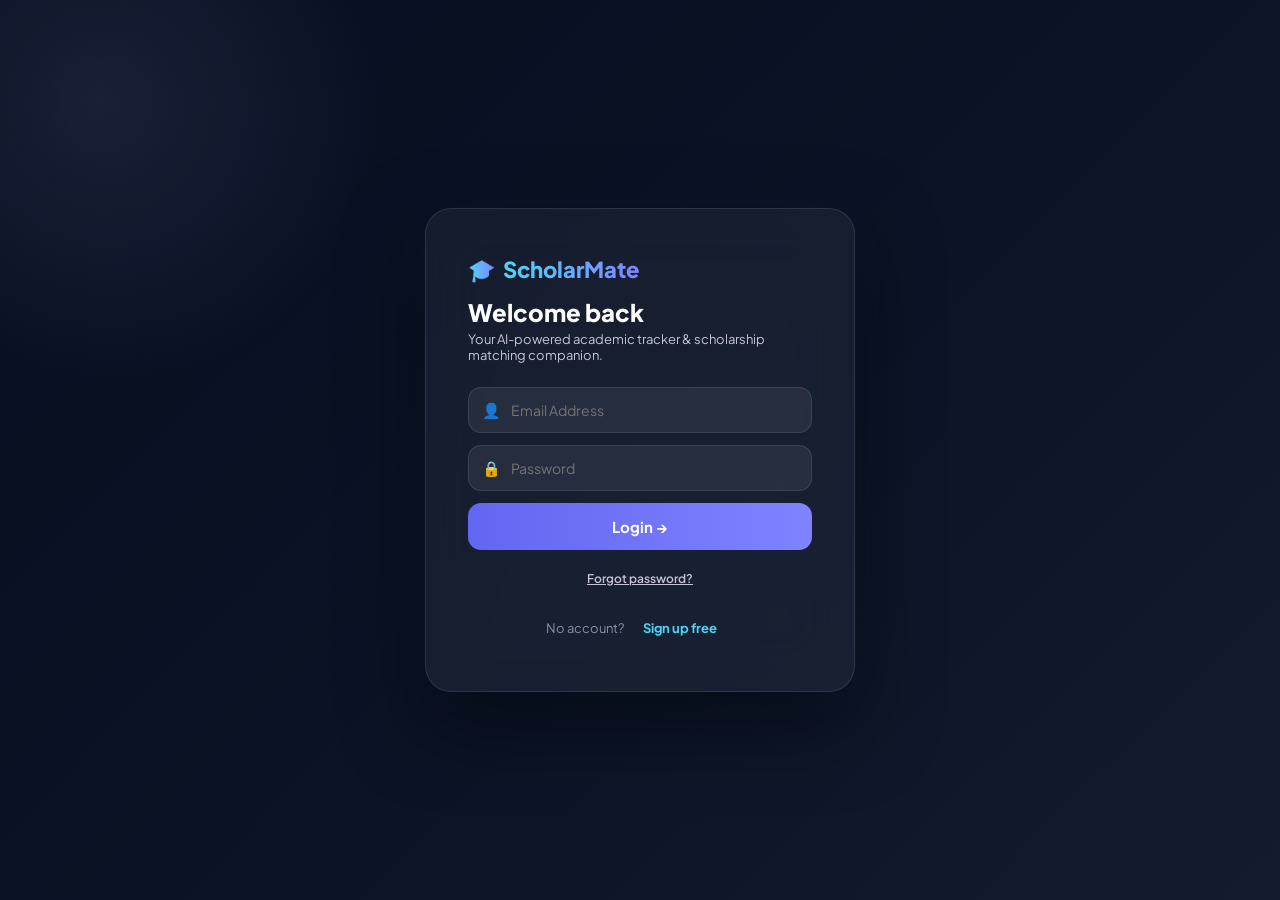
==== commit a4a46778: "Updated ScholarMate dashboard and courses" ====
--- a/index.html
+++ b/index.html
@@ -1,391 +1,977 @@
 <!DOCTYPE html>
-<html lang="en">
+<html class="dark" lang="en">
 <head>
   <meta charset="UTF-8">
-  <meta name="viewport" content="width=device-width,initial-scale=1">
-  <title>ScholarMate AI</title>
-  <link rel="preconnect" href="https://fonts.googleapis.com">
-  <link href="https://fonts.googleapis.com/css2?family=Inter:wght@400;500;600;700;800;900&display=swap" rel="stylesheet">
+  <meta name="viewport" content="width=device-width, initial-scale=1.0">
+  <title>ScholarMate AI | Premium Academic & Scholarship Portal</title>
+  
+  <!-- Tailwind CSS & Config -->
+  <script src="https://cdn.tailwindcss.com?plugins=forms,container-queries"></script>
+  <script id="tailwind-config">
+    tailwind.config = {
+      darkMode: "class",
+      theme: {
+        extend: {
+          "colors": {
+            "on-primary-fixed-variant": "#2f2ebe",
+            "surface-dim": "#0b1326",
+            "on-error-container": "#ffdad6",
+            "tertiary": "#4cd7f6",
+            "primary-fixed": "#e1e0ff",
+            "on-secondary-container": "#d6a9ff",
+            "on-surface": "#dae2fd",
+            "primary-container": "#8083ff",
+            "error-container": "#93000a",
+            "on-tertiary-container": "#002f38",
+            "secondary": "#ddb7ff",
+            "surface-tint": "#c0c1ff",
+            "on-tertiary-fixed-variant": "#004e5c",
+            "on-primary-fixed": "#07006c",
+            "tertiary-fixed-dim": "#4cd7f6",
+            "on-primary": "#1000a9",
+            "secondary-fixed": "#f0dbff",
+            "surface-container-lowest": "#060e20",
+            "surface-container": "#171f33",
+            "error": "#ffb4ab",
+            "surface": "#0b1326",
+            "on-secondary": "#490080",
+            "background": "#0b1326",
+            "primary-fixed-dim": "#c0c1ff",
+            "on-primary-container": "#0d0096",
+            "secondary-container": "#6f00be",
+            "surface-container-highest": "#2d3449",
+            "secondary-fixed-dim": "#ddb7ff",
+            "tertiary-fixed": "#acedff",
+            "surface-variant": "#2d3449",
+            "inverse-surface": "#dae2fd",
+            "on-secondary-fixed-variant": "#6900b3",
+            "primary": "#c0c1ff",
+            "inverse-primary": "#494bd6",
+            "on-background": "#dae2fd",
+            "surface-bright": "#31394d",
+            "outline-variant": "#464554",
+            "on-tertiary-fixed": "#001f26",
+            "inverse-on-surface": "#283044",
+            "on-error": "#690005",
+            "surface-container-high": "#222a3d",
+            "on-tertiary": "#003640",
+            "on-secondary-fixed": "#2c0051",
+            "tertiary-container": "#009eb9",
+            "surface-container-low": "#131b2e",
+            "outline": "#908fa0",
+            "on-surface-variant": "#c7c4d7"
+          },
+          "borderRadius": {
+            "DEFAULT": "0.25rem",
+            "lg": "0.5rem",
+            "xl": "0.75rem",
+            "full": "9999px"
+          },
+          "spacing": {
+            "base": "8px",
+            "margin-sm": "16px",
+            "margin-lg": "64px",
+            "margin-md": "32px",
+            "container-padding": "24px",
+            "gutter": "20px"
+          },
+          "fontFamily": {
+            "label-sm": ["Plus Jakarta Sans"],
+            "body-md": ["Plus Jakarta Sans"],
+            "body-lg": ["Plus Jakarta Sans"],
+            "headline-lg": ["Plus Jakarta Sans"],
+            "headline-md": ["Plus Jakarta Sans"],
+            "display-lg": ["Plus Jakarta Sans"],
+            "label-md": ["Plus Jakarta Sans"],
+            "headline-sm": ["Plus Jakarta Sans"]
+          },
+          "fontSize": {
+            "label-sm": ["12px", {"lineHeight": "16px", "fontWeight": "500"}],
+            "body-md": ["16px", {"lineHeight": "24px", "fontWeight": "400"}],
+            "body-lg": ["18px", {"lineHeight": "28px", "fontWeight": "400"}],
+            "headline-lg": ["32px", {"lineHeight": "40px", "letterSpacing": "-0.01em", "fontWeight": "700"}],
+            "headline-md": ["24px", {"lineHeight": "32px", "fontWeight": "700"}],
+            "display-lg": ["48px", {"lineHeight": "56px", "letterSpacing": "-0.02em", "fontWeight": "800"}],
+            "label-md": ["14px", {"lineHeight": "20px", "letterSpacing": "0.05em", "fontWeight": "600"}],
+            "headline-sm": ["20px", {"lineHeight": "28px", "fontWeight": "600"}]
+          }
+        },
+      },
+    }
+  </script>
+
+  <!-- Fonts & Icons -->
+  <link href="https://fonts.googleapis.com/css2?family=Plus+Jakarta+Sans:wght@400;500;600;700;800&family=Geist:wght@400;600&family=Hanken+Grotesk:wght@400;500&family=Material+Symbols+Outlined:wght,FILL@100..700,0..1&display=swap" rel="stylesheet"/>
+  
+  <!-- Global Stylesheet -->
   <link rel="stylesheet" href="style.css">
+  
+  <!-- Chart.js -->
   <script src="https://cdn.jsdelivr.net/npm/chart.js"></script>
 </head>
-<body>
-
-<!-- HAMBURGER + OVERLAY (mobile) -->
-<button class="hamburger" id="hamburger" onclick="toggleSidebar()">☰</button>
-<div class="overlay" id="overlay" onclick="toggleSidebar()"></div>
-
-<!-- ═══════════════════ LOADING ═══════════════════ -->
-<div id="loadingScreen">
-  <div class="loaderWrap">
-    <div class="loaderRing"></div>
-    <div class="loaderLogo">🎓</div>
+<body class="font-body-md text-on-surface bg-surface min-h-screen relative overflow-x-hidden antialiased">
+
+  <!-- HAMBURGER + OVERLAY (mobile navigation) -->
+  <button class="hamburger z-50 text-white" id="hamburger" onclick="toggleSidebar()">☰</button>
+  <div class="overlay" id="overlay" onclick="toggleSidebar()"></div>
+
+  <!-- ═══════════════════ LOADING SCREEN ═══════════════════ -->
+  <div id="loadingScreen">
+    <div class="loaderWrap">
+      <div class="loaderRing"></div>
+      <div class="loaderLogo">🎓</div>
+    </div>
+    <p class="loaderText">ScholarMate AI</p>
+    <div class="loaderBar"><div class="loaderFill"></div></div>
   </div>
-  <p class="loaderText">ScholarMate AI</p>
-  <div class="loaderBar"><div class="loaderFill"></div></div>
-</div>
-
-<!-- ═══════════════════ LOGIN ═══════════════════ -->
-<div id="loginScreen" class="loginScreen">
-  <div class="loginBg"></div>
-  <div class="loginCard">
-    <div class="loginBrand">🎓 <span>ScholarMate</span></div>
-    <h1>Welcome back</h1>
-    <p class="loginSub">Your AI-powered study companion</p>
-
-    <div id="authMsg" class="authMsg" style="display:none"></div>
-
-    <!-- Login form -->
-    <div id="loginForm">
-      <div class="inputGroup">
-        <span class="inputIcon">👤</span>
-        <input id="loginIdentifier" type="text" placeholder="Username or email" autocomplete="username">
+
+  <!-- ═══════════════════ LOGIN & SIGNUP SCREEN ═══════════════════ -->
+  <div id="loginScreen" class="loginScreen flex items-center justify-center min-h-screen px-4">
+    <div class="loginBg"></div>
+    <div class="loginCard loginCardNew glass-panel rounded-[32px] p-8 max-w-md w-full relative z-10">
+      <div class="loginBrand font-display-lg text-2xl font-extrabold text-primary mb-2 flex items-center gap-3">
+        <span class="p-2 rounded-lg bg-primary/10 border border-primary/20">🎓</span>
+        <span>ScholarMate</span>
       </div>
-      <div class="inputGroup">
-        <span class="inputIcon">🔒</span>
-        <input id="loginPassword" type="password" placeholder="Password" autocomplete="current-password">
+      <h1 class="text-xl font-bold text-white mb-1">Welcome back</h1>
+      <p class="loginSub text-xs text-on-surface-variant mb-6">Your AI-powered academic tracker & scholarship matching companion.</p>
+
+      <!-- Auth Error / Success Message Box -->
+      <div id="authMsg" class="authMsg text-xs p-4 rounded-xl border mb-4" style="display:none"></div>
+
+      <!-- Login Form View -->
+      <div id="loginForm">
+        <div class="inputGroup mb-4">
+          <span class="inputIcon text-on-surface-variant">👤</span>
+          <input id="loginIdentifier" class="w-full bg-surface-container-low/50 border border-white/5 rounded-xl pl-12 pr-4 py-3 text-sm focus:ring-1 focus:ring-primary focus:border-primary text-white outline-none" type="email" placeholder="Email Address" autocomplete="email">
+        </div>
+        <div class="inputGroup mb-6">
+          <span class="inputIcon text-on-surface-variant">🔒</span>
+          <input id="loginPassword" class="w-full bg-surface-container-low/50 border border-white/5 rounded-xl pl-12 pr-4 py-3 text-sm focus:ring-1 focus:ring-primary focus:border-primary text-white outline-none" type="password" placeholder="Password" autocomplete="current-password">
+        </div>
+        <button class="btnAuth w-full electric-flow text-on-primary py-3.5 rounded-xl font-bold text-sm hover:scale-[1.02] transition-transform duration-200" onclick="login()">Login →</button>
+        <button class="btnForgot text-xs text-on-surface-variant hover:text-primary transition-colors block mx-auto mt-4 underline" onclick="resetPassword()">Forgot password?</button>
+        <p class="authToggle text-xs text-on-surface-variant text-center mt-6">
+          No account? <button class="btnLink text-primary font-bold hover:underline ml-1" onclick="showSignup()">Sign up free</button>
+        </p>
       </div>
-      <button class="btnAuth" onclick="login()">Login →</button>
-      <button class="btnForgot" onclick="resetPassword()">Forgot password?</button>
-      <p class="authToggle">No account? <button class="btnLink" onclick="showSignup()">Sign up free</button></p>
-    </div>
-
-    <!-- Signup form -->
-    <div id="signupForm" style="display:none">
-      <div class="inputGroup">
-        <span class="inputIcon">✨</span>
-        <input id="signupUsername" type="text" placeholder="Choose username (a-z, 0-9, _)" autocomplete="username">
+
+      <!-- Signup Form View -->
+      <div id="signupForm" style="display:none">
+        <div class="inputGroup mb-4">
+          <span class="inputIcon text-on-surface-variant">✨</span>
+          <input id="signupUsername" class="w-full bg-surface-container-low/50 border border-white/5 rounded-xl pl-12 pr-4 py-3 text-sm focus:ring-1 focus:ring-primary focus:border-primary text-white outline-none" type="text" placeholder="Username (a-z, 0-9, _)" autocomplete="username">
+        </div>
+        <div class="inputGroup mb-4">
+          <span class="inputIcon text-on-surface-variant">📧</span>
+          <input id="signupEmail" class="w-full bg-surface-container-low/50 border border-white/5 rounded-xl pl-12 pr-4 py-3 text-sm focus:ring-1 focus:ring-primary focus:border-primary text-white outline-none" type="email" placeholder="Email Address" autocomplete="email">
+        </div>
+        <div class="inputGroup mb-6">
+          <span class="inputIcon text-on-surface-variant">🔒</span>
+          <input id="signupPassword" class="w-full bg-surface-container-low/50 border border-white/5 rounded-xl pl-12 pr-4 py-3 text-sm focus:ring-1 focus:ring-primary focus:border-primary text-white outline-none" type="password" placeholder="Password (min 6 chars)" autocomplete="new-password">
+        </div>
+        <button class="btnAuth w-full electric-flow text-on-primary py-3.5 rounded-xl font-bold text-sm hover:scale-[1.02] transition-transform duration-200" onclick="signup()">Create Account →</button>
+        <p class="authToggle text-xs text-on-surface-variant text-center mt-6">
+          Have an account? <button class="btnLink text-primary font-bold hover:underline ml-1" onclick="showLogin()">Login</button>
+        </p>
       </div>
-      <div class="inputGroup">
-        <span class="inputIcon">📧</span>
-        <input id="signupEmail" type="email" placeholder="Email address" autocomplete="email">
-      </div>
-      <div class="inputGroup">
-        <span class="inputIcon">🔒</span>
-        <input id="signupPassword" type="password" placeholder="Password (min 6 chars)" autocomplete="new-password">
-      </div>
-      <button class="btnAuth" onclick="signup()">Create Account →</button>
-      <p class="authToggle">Have an account? <button class="btnLink" onclick="showLogin()">Login</button></p>
     </div>
   </div>
-</div>
-
-<!-- ═══════════════════ MAIN APP ═══════════════════ -->
-<div id="mainWebsite" style="display:none">
-
-  <!-- SIDEBAR -->
-  <aside class="sidebar" id="sidebar">
-    <div class="sidebarBrand">
-      <span class="brandIcon">🎓</span>
-      <span class="brandName">ScholarMate</span>
-    </div>
-    <nav class="sidebarNav">
-      <div class="navItem active" onclick="showPage('dashboardPage',this)"><span class="ni">🏠</span>Dashboard</div>
-      <div class="navItem" onclick="showPage('taskPage',this)"><span class="ni">✅</span>Tasks</div>
-      <div class="navItem" onclick="showPage('coursePage',this)"><span class="ni">📚</span>Courses</div>
-      <div class="navItem" onclick="showPage('scholarPage',this)"><span class="ni">🎓</span>Scholarships</div>
-      <div class="navItem" onclick="showPage('productivityPage',this)"><span class="ni">📊</span>Productivity</div>
-      <div class="navItem" onclick="showPage('aiPage',this)"><span class="ni">🤖</span>AI Assistant</div>
-      <div class="navItem" onclick="showPage('settingsPage',this)"><span class="ni">⚙️</span>Settings</div>
-    </nav>
-    <button class="logoutBtn" onclick="logout()">🚪 Logout</button>
-  </aside>
-
-  <!-- MAIN -->
-  <main class="mainContent">
-
-    <!-- ══════════ DASHBOARD ══════════ -->
-    <div class="page activePage" id="dashboardPage">
-
-      <!-- Profile strip -->
-      <div class="profileStrip">
-        <div class="profileLeft">
-          <div class="avatarWrap">
-            <img src="https://cdn-icons-png.flaticon.com/512/3135/3135715.png" class="avatar" id="profileAvatar">
-            <div class="avatarRing" id="avatarRing"></div>
-          </div>
-          <div>
-            <div class="profileGreet">Welcome back,</div>
-            <div class="profileName" id="userName">User</div>
-            <div class="profileLvl"><span class="lvlBadge" id="topUserLevel">Lv 1</span></div>
-          </div>
-        </div>
-        <div class="profileStats">
-          <div class="pStat xpStat">
-            <div class="pStatTop"><span class="pStatLabel">XP</span></div>
-            <div class="pStatVal" id="xpDisplay">0</div>
-            <div class="xpBar"><div class="xpBarFill" id="xpBarFill"></div></div>
-          </div>
-          <div class="pStat">
-            <div class="pStatLabel">🔥 Streak</div>
-            <div class="pStatVal fire" id="streakCount">0</div>
-            <div class="pStatSub">days</div>
-          </div>
-          <div class="pStat">
-            <div class="pStatLabel">🔔 Alerts</div>
-            <div class="pStatVal purple" id="notificationCount">0</div>
-            <div class="pStatSub">pending</div>
-          </div>
+
+  <!-- ═══════════════════ MAIN SYSTEM CONTAINER ═══════════════════ -->
+  <div id="mainWebsite" class="flex min-h-screen w-full relative" style="display:none">
+    
+    <!-- SIDEBAR PANEL (COMPONENTS_5 Style) -->
+    <aside class="sidebar h-screen w-64 fixed left-0 top-0 bg-surface/30 backdrop-blur-[20px] border-r border-white/10 flex flex-col py-6 px-4 z-50 shadow-[0_20px_40px_rgba(0,0,0,0.4)]" id="sidebar">
+      <div class="mb-10 px-2 flex items-center gap-3">
+        <div class="w-10 h-10 rounded-lg bg-primary flex items-center justify-center neon-border-indigo">
+          <span class="material-symbols-outlined text-on-primary text-2xl">school</span>
+        </div>
+        <div>
+          <h1 class="font-display-lg text-[20px] font-extrabold text-primary tracking-tighter leading-none">Academia</h1>
+          <p class="text-[9px] text-on-surface-variant font-medium tracking-wide uppercase mt-1">Academic Excellence</p>
         </div>
       </div>
-
-      <!-- Row 1: Focus + Quick Status -->
-      <div class="dRow two">
-        <div class="card glowCard">
-          <div class="cHead"><span>🎯</span><h3>Today's Focus</h3></div>
-          <div id="todayFocus" class="focusList"></div>
-        </div>
-        <div class="card">
-          <div class="cHead"><span>⚡</span><h3>Quick Status</h3></div>
-          <div id="quickStatus" class="quickGrid"></div>
-        </div>
+      
+      <!-- Navigation Links -->
+      <nav class="space-y-1.5 flex-grow">
+        <div class="navItem active flex items-center gap-4 px-4 py-3 rounded-xl text-on-surface-variant hover:text-on-surface hover:bg-white/5 transition-all cursor-pointer font-label-sm text-label-sm" onclick="showPage('dashboardPage',this)">
+          <span class="material-symbols-outlined">dashboard</span>
+          <span>Dashboard</span>
+        </div>
+        <div class="navItem flex items-center gap-4 px-4 py-3 rounded-xl text-on-surface-variant hover:text-on-surface hover:bg-white/5 transition-all cursor-pointer font-label-sm text-label-sm" onclick="showPage('taskPage',this)">
+          <span class="material-symbols-outlined">assignment</span>
+          <span>Tasks</span>
+        </div>
+        <div class="navItem flex items-center gap-4 px-4 py-3 rounded-xl text-on-surface-variant hover:text-on-surface hover:bg-white/5 transition-all cursor-pointer font-label-sm text-label-sm" onclick="showPage('coursePage',this)">
+          <span class="material-symbols-outlined">menu_book</span>
+          <span>Courses</span>
+        </div>
+        <div class="navItem flex items-center gap-4 px-4 py-3 rounded-xl text-on-surface-variant hover:text-on-surface hover:bg-white/5 transition-all cursor-pointer font-label-sm text-label-sm" onclick="showPage('scholarPage',this)">
+          <span class="material-symbols-outlined">school</span>
+          <span>Scholarships</span>
+        </div>
+        <div class="navItem flex items-center gap-4 px-4 py-3 rounded-xl text-on-surface-variant hover:text-on-surface hover:bg-white/5 transition-all cursor-pointer font-label-sm text-label-sm" onclick="showPage('productivityPage',this)">
+          <span class="material-symbols-outlined">speed</span>
+          <span>Productivity</span>
+        </div>
+        <div class="navItem flex items-center gap-4 px-4 py-3 rounded-xl text-on-surface-variant hover:text-on-surface hover:bg-white/5 transition-all cursor-pointer font-label-sm text-label-sm" onclick="showPage('aiPage',this)">
+          <span class="material-symbols-outlined">psychology</span>
+          <span>AI Assistant</span>
+        </div>
+        <div class="navItem flex items-center gap-4 px-4 py-3 rounded-xl text-on-surface-variant hover:text-on-surface hover:bg-white/5 transition-all cursor-pointer font-label-sm text-label-sm" onclick="showPage('settingsPage',this)">
+          <span class="material-symbols-outlined">settings</span>
+          <span>Settings</span>
+        </div>
+      </nav>
+
+      <!-- Bottom Profile Panel -->
+      <div class="mt-auto pt-4 border-t border-slate-100 dark:border-white/5 flex items-center gap-3">
+        <div class="flex items-center gap-3 cursor-pointer flex-grow overflow-hidden" onclick="showPage('settingsPage')">
+          <img class="w-10 h-10 rounded-full border border-primary/20 object-cover" id="sidebarAvatar" src="https://cdn-icons-png.flaticon.com/512/3135/3135715.png" alt="Profile">
+          <div class="overflow-hidden">
+            <p class="text-xs font-bold text-on-surface truncate" id="sidebarName">Alex Rivera</p>
+            <p class="text-[10px] text-on-surface-variant truncate uppercase font-bold tracking-wider" id="sidebarSub">Premium Plan</p>
+          </div>
+        </div>
+        <button class="p-2 rounded-lg text-on-surface-variant hover:text-error hover:bg-error-container/10 transition-colors flex-shrink-0" onclick="logout()" title="Log out">
+          <span class="material-symbols-outlined text-lg">logout</span>
+        </button>
       </div>
-
-      <!-- Row 2: AI + Course Snap + Eligibility + Task Snap -->
-      <div class="dRow four">
-        <div class="card">
-          <div class="cHead"><span>🤖</span><h3>AI Tip</h3></div>
-          <div id="aiSuggestionDashboard"></div>
-        </div>
-        <div class="card">
-          <div class="cHead"><span>📚</span><h3>Courses</h3></div>
-          <div id="courseDashboard"></div>
-        </div>
-        <div class="card">
-          <div class="cHead"><span>🎯</span><h3>Eligibility</h3></div>
-          <div id="eligibilityDashboard" class="eligWrap"></div>
-        </div>
-        <div class="card">
-          <div class="cHead"><span>✅</span><h3>Tasks</h3></div>
-          <div id="taskSnapshotDash"></div>
-        </div>
+    </aside>
+
+    <!-- MAIN CANVAS CONTENT AREA -->
+    <main class="ml-0 lg:ml-64 mt-16 lg:mt-0 flex-grow p-4 lg:p-8 min-h-screen relative z-10 w-full overflow-hidden">
+      
+      <!-- Top Navigation Bar -->
+      <header class="fixed top-0 right-0 w-full lg:w-[calc(100%-16rem)] h-16 bg-surface/10 backdrop-blur-[40px] border-b border-white/10 z-40 flex justify-end items-center px-4 lg:px-8">
+        <div class="flex items-center gap-4">
+          <button class="p-2 hover:bg-white/10 rounded-full transition-colors relative" onclick="showPage('taskPage')">
+            <span class="material-symbols-outlined text-on-surface-variant text-xl">notifications</span>
+          </button>
+          <div class="h-6 w-[1px] bg-white/10 mx-1"></div>
+          
+          <!-- Avatar User Trigger -->
+          <div class="flex items-center gap-2 cursor-pointer" onclick="showPage('settingsPage')">
+            <img class="w-8 h-8 rounded-full border border-primary/30 object-cover" id="topNavAvatar" src="https://cdn-icons-png.flaticon.com/512/3135/3135715.png" alt="Profile">
+          </div>
+        </div>
+      </header>
+
+      <!-- Content Views Wrapper (Padding Top for header) -->
+      <div class="pt-12 w-full max-w-container-max mx-auto">
+
+                <!-- ══════════ PAGE: DASHBOARD ══════════ -->
+        <div class="page activePage" id="dashboardPage">
+          
+          <!-- Welcome Banner Section -->
+          <div class="mb-8 animate-stagger glass-panel glass-edge rounded-3xl p-6 flex flex-col md:flex-row md:items-center md:justify-between gap-6">
+            <div class="flex items-center gap-4">
+              <div class="relative w-16 h-16 flex-shrink-0">
+                <img class="w-16 h-16 rounded-full border-2 border-primary/40 object-cover" id="dashboardAvatar" src="https://cdn-icons-png.flaticon.com/512/3135/3135715.png" alt="Profile">
+                <span class="absolute -bottom-1 -right-1 bg-primary text-on-primary text-[9px] font-extrabold px-2 py-0.5 rounded-full border-2 border-surface" id="topUserLevel">Lv 1</span>
+              </div>
+              <div>
+                <h1 class="font-headline-lg text-[26px] lg:text-[32px] text-on-surface font-extrabold tracking-tight" id="welcomeBackTitle">Welcome back, Alex</h1>
+                <p class="text-on-surface-variant text-[13px] mt-1" id="welcomeBackSubtitle">You've reached 85% of your scholarship readiness goal. Let's tackle today's focus to stay on track.</p>
+              </div>
+            </div>
+
+            <div class="flex items-center gap-3 self-stretch md:self-auto">
+              <div class="glass-panel rounded-2xl px-5 py-3 text-center min-w-[92px]">
+                <p class="text-[9px] text-on-surface-variant uppercase tracking-widest font-extrabold mb-1">XP</p>
+                <p class="text-lg font-extrabold text-primary leading-none" id="xpDisplay">0</p>
+                <div class="w-full h-1 bg-white/10 rounded-full overflow-hidden mt-2">
+                  <div class="h-full neon-gradient-primary rounded-full transition-all duration-700" id="xpBarFill" style="width:0%"></div>
+                </div>
+              </div>
+              <div class="glass-panel rounded-2xl px-5 py-3 text-center min-w-[92px]">
+                <p class="text-[9px] text-on-surface-variant uppercase tracking-widest font-extrabold mb-1">Streak</p>
+                <p class="text-lg font-extrabold text-amber-400 leading-none" id="streakCount">0</p>
+                <p class="text-[9px] text-on-surface-variant mt-2">days</p>
+              </div>
+              <button class="w-11 h-11 rounded-xl bg-error-container/10 border border-error/20 text-error flex items-center justify-center hover:bg-error-container/20 transition-colors flex-shrink-0" onclick="logout()" title="Log out">
+                <span class="material-symbols-outlined text-lg">logout</span>
+              </button>
+            </div>
+          </div>
+
+          <!-- Main Grid (Today's Focus on left, Readiness & Recommended on right) -->
+          <div class="grid grid-cols-1 lg:grid-cols-12 gap-6 mb-8">
+            
+            <!-- Left: Today's Focus Card -->
+            <section class="lg:col-span-7 glass-panel rounded-3xl p-6 flex flex-col justify-between">
+              <div>
+                <div class="flex justify-between items-center mb-6">
+                  <div class="flex items-center gap-3">
+                    <span class="material-symbols-outlined text-primary text-[20px]">target</span>
+                    <h3 class="font-label-md text-on-surface text-[16px] font-bold">Today's Focus</h3>
+                  </div>
+                  <span class="text-primary text-xs font-semibold cursor-pointer hover:underline" onclick="showPage('taskPage')">View Schedule</span>
+                </div>
+                <div id="todayFocus" class="space-y-4">
+                  <!-- Loaded dynamically by JS -->
+                </div>
+              </div>
+            </section>
+
+            <!-- Right: Readiness & Recommended Column -->
+            <div class="lg:col-span-5 flex flex-col gap-6">
+              
+              <!-- Readiness Card -->
+              <section class="glass-panel rounded-3xl p-6 flex flex-col items-center">
+                <h3 class="text-[16px] font-bold text-on-surface self-start mb-6">Readiness</h3>
+                
+                <!-- Circle gauge wrapper -->
+                <div class="relative w-40 h-40 flex items-center justify-center mb-6">
+                  <svg class="w-full h-full transform -rotate-90">
+                    <circle cx="80" cy="80" r="68" stroke="var(--lumina-outline-variant)" stroke-width="8" fill="transparent" />
+                    <circle id="readinessProgressCircle" cx="80" cy="80" r="68" stroke="var(--lumina-primary)" stroke-width="8" stroke-dasharray="427" stroke-dashoffset="64" stroke-linecap="round" fill="transparent" />
+                  </svg>
+                  <div class="absolute flex flex-col items-center justify-center">
+                    <span class="text-[28px] font-extrabold text-on-surface leading-none" id="readinessScoreVal">85%</span>
+                    <span class="text-[9px] text-on-surface-variant font-bold uppercase tracking-wider mt-1">Ready</span>
+                  </div>
+                </div>
+                
+                <!-- Progress lists -->
+                <div class="w-full space-y-4 mb-6">
+                  <div>
+                    <div class="flex justify-between text-xs font-semibold mb-1">
+                      <span class="text-on-surface-variant">Profile Completion</span>
+                      <span class="text-on-surface">95%</span>
+                    </div>
+                    <div class="w-full h-2 bg-slate-100 dark:bg-white/10 rounded-full overflow-hidden">
+                      <div class="h-full bg-primary rounded-full" style="width: 95%;"></div>
+                    </div>
+                  </div>
+                  <div>
+                    <div class="flex justify-between text-xs font-semibold mb-1">
+                      <span class="text-on-surface-variant">Documentation</span>
+                      <span class="text-on-surface">70%</span>
+                    </div>
+                    <div class="w-full h-2 bg-slate-100 dark:bg-white/10 rounded-full overflow-hidden">
+                      <div class="h-full bg-primary rounded-full" style="width: 70%;"></div>
+                    </div>
+                  </div>
+                </div>
+                
+                <button class="w-full py-3 rounded-xl bg-primary text-white font-bold text-xs hover:opacity-90 transition-opacity" onclick="showPage('settingsPage')">Improve Score</button>
+              </section>
+
+              <!-- Recommended Card -->
+              <section class="rounded-3xl p-6 text-white flex flex-col justify-between min-h-[200px] relative overflow-hidden bg-primary shadow-lg shadow-primary/20">
+                <div class="absolute -right-6 -bottom-6 w-32 h-32 bg-white/5 rounded-full pointer-events-none"></div>
+                
+                <div>
+                  <span class="inline-block px-3 py-1 rounded-full bg-white/20 text-[10px] font-bold tracking-wider uppercase mb-4">Recommended for you</span>
+                  <h3 class="text-xl font-bold leading-tight" id="recommendedTitle">Stem Future Leaders</h3>
+                  <p class="text-white/80 text-xs mt-1" id="recommendedSub">$25,000 Annual Grant</p>
+                </div>
+                
+                <div class="flex items-center justify-between mt-6">
+                  <div class="flex items-center gap-1 text-xs">
+                    <span class="material-symbols-outlined text-sm">calendar_today</span>
+                    <span id="recommendedDaysLeft">12 Days Left</span>
+                  </div>
+                  <button class="py-2.5 px-5 bg-white text-primary rounded-xl font-bold text-xs hover:scale-105 transition-transform" id="recommendedApplyBtn" onclick="showPage('scholarPage')">Apply Now</button>
+                </div>
+              </section>
+
+            </div>
+          </div>
+
+          <!-- Counters Row (TASKS, COURSES, DEADLINES, STREAK) -->
+          <div class="grid grid-cols-2 md:grid-cols-4 gap-6 mb-8">
+            <div class="glass-panel p-6 rounded-2xl flex flex-col">
+              <span class="text-[10px] text-on-surface-variant uppercase tracking-widest font-extrabold mb-1">Tasks</span>
+              <p class="text-[28px] font-extrabold text-primary leading-none mt-2" id="dashCountTasks">12</p>
+            </div>
+            <div class="glass-panel p-6 rounded-2xl flex flex-col">
+              <span class="text-[10px] text-on-surface-variant uppercase tracking-widest font-extrabold mb-1">Courses</span>
+              <p class="text-[28px] font-extrabold text-primary leading-none mt-2" id="dashCountCourses">6</p>
+            </div>
+            <div class="glass-panel p-6 rounded-2xl flex flex-col">
+              <span class="text-[10px] text-on-surface-variant uppercase tracking-widest font-extrabold mb-1">Deadlines</span>
+              <p class="text-[28px] font-extrabold text-error leading-none mt-2" id="dashCountDeadlines">2</p>
+            </div>
+            <div class="glass-panel p-6 rounded-2xl flex flex-col">
+              <span class="text-[10px] text-on-surface-variant uppercase tracking-widest font-extrabold mb-1">Streak</span>
+              <p class="text-[28px] font-extrabold text-amber-500 leading-none mt-2" id="dashCountStreak">14</p>
+            </div>
+          </div>
+
+          <!-- Courses Horizontal Section -->
+          <div class="mb-8">
+            <div class="flex justify-between items-center mb-6">
+              <h3 class="text-xl font-bold text-on-surface">My Courses</h3>
+              <div class="flex gap-2">
+                <button class="w-8 h-8 rounded-full border border-slate-200 flex items-center justify-center hover:bg-slate-50 transition-colors text-on-surface" id="coursesPrevBtn" onclick="showPage('coursePage')">
+                  <span class="material-symbols-outlined text-sm">chevron_left</span>
+                </button>
+                <button class="w-8 h-8 rounded-full border border-slate-200 flex items-center justify-center hover:bg-slate-50 transition-colors text-on-surface" id="coursesNextBtn" onclick="showPage('coursePage')">
+                  <span class="material-symbols-outlined text-sm">chevron_right</span>
+                </button>
+              </div>
+            </div>
+            <div id="courseContainerDashboard" class="grid grid-cols-1 md:grid-cols-3 gap-6">
+              <!-- Rendered dynamically by JS -->
+            </div>
+          </div>
+
+        </div>
+
+        <!-- ══════════ PAGE: TASKS ══════════ -->
+        <div class="page" id="taskPage">
+          <div class="flex justify-between items-end mb-8">
+            <div>
+              <h2 class="font-headline-lg text-2xl lg:text-3xl text-on-background font-extrabold mb-1">Tasks & Milestones <span class="text-primary">Pro</span></h2>
+              <p class="text-on-surface-variant text-xs">Manage your daily academic goals and complete checklist challenges.</p>
+            </div>
+          </div>
+          
+          <!-- Reminder Bar / Track -->
+          <div class="glass-panel p-5 rounded-2xl mb-8 flex flex-col md:flex-row items-center gap-4">
+            <span class="text-xl">📌</span>
+            <span class="text-sm font-bold text-on-surface" id="taskProgressSummary">0/0 tasks completed — 0%</span>
+            <div class="flex-grow w-full bg-white/10 h-2.5 rounded-full overflow-hidden relative">
+              <div class="bg-primary h-full rounded-full transition-all duration-500 shadow-[0_0_8px_#6366f1]" id="rBarFill" style="width: 0%;"></div>
+            </div>
+          </div>
+
+          <div class="grid grid-cols-1 lg:grid-cols-12 gap-8">
+            <!-- Tasks checklists column -->
+            <div class="lg:col-span-8 grid grid-cols-1 md:grid-cols-2 gap-6 items-start">
+              
+              <!-- Pending Tasks Box -->
+              <div class="glass-panel p-6 rounded-3xl">
+                <div class="flex justify-between items-center mb-6">
+                  <div class="flex items-center gap-3">
+                    <span class="material-symbols-outlined text-error">hourglass_empty</span>
+                    <h3 class="font-label-md text-on-surface uppercase tracking-widest text-xs font-bold">Pending Goals</h3>
+                  </div>
+                  <span class="px-2 py-0.5 rounded-md bg-error/20 text-error text-[10px] font-bold" id="pendingCount">0</span>
+                </div>
+                <div id="pendingTasks" class="space-y-3 taskList">
+                  <!-- Loaded dynamically by JS -->
+                </div>
+              </div>
+
+              <!-- Completed Tasks Box -->
+              <div class="glass-panel p-6 rounded-3xl">
+                <div class="flex justify-between items-center mb-6">
+                  <div class="flex items-center gap-3">
+                    <span class="material-symbols-outlined text-green-400">check_circle</span>
+                    <h3 class="font-label-md text-on-surface uppercase tracking-widest text-xs font-bold">Completed</h3>
+                  </div>
+                  <span class="px-2 py-0.5 rounded-md bg-green-500/20 text-green-400 text-[10px] font-bold" id="completedCount">0</span>
+                </div>
+                <div id="completedTasks" class="space-y-3 taskList">
+                  <!-- Loaded dynamically by JS -->
+                </div>
+              </div>
+
+            </div>
+
+            <!-- Deep Work Pomodoro Sidebar -->
+            <div class="lg:col-span-4 space-y-6">
+              <div class="glass-panel p-8 rounded-[32px] text-center relative overflow-hidden pulse-glow">
+                <h3 class="font-label-sm text-[10px] text-primary mb-6 tracking-[0.2em] uppercase font-bold">Deep Work Timer</h3>
+                <div class="relative w-40 h-40 mx-auto mb-6">
+                  <svg class="w-full h-full">
+                    <circle cx="80" cy="80" fill="none" r="74" stroke="rgba(255,255,255,0.05)" stroke-width="6"></circle>
+                    <circle class="timer-ring transition-all" cx="80" cy="80" fill="none" id="timer-progress" r="74" stroke="url(#timer-gradient)" stroke-dasharray="464.95" stroke-dashoffset="0" stroke-width="7"></circle>
+                    <defs>
+                      <linearGradient id="timer-gradient" x1="0%" x2="100%" y1="0%" y2="100%">
+                        <stop offset="0%" stop-color="#c0c1ff"></stop>
+                        <stop offset="100%" stop-color="#4cd7f6"></stop>
+                      </linearGradient>
+                    </defs>
+                  </svg>
+                  <div class="absolute inset-0 flex flex-col items-center justify-center">
+                    <span class="font-display-lg text-3xl text-on-surface font-extrabold tracking-tight" id="timer-display">25:00</span>
+                    <span class="text-[8px] font-label-sm text-on-surface-variant uppercase tracking-widest mt-1">Minutes Left</span>
+                  </div>
+                </div>
+                
+                <div class="flex justify-center gap-4">
+                  <button class="w-12 h-12 rounded-full border border-primary/30 flex items-center justify-center text-primary hover:bg-primary hover:text-on-primary transition-all" id="timer-btn">
+                    <span class="material-symbols-outlined text-2xl" id="timer-icon">play_arrow</span>
+                  </button>
+                  <button class="w-12 h-12 rounded-full border border-white/10 flex items-center justify-center text-on-surface-variant hover:bg-white/10 transition-all" onclick="resetLocalTimer()">
+                    <span class="material-symbols-outlined text-2xl">refresh</span>
+                  </button>
+                </div>
+              </div>
+            </div>
+          </div>
+        </div>
+
+        <!-- ══════════ PAGE: COURSES ══════════ -->
+        <div class="page" id="coursePage">
+          <div class="mb-8">
+            <h1 class="font-headline-lg text-2xl lg:text-3xl text-on-surface font-extrabold mb-1">My Academic Curriculum</h1>
+            <p class="text-on-surface-variant text-xs">Track lesson completions, extract YouTube playlists, and monitor overall study velocity.</p>
+          </div>
+
+          <!-- Add Course Section -->
+          <section class="glass-panel glass-edge p-6 rounded-2xl mb-8">
+            <div class="flex items-center gap-3 mb-6">
+              <span class="material-symbols-outlined text-primary">add_circle</span>
+              <h2 class="font-label-md text-xs text-on-surface-variant uppercase tracking-widest font-bold">Add Course Tracker</h2>
+            </div>
+            
+            <div class="grid grid-cols-1 md:grid-cols-4 gap-4 mb-6">
+              <input id="courseName" class="bg-surface-container-high/50 border border-white/5 rounded-xl px-4 py-3 text-on-surface focus:ring-primary/45 focus:border-primary text-sm" placeholder="Course name" type="text">
+              <input id="courseLink" class="md:col-span-2 bg-surface-container-high/50 border border-white/5 rounded-xl px-4 py-3 text-on-surface focus:ring-primary/45 focus:border-primary text-sm" placeholder="URL — YouTube playlist maps auto-track lessons" type="text">
+              <div class="flex gap-2">
+                <input id="courseTotal" class="flex-1 bg-surface-container-high/50 border border-white/5 rounded-xl px-4 py-3 text-on-surface focus:ring-primary/45 focus:border-primary text-sm" placeholder="Total lessons" type="number">
+                <button class="neon-gradient-primary text-on-primary px-6 rounded-xl font-bold text-xs pulse-glow hover:scale-[1.02] transition-transform duration-200" onclick="addCourseWithTracking()">Add</button>
+              </div>
+            </div>
+            
+            <!-- YouTube API Row -->
+            <div class="flex flex-wrap items-center gap-4 text-xs bg-black/20 p-3 rounded-xl border border-white/5" id="ytKeyRow">
+              <span class="material-symbols-outlined text-on-surface-variant text-lg">key</span>
+              <p class="text-on-surface-variant">YouTube API key (optional — enables auto-extract):</p>
+              <input id="ytApiKeyInput" class="bg-transparent border-none text-on-surface focus:ring-0 p-0 text-xs flex-grow font-mono" type="password" placeholder="AIzaSy...">
+              <button class="text-tertiary font-bold hover:underline" onclick="saveYtKey()">Save key</button>
+            </div>
+          </section>
+
+          <!-- Progress Meters + Bento Grid Grid -->
+          <div class="grid grid-cols-1 lg:grid-cols-12 gap-gutter">
+            
+            <!-- Progress Rings Meter (Left Sidebar) -->
+            <div class="lg:col-span-4 glass-panel glass-edge p-6 rounded-2xl flex flex-col justify-start">
+              <div class="flex items-center gap-3 mb-6">
+                <span class="material-symbols-outlined text-tertiary">analytics</span>
+                <h2 class="font-label-md text-xs text-on-surface-variant uppercase tracking-widest font-bold">Progress Meters</h2>
+              </div>
+              <div id="courseMeters" class="space-y-8 flex-grow flex flex-col justify-center py-4 items-center">
+                <!-- Rendered dynamically by JS -->
+              </div>
+            </div>
+
+            <!-- Main Course grid lists -->
+            <div class="lg:col-span-8 space-y-6">
+              <div class="flex items-center justify-between px-2">
+                <div class="flex items-center gap-3">
+                  <span class="material-symbols-outlined text-secondary">folder_open</span>
+                  <h2 class="font-label-md text-xs text-on-surface-variant uppercase tracking-widest font-bold">My Courses</h2>
+                </div>
+              </div>
+              
+              <!-- Cards Container -->
+              <div id="courseContainer" class="grid grid-cols-1 md:grid-cols-2 gap-6 courseGrid">
+                <!-- Loaded dynamically by JS -->
+              </div>
+            </div>
+
+          </div>
+        </div>
+
+        <!-- ══════════ PAGE: SCHOLARSHIPS ══════════ -->
+        <div class="page" id="scholarPage">
+          <div class="mb-8">
+            <h1 class="font-headline-lg text-2xl lg:text-3xl text-on-surface font-extrabold mb-1">Scholarships Hub <span class="text-primary">Pro</span></h1>
+            <p class="text-on-surface-variant text-xs">Verify eligibility, explore predictions, and keep checklist items mapped to global deadlines.</p>
+          </div>
+
+          <!-- Search & Filter Options -->
+          <section class="glass-panel rounded-3xl p-6 mb-8">
+            <div class="flex items-center gap-3 mb-6">
+              <span class="material-symbols-outlined text-primary">search</span>
+              <h2 class="font-label-md text-xs text-on-surface-variant uppercase tracking-widest font-bold">Search Database</h2>
+            </div>
+            
+            <div class="flex flex-col md:flex-row gap-4 mb-4 searchRow">
+              <input id="scholarSearch" class="flex-grow bg-surface-container-high/50 border border-white/5 rounded-xl px-4 py-3 text-on-surface focus:ring-primary/45 focus:border-primary text-sm" placeholder="Search by name, country, category, degree..." type="text" oninput="applyScholarSearch()">
+              <button class="btnPrimary electric-flow text-on-primary px-8 rounded-xl font-bold text-sm hover:scale-[1.02] transition-transform duration-200" onclick="applyScholarSearch()">Search</button>
+            </div>
+            
+            <div class="grid grid-cols-1 sm:grid-cols-3 gap-4 filterRow">
+              <select id="fDegree" class="bg-surface-container-high/50 border border-white/5 rounded-xl px-4 py-2.5 text-on-surface focus:ring-primary/45 text-sm" onchange="applyScholarSearch()">
+                <option value="">All Degrees</option>
+                <option>Bachelor</option>
+                <option>Master</option>
+                <option>PhD</option>
+              </select>
+              <select id="fCategory" class="bg-surface-container-high/50 border border-white/5 rounded-xl px-4 py-2.5 text-on-surface focus:ring-primary/45 text-sm" onchange="applyScholarSearch()">
+                <option value="">All Fields</option>
+                <option>STEM</option>
+                <option>Engineering</option>
+                <option>Humanities</option>
+                <option>Business</option>
+                <option>Social Sciences</option>
+                <option>Arts</option>
+                <option>Medical</option>
+                <option>All fields</option>
+              </select>
+              <select id="fCountry" class="bg-surface-container-high/50 border border-white/5 rounded-xl px-4 py-2.5 text-on-surface focus:ring-primary/45 text-sm" onchange="applyScholarSearch()">
+                <option value="">All Countries</option>
+              </select>
+            </div>
+
+            <!-- Search Results list -->
+            <div id="searchResults" class="grid grid-cols-1 md:grid-cols-2 gap-4 mt-8 searchResults">
+              <!-- Loaded dynamically by JS -->
+            </div>
+          </section>
+
+          <!-- My Tracked Scholarships -->
+          <section class="mb-8">
+            <div class="flex items-center gap-3 mb-6 px-2">
+              <span class="material-symbols-outlined text-secondary">assignment_turned_in</span>
+              <h2 class="font-label-md text-xs text-on-surface-variant uppercase tracking-widest font-bold">My Scholarships Tracker</h2>
+            </div>
+            <div id="scholarshipContainer" class="grid grid-cols-1 md:grid-cols-2 lg:grid-cols-3 gap-6 scholGrid">
+              <!-- Loaded dynamically by JS -->
+            </div>
+          </section>
+
+          <!-- Recommended for you cards -->
+          <section>
+            <div class="flex items-center gap-3 mb-6 px-2">
+              <span class="material-symbols-outlined text-tertiary">auto_awesome</span>
+              <h2 class="font-label-md text-xs text-on-surface-variant uppercase tracking-widest font-bold">Recommended opportunities</h2>
+            </div>
+            <div id="recommendScholar" class="grid grid-cols-1 md:grid-cols-2 lg:grid-cols-3 gap-6">
+              <!-- Loaded dynamically by JS -->
+            </div>
+          </section>
+        </div>
+
+        <!-- ══════════ PAGE: PRODUCTIVITY ══════════ -->
+        <div class="page" id="productivityPage">
+          <div class="mb-8">
+            <h1 class="font-headline-lg text-2xl lg:text-3xl text-on-surface font-extrabold mb-1">Productivity & Insights <span class="text-primary">Pro</span></h1>
+            <p class="text-on-surface-variant text-xs">Analyze study consistency, generate dynamic timeboxes, and review AI roadmaps.</p>
+          </div>
+
+          <!-- Score & Weekly Study distribution charts -->
+          <div class="grid grid-cols-1 lg:grid-cols-12 gap-gutter mb-8 prodTwo">
+            <div class="lg:col-span-5 glass-panel rounded-3xl p-6 flex flex-col justify-center">
+              <div class="flex items-center gap-3 mb-6">
+                <span class="material-symbols-outlined text-primary">emoji_events</span>
+                <h3 class="font-label-md text-xs text-on-surface-variant uppercase tracking-widest font-bold">Productivity Score</h3>
+              </div>
+              <div id="prodScoreBox" class="flex-grow flex items-center justify-center">
+                <!-- Loaded dynamically by JS -->
+              </div>
+            </div>
+
+            <div class="lg:col-span-7 glass-panel rounded-3xl p-6 chartCard">
+              <div class="flex justify-between items-center mb-4">
+                <div class="flex items-center gap-3">
+                  <span class="material-symbols-outlined text-secondary">trending_up</span>
+                  <h3 class="font-label-md text-xs text-on-surface-variant uppercase tracking-widest font-bold">Weekly Study Graph</h3>
+                </div>
+              </div>
+              <div class="relative h-[230px] w-full">
+                <canvas id="studyChart"></canvas>
+              </div>
+            </div>
+          </div>
+
+          <!-- Schedule Generator & Timeline -->
+          <div class="grid grid-cols-1 lg:grid-cols-2 gap-gutter mb-8">
+            <section class="glass-panel p-6 rounded-3xl flex flex-col">
+              <div class="flex items-center gap-3 mb-6">
+                <span class="material-symbols-outlined text-tertiary">calendar_today</span>
+                <h3 class="font-label-md text-xs text-on-surface-variant uppercase tracking-widest font-bold">Daily Schedule Generator</h3>
+              </div>
+              <div class="flex gap-3 mb-6 schedRow">
+                <input id="studyHours" class="flex-grow bg-surface-container-high/50 border border-white/5 rounded-xl px-4 py-3 text-on-surface focus:ring-primary/45 text-sm" placeholder="Available study hours today" type="number">
+                <button class="electric-flow text-on-primary px-6 py-3 rounded-xl font-bold text-xs hover:scale-[1.02] transition-transform duration-200" onclick="generateSchedule()">Generate</button>
+              </div>
+              <div id="studyPlan" class="space-y-3 flex-grow planOutput">
+                <!-- Generated output -->
+              </div>
+            </section>
+
+            <section class="glass-panel p-6 rounded-3xl flex flex-col">
+              <div class="flex items-center gap-3 mb-6">
+                <span class="material-symbols-outlined text-primary">map</span>
+                <h3 class="font-label-md text-xs text-on-surface-variant uppercase tracking-widest font-bold">AI Learning Roadmap</h3>
+              </div>
+              <div id="timelineContainer" class="space-y-4 flex-grow timeline">
+                <!-- Timeline milestones -->
+              </div>
+            </section>
+          </div>
+
+          <!-- Streak heatmap & study histories -->
+          <div class="grid grid-cols-1 lg:grid-cols-12 gap-gutter">
+            <section class="lg:col-span-5 glass-panel p-6 rounded-3xl flex flex-col">
+              <div class="flex justify-between items-center mb-6">
+                <div class="flex items-center gap-3">
+                  <span class="material-symbols-outlined text-secondary">local_fire_department</span>
+                  <h3 class="font-label-md text-xs text-on-surface-variant uppercase tracking-widest font-bold">Streak Calendar</h3>
+                </div>
+                <span id="streakLabel" class="text-xs text-secondary font-bold">0 days</span>
+              </div>
+              <div id="streakCalendar" class="grid grid-cols-7 gap-2 streakGrid">
+                <!-- Streak calendar boxes -->
+              </div>
+            </section>
+
+            <section class="lg:col-span-7 glass-panel p-6 rounded-3xl flex flex-col">
+              <div class="flex items-center gap-3 mb-6">
+                <span class="material-symbols-outlined text-tertiary">history</span>
+                <h3 class="font-label-md text-xs text-on-surface-variant uppercase tracking-widest font-bold">Study History</h3>
+              </div>
+              <div class="histHdr grid grid-cols-3 text-[10px] text-on-surface-variant font-bold border-b border-white/5 pb-2 mb-2">
+                <span>Date</span>
+                <span>Course</span>
+                <span>Milestone lesson</span>
+              </div>
+              <div id="studyHistoryContainer" class="space-y-2 flex-grow overflow-y-auto max-h-[220px]">
+                <!-- Load histories dynamic -->
+              </div>
+            </section>
+          </div>
+        </div>
+
+        <!-- ══════════ PAGE: AI ASSISTANT ══════════ -->
+        <div class="page" id="aiPage">
+          <div class="mb-8">
+            <h1 class="font-headline-lg text-2xl lg:text-3xl text-on-surface font-extrabold mb-1">ScholarMate AI <span class="text-primary">Chatbot</span></h1>
+            <p class="text-on-surface-variant text-xs">Explore deep learning assistance, check matches, and outline specific queries.</p>
+          </div>
+
+          <div class="grid grid-cols-1 lg:grid-cols-12 gap-gutter aiLayout">
+            <!-- Chat interaction window -->
+            <div class="lg:col-span-8 glass-panel rounded-3xl p-6 flex flex-col min-h-[500px] chatCard">
+              <div id="chatContainer" class="flex-grow space-y-4 overflow-y-auto max-h-[380px] pr-2 scrollbar-thin chatBox">
+                <div class="aiMsg flex gap-3 p-4 rounded-2xl bg-white/5 text-xs text-on-surface-variant leading-relaxed">
+                  <span class="aiAv text-base">🤖</span>
+                  <div>
+                    Hi! I'm ScholarMate AI. Ask me about your courses, scholarships, upcoming deadlines, or study schedule.
+                  </div>
+                </div>
+              </div>
+              
+              <!-- Input box -->
+              <div class="flex gap-3 mt-4 chatInputRow">
+                <input id="chatInput" class="flex-grow bg-surface-container-high/50 border border-white/5 rounded-xl px-4 py-3 text-on-surface focus:ring-primary/45 text-sm" placeholder="Ask anything..." type="text" onkeypress="if(event.key==='Enter')sendMessage()">
+                <button class="btnSend electric-flow text-on-primary w-12 h-12 flex items-center justify-center rounded-xl hover:scale-105 active:scale-95 transition-transform" onclick="sendMessage()">➤</button>
+              </div>
+            </div>
+
+            <!-- Insights / Readiness stats right sidebar -->
+            <div class="lg:col-span-4 space-y-6 aiSide">
+              <div class="glass-panel p-6 rounded-2xl">
+                <div class="flex items-center gap-2 mb-4">
+                  <span class="material-symbols-outlined text-secondary text-base">analytics</span>
+                  <h3 class="font-label-md text-xs text-on-surface-variant uppercase tracking-widest font-bold">AI Insights</h3>
+                </div>
+                <div id="aiInsights" class="space-y-2">
+                  <!-- Loaded dynamically by JS -->
+                </div>
+              </div>
+
+              <div class="glass-panel p-6 rounded-2xl">
+                <div class="flex items-center gap-2 mb-4">
+                  <span class="material-symbols-outlined text-tertiary text-base">track_changes</span>
+                  <h3 class="font-label-md text-xs text-on-surface-variant uppercase tracking-widest font-bold">Readiness Gauge</h3>
+                </div>
+                <div id="eligibilityAI">
+                  <!-- Loaded dynamically by JS -->
+                </div>
+              </div>
+
+              <div class="glass-panel p-6 rounded-2xl">
+                <div class="flex items-center gap-2 mb-4">
+                  <span class="material-symbols-outlined text-primary text-base">tips_and_updates</span>
+                  <h3 class="font-label-md text-xs text-on-surface-variant uppercase tracking-widest font-bold">Action Suggestions</h3>
+                </div>
+                <div id="suggestionsAI" class="space-y-2">
+                  <!-- Loaded dynamically by JS -->
+                </div>
+              </div>
+            </div>
+          </div>
+        </div>
+
+        <!-- ══════════ PAGE: SETTINGS ══════════ -->
+        <div class="page" id="settingsPage">
+          <div class="mb-8">
+            <h1 class="font-headline-lg text-2xl lg:text-3xl text-on-surface font-extrabold mb-1">Preferences & Settings</h1>
+            <p class="text-on-surface-variant text-xs">Configure your display credentials, custom notifications, and visual theme choices.</p>
+          </div>
+
+          <div class="grid grid-cols-1 md:grid-cols-2 gap-8 settingsGrid">
+            
+            <!-- Profile settings -->
+            <div class="glass-panel p-8 rounded-[32px] flex flex-col justify-between md:col-span-2">
+              <div class="flex items-center gap-4 mb-6">
+                <div class="w-12 h-12 rounded-2xl bg-primary/10 border border-primary/20 flex items-center justify-center">
+                  <span class="material-symbols-outlined text-primary">person</span>
+                </div>
+                <div>
+                  <h3 class="text-lg font-bold text-on-surface">Profile</h3>
+                  <p class="text-xs text-on-surface-variant">Update credentials.</p>
+                </div>
+              </div>
+              
+              <div class="space-y-4 flex-grow mb-6 settBody">
+                <div class="flex flex-col gap-1.5 settField">
+                  <label class="text-xs text-on-surface-variant font-bold uppercase tracking-wider">Display Name</label>
+                  <input id="usernameInput" class="bg-surface-container-high/50 border border-white/5 rounded-xl px-4 py-3 text-on-surface focus:ring-primary/45 text-sm" placeholder="Your name" type="text">
+                </div>
+              </div>
+              
+              <button class="electric-flow text-on-primary py-3 px-8 rounded-xl font-bold text-xs hover:scale-[1.02] transition-transform duration-200 w-full md:w-auto self-start" onclick="saveProfile()">Save Profile</button>
+            </div>
+
+            <!-- Notification preferences -->
+            <div class="glass-panel p-8 rounded-[32px] md:col-span-2">
+              <div class="flex items-center gap-4 mb-6">
+                <div class="w-12 h-12 rounded-2xl bg-tertiary/10 border border-tertiary/20 flex items-center justify-center">
+                  <span class="material-symbols-outlined text-tertiary">notifications</span>
+                </div>
+                <div>
+                  <h3 class="text-lg font-bold text-on-surface">Notifications</h3>
+                  <p class="text-xs text-on-surface-variant">Adjust your alert rhythms.</p>
+                </div>
+              </div>
+              
+              <div class="space-y-4 max-w-md settBody">
+                <div class="flex items-center justify-between settRow border-b border-white/5 pb-3">
+                  <span class="text-sm font-medium">Deadline alerts</span>
+                  <label class="toggle"><input type="checkbox" checked><span class="tSlider"></span></label>
+                </div>
+                <div class="flex items-center justify-between settRow border-b border-white/5 pb-3">
+                  <span class="text-sm font-medium">Streak reminders</span>
+                  <label class="toggle"><input type="checkbox" checked><span class="tSlider"></span></label>
+                </div>
+                <div class="flex items-center justify-between settRow">
+                  <span class="text-sm font-medium">Daily motivation tips</span>
+                  <label class="toggle"><input type="checkbox" checked><span class="tSlider"></span></label>
+                </div>
+              </div>
+            </div>
+
+          </div>
+
+          <div class="flex justify-center mt-8">
+            <button class="flex items-center gap-2 px-8 py-3 rounded-xl bg-error-container/10 border border-error/20 text-error font-bold text-xs hover:bg-error-container/20 transition-colors" onclick="logout()">
+              <span class="material-symbols-outlined text-base">logout</span> Sign Out
+            </button>
+          </div>
+        </div>
+
+        <!-- ══════════ PAGE: DEADLINES ══════════ -->
+        <div class="page" id="deadlinePage">
+          <div class="mb-8">
+            <h1 class="font-headline-lg text-2xl lg:text-3xl text-on-surface font-extrabold mb-1">Milestone Deadlines</h1>
+            <p class="text-on-surface-variant text-xs">Create custom milestones and follow target dates to guarantee scholarship readiness.</p>
+          </div>
+
+          <!-- Add Deadline Section -->
+          <section class="glass-panel p-6 rounded-2xl mb-8">
+            <div class="flex items-center gap-3 mb-6">
+              <span class="material-symbols-outlined text-primary">add_alert</span>
+              <h2 class="font-label-md text-xs text-on-surface-variant uppercase tracking-widest font-bold">Add Deadline Milestone</h2>
+            </div>
+            
+            <div class="flex flex-col sm:flex-row gap-4 addRow">
+              <input id="deadlineName" class="flex-grow bg-surface-container-high/50 border border-white/5 rounded-xl px-4 py-3 text-on-surface focus:ring-primary/45 text-sm" placeholder="Deadline milestone title" type="text">
+              <input id="deadlineDate" class="bg-surface-container-high/50 border border-white/5 rounded-xl px-4 py-3 text-on-surface focus:ring-primary/45 text-sm" type="date">
+              <button class="btnPrimary electric-flow text-on-primary px-8 rounded-xl font-bold text-sm hover:scale-[1.02] transition-transform duration-200" onclick="addDeadline()">Create</button>
+            </div>
+          </section>
+
+          <!-- List Container -->
+          <section class="glass-panel p-6 rounded-2xl">
+            <div class="flex items-center gap-3 mb-6">
+              <span class="material-symbols-outlined text-secondary">list</span>
+              <h2 class="font-label-md text-xs text-on-surface-variant uppercase tracking-widest font-bold">All Tracked Milestones</h2>
+            </div>
+            <div id="deadlineContainer" class="grid grid-cols-1 md:grid-cols-2 gap-4">
+              <!-- Loaded dynamically by JS -->
+            </div>
+          </section>
+        </div>
+
       </div>
 
-      <!-- Row 3: Deadlines full width -->
-      <div class="card">
-        <div class="cHead"><span>⏳</span><h3>Deadline Alerts</h3></div>
-        <div id="deadlineDashboard" class="deadlineChips"></div>
-      </div>
-
-    </div>
-
-    <!-- ══════════ TASKS ══════════ -->
-    <div class="page" id="taskPage">
-      <div class="pageHdr"><h1>✅ Today's Tasks</h1></div>
-      <div class="reminderBar">
-        <span>📌</span>
-        <span id="taskProgressSummary">Loading...</span>
-        <div class="rBarTrack"><div class="rBarFill" id="rBarFill"></div></div>
-      </div>
-      <div class="twoCol">
-        <div class="card">
-          <div class="cHead"><span>⏳</span><h3>Pending</h3><span class="badge red" id="pendingCount">0</span></div>
-          <div id="pendingTasks" class="taskList"></div>
-        </div>
-        <div class="card">
-          <div class="cHead"><span>✅</span><h3>Completed</h3><span class="badge green" id="completedCount">0</span></div>
-          <div id="completedTasks" class="taskList"></div>
-        </div>
-      </div>
-    </div>
-
-    <!-- ══════════ COURSES ══════════ -->
-    <div class="page" id="coursePage">
-      <div class="pageHdr"><h1>📚 Courses</h1></div>
-      <!-- Add Course -->
-      <div class="card addCard">
-        <div class="cHead"><span>➕</span><h3>Add Course</h3></div>
-        <div class="addRow">
-          <input id="courseName"  placeholder="Course name">
-          <input id="courseLink"  placeholder="URL — YouTube playlists auto-extract lessons">
-          <input id="courseTotal" type="number" placeholder="Total lessons">
-          <button class="btnPrimary" onclick="addCourseWithTracking()">Add Course</button>
-        </div>
-        <div class="ytKeyRow" id="ytKeyRow">
-          <span class="ytLabel">▶ YouTube API key (optional — enables auto-tracking):</span>
-          <input id="ytApiKeyInput" placeholder="AIzaSy..." style="flex:1;min-width:180px">
-          <button class="btnSm btnBlue" onclick="saveYtKey()">Save</button>
-          <a href="https://console.cloud.google.com" target="_blank" class="ytLink">Get free key →</a>
-        </div>
-      </div>
-      <!-- Meters -->
-      <div class="card">
-        <div class="cHead"><span>📈</span><h3>Progress Meters</h3></div>
-        <div id="courseMeters" class="metersWrap"></div>
-      </div>
-      <!-- Cards -->
-      <div class="card">
-        <div class="cHead"><span>🗂</span><h3>My Courses</h3></div>
-        <div id="courseContainer" class="courseGrid"></div>
-      </div>
-    </div>
-
-    <!-- ══════════ SCHOLARSHIPS ══════════ -->
-    <div class="page" id="scholarPage">
-      <div class="pageHdr"><h1>🎓 Scholarships</h1></div>
-      <!-- Search -->
-      <div class="card">
-        <div class="cHead"><span>🔍</span><h3>Search Database</h3><span class="pill">50+ scholarships</span></div>
-        <div class="searchRow">
-          <input id="scholarSearch" placeholder="Country, name, degree..." oninput="applyScholarSearch()">
-          <button class="btnPrimary" onclick="applyScholarSearch()">Search</button>
-        </div>
-        <div class="filterRow">
-          <select id="fDegree" onchange="applyScholarSearch()">
-            <option value="">All Degrees</option>
-            <option>Bachelor</option><option>Master</option><option>PhD</option>
-          </select>
-          <select id="fCategory" onchange="applyScholarSearch()">
-            <option value="">All Fields</option>
-            <option>STEM</option><option>Engineering</option><option>Humanities</option>
-            <option>Business</option><option>Social Sciences</option><option>Arts</option><option>Medical</option>
-          </select>
-          <select id="fCountry" onchange="applyScholarSearch()"><option value="">All Countries</option></select>
-        </div>
-        <div id="searchResults" class="searchResults"></div>
-      </div>
-      <!-- My Scholarships -->
-      <div class="card">
-        <div class="cHead"><span>📋</span><h3>My Scholarships</h3></div>
-        <div id="scholarshipContainer" class="scholGrid"></div>
-      </div>
-      <!-- Recommendation -->
-      <div class="card">
-        <div class="cHead"><span>⭐</span><h3>Recommended For You</h3></div>
-        <div id="recommendScholar"></div>
-      </div>
-    </div>
-
-    <!-- ══════════ PRODUCTIVITY ══════════ -->
-    <div class="page" id="productivityPage">
-      <div class="pageHdr"><h1>📊 Productivity</h1></div>
-      <!-- Score + Chart row -->
-      <div class="dRow prodTwo">
-        <div class="card">
-          <div class="cHead"><span>🏆</span><h3>Productivity Score</h3></div>
-          <div id="prodScoreBox"></div>
-        </div>
-        <div class="card chartCard">
-          <div class="cHead"><span>📈</span><h3>Weekly Study Graph</h3></div>
-          <canvas id="studyChart"></canvas>
-        </div>
-      </div>
-      <!-- Schedule -->
-      <div class="card">
-        <div class="cHead"><span>📅</span><h3>Study Schedule Generator</h3></div>
-        <div class="schedRow">
-          <input id="studyHours" type="number" placeholder="Available hours today">
-          <button class="btnPrimary" onclick="generateSchedule()">Generate Plan</button>
-        </div>
-        <div id="studyPlan" class="planOutput"></div>
-      </div>
-      <!-- Roadmap -->
-      <div class="card">
-        <div class="cHead"><span>🗺</span><h3>AI Roadmap</h3></div>
-        <div id="timelineContainer" class="timeline"></div>
-      </div>
-      <!-- Streak + History row -->
-      <div class="dRow two">
-        <div class="card">
-          <div class="cHead"><span>🔥</span><h3>Streak Calendar</h3><span class="streakLbl" id="streakLabel">0 days</span></div>
-          <div id="streakCalendar" class="streakGrid"></div>
-        </div>
-        <div class="card">
-          <div class="cHead"><span>📖</span><h3>Study History</h3></div>
-          <div class="histHdr"><span>Date</span><span>Course</span><span>Lesson</span></div>
-          <div id="studyHistoryContainer"></div>
-        </div>
-      </div>
-    </div>
-
-    <!-- ══════════ AI ══════════ -->
-    <div class="page" id="aiPage">
-      <div class="pageHdr"><h1>🤖 AI Assistant</h1></div>
-      <div class="aiLayout">
-        <div class="card chatCard">
-          <div class="cHead"><span>💬</span><h3>Chat with ScholarMate AI</h3></div>
-          <div id="chatContainer" class="chatBox">
-            <div class="aiMsg"><span class="aiAv">🤖</span>Hi! I'm ScholarMate AI. Ask me about your courses, scholarships, deadlines, or study plan.</div>
-          </div>
-          <div class="chatInputRow">
-            <input id="chatInput" placeholder="Ask anything..." onkeypress="if(event.key==='Enter')sendMessage()">
-            <button class="btnSend" onclick="sendMessage()">➤</button>
-          </div>
-        </div>
-        <div class="aiSide">
-          <div class="card">
-            <div class="cHead"><span>🧠</span><h3>AI Insights</h3></div>
-            <div id="aiInsights"></div>
-          </div>
-          <div class="card">
-            <div class="cHead"><span>🎯</span><h3>Eligibility</h3></div>
-            <div id="eligibilityAI"></div>
-          </div>
-          <div class="card">
-            <div class="cHead"><span>💡</span><h3>Suggestions</h3></div>
-            <div id="suggestionsAI"></div>
-          </div>
-        </div>
-      </div>
-    </div>
-
-    <!-- ══════════ SETTINGS ══════════ -->
-    <div class="page" id="settingsPage">
-      <div class="pageHdr"><h1>⚙️ Settings</h1></div>
-      <div class="settingsGrid">
-        <div class="card">
-          <div class="cHead"><span>👤</span><h3>Profile</h3></div>
-          <div class="settBody">
-            <div class="settField"><label>Display Name</label><input id="usernameInput" placeholder="Your name"></div>
-            <button class="btnPrimary" style="max-width:200px" onclick="saveProfile()">Save Profile</button>
-          </div>
-        </div>
-        <div class="card">
-          <div class="cHead"><span>🎨</span><h3>Theme</h3></div>
-          <div class="settBody">
-            <div class="settRow"><span>🌙 Dark Mode</span><label class="toggle"><input type="checkbox" id="darkModeToggle" checked onchange="toggleDarkMode()"><span class="tSlider"></span></label></div>
-          </div>
-        </div>
-        <div class="card">
-          <div class="cHead"><span>🔔</span><h3>Notifications</h3></div>
-          <div class="settBody">
-            <div class="settRow"><span>Deadline alerts</span><label class="toggle"><input type="checkbox" checked><span class="tSlider"></span></label></div>
-            <div class="settRow"><span>Streak reminders</span><label class="toggle"><input type="checkbox" checked><span class="tSlider"></span></label></div>
-            <div class="settRow"><span>Daily motivation</span><label class="toggle"><input type="checkbox" checked><span class="tSlider"></span></label></div>
-          </div>
-        </div>
-      </div>
-    </div>
-
-    <!-- Deadlines (linked from nav) -->
-    <div class="page" id="deadlinePage">
-      <div class="pageHdr"><h1>⏳ Deadlines</h1></div>
-      <div class="card">
-        <div class="cHead"><span>➕</span><h3>Add Deadline</h3></div>
-        <div class="addRow">
-          <input id="deadlineName" placeholder="Deadline name">
-          <input id="deadlineDate" type="date">
-          <button class="btnPrimary" onclick="addDeadline()">Add</button>
-        </div>
-      </div>
-      <div class="card">
-        <div class="cHead"><span>📋</span><h3>All Deadlines</h3></div>
-        <div id="deadlineContainer"></div>
-      </div>
-    </div>
-
-  </main>
-</div>
-
-<div id="notifContainer"></div>
-
-<!-- Firebase -->
-<script src="https://www.gstatic.com/firebasejs/8.10.1/firebase-app.js"></script>
-<script src="https://www.gstatic.com/firebasejs/8.10.1/firebase-auth.js"></script>
-<script src="https://www.gstatic.com/firebasejs/8.10.1/firebase-firestore.js"></script>
-<!-- App -->
-<script src="config.js"></script>
-<script src="script.js"></script>
-<script src="auth.js"></script>
+    </main>
+  </div>
+
+  <!-- Notifications container -->
+  <div id="notifContainer" class="fixed bottom-6 right-6 z-50 flex flex-col gap-3"></div>
+
+  <!-- Firebase Services -->
+  <script src="https://www.gstatic.com/firebasejs/8.10.1/firebase-app.js"></script>
+  <script src="https://www.gstatic.com/firebasejs/8.10.1/firebase-auth.js"></script>
+  <script src="https://www.gstatic.com/firebasejs/8.10.1/firebase-firestore.js"></script>
+  
+  <!-- Main Application Scripts -->
+  <script src="config.js"></script>
+  <script src="script.js"></script>
+  <script src="auth.js"></script>
+
+  <!-- Timer Interaction Inline helper script -->
+  <script>
+    let timeLeft = 1500; // 25 minutes
+    let timerRunning = false;
+    let timerInterval = null;
+    const totalLength = 464.95; // Circumference of radius 74 circle
+
+    function updateLocalTimerDisplay() {
+      const minutes = Math.floor(timeLeft / 60);
+      const seconds = timeLeft % 60;
+      const display = document.getElementById('timer-display');
+      const progressRing = document.getElementById('timer-progress');
+      
+      if (display) {
+        display.textContent = `${minutes.toString().padStart(2, '0')}:${seconds.toString().padStart(2, '0')}`;
+      }
+      
+      if (progressRing) {
+        const offset = totalLength - (timeLeft / 1500) * totalLength;
+        progressRing.style.strokeDashoffset = offset;
+      }
+      
+      if (timeLeft <= 0) {
+        clearInterval(timerInterval);
+        timerRunning = false;
+        const icon = document.getElementById('timer-icon');
+        if (icon) icon.textContent = 'play_arrow';
+        timeLeft = 1500;
+        showNotif("⏱ Deep work session completed! Take a break. ☕", "success");
+      }
+    }
+
+    const timerBtn = document.getElementById('timer-btn');
+    if (timerBtn) {
+      timerBtn.addEventListener('click', () => {
+        const icon = document.getElementById('timer-icon');
+        if (timerRunning) {
+          clearInterval(timerInterval);
+          if (icon) icon.textContent = 'play_arrow';
+          timerRunning = false;
+        } else {
+          timerInterval = setInterval(() => {
+            timeLeft--;
+            updateLocalTimerDisplay();
+          }, 1000);
+          if (icon) icon.textContent = 'pause';
+          timerRunning = true;
+        }
+      });
+    }
+
+    function resetLocalTimer() {
+      clearInterval(timerInterval);
+      timerRunning = false;
+      timeLeft = 1500;
+      const icon = document.getElementById('timer-icon');
+      if (icon) icon.textContent = 'play_arrow';
+      updateLocalTimerDisplay();
+    }
+  </script>
 </body>
 </html>
--- a/style.css
+++ b/style.css
@@ -6,19 +6,23 @@
 *,*::before,*::after{margin:0;padding:0;box-sizing:border-box;}
 html{scroll-behavior:smooth;}
 
-/* ── TOKENS ───────────────────────────────────────────────── */
+/* ── TOKENS — "Vivid Lumina" glassmorphism palette ─────────── */
 :root{
-  --bg:#07101f; --bg2:#0b1628; --bg3:#101e35;
-  --sidebar:#060e1c;
+  --bg:#0b1326; --bg2:#131b2e; --bg3:#171f33;
+  --sidebar:rgba(11,19,38,.55);
   --card:rgba(255,255,255,.04); --cardH:rgba(255,255,255,.07);
-  --border:rgba(255,255,255,.07); --borderA:rgba(56,189,248,.35);
-  --text:#eef4ff; --sub:#6b8aad; --muted:#344f6b;
-  --a1:#3b82f6; --a2:#6366f1; --cyan:#38bdf8;
+  --border:rgba(255,255,255,.1); --borderA:rgba(192,193,255,.35);
+  --text:#dae2fd; --sub:#c7c4d7; --muted:#8b8fa8;
+  --a1:#6366f1; --a2:#8083ff; --cyan:#4cd7f6;
+  --primary:#c0c1ff; --secondary:#ddb7ff; --tertiary:#4cd7f6;
   --green:#10b981; --amber:#f59e0b; --red:#ef4444;
-  --gA:rgba(56,189,248,.18); --gG:rgba(16,185,129,.18);
+  --gA:rgba(76,215,246,.18); --gG:rgba(16,185,129,.18);
   --gR:rgba(239,68,68,.18);  --gY:rgba(245,158,11,.18);
-  --font:'Inter',system-ui,sans-serif;
+  --font:'Plus Jakarta Sans','Inter',system-ui,sans-serif;
   --r:18px; --rSm:12px; --rLg:24px;
+  --glass-bg:rgba(11,19,38,.4); --glass-border:rgba(255,255,255,.1);
+  /* Used directly as SVG stroke="var(...)" on the dashboard readiness ring */
+  --lumina-primary:#c0c1ff; --lumina-outline-variant:rgba(255,255,255,.1);
 }
 body.light{
   --bg:#f0f5ff; --bg2:#e8eeff; --bg3:#dde8ff;
@@ -32,11 +36,51 @@
 
 /* animated mesh */
 body::before{content:"";position:fixed;inset:0;z-index:-2;
-  background:radial-gradient(ellipse 70% 55% at 15% 12%,rgba(56,189,248,.07),transparent),
-             radial-gradient(ellipse 60% 65% at 85% 85%,rgba(99,102,241,.07),transparent),
-             radial-gradient(ellipse 45% 45% at 55% 55%,rgba(16,185,129,.04),transparent);
+  background:radial-gradient(ellipse 70% 55% at 15% 12%,rgba(192,193,255,.08),transparent),
+             radial-gradient(ellipse 60% 65% at 85% 85%,rgba(221,183,255,.07),transparent),
+             radial-gradient(ellipse 45% 45% at 55% 55%,rgba(76,215,246,.05),transparent);
   animation:meshPulse 14s ease-in-out infinite alternate;}
 @keyframes meshPulse{0%{opacity:.6}100%{opacity:1}}
+
+/* Large soft glow orbs (Hyper-Glassmorphism atmosphere, behind everything) */
+body::after{content:"";position:fixed;inset:0;z-index:-3;pointer-events:none;opacity:.5;
+  background:
+    radial-gradient(circle 600px at 25% -5%, rgba(192,193,255,.10), transparent 70%),
+    radial-gradient(circle 800px at 78% 105%, rgba(221,183,255,.09), transparent 70%);}
+
+/* ── GLASS SYSTEM (Vivid Lumina / Stitch design) ─────────────
+   Referenced throughout index.html + script.js templates.
+──────────────────────────────────────────────────────────── */
+.glass-panel{
+  background:var(--glass-bg);
+  backdrop-filter:blur(40px);-webkit-backdrop-filter:blur(40px);
+  border:1px solid var(--glass-border);
+}
+.glass-edge{position:relative;}
+.glass-edge::after{
+  content:"";position:absolute;inset:0;border-radius:inherit;padding:1px;
+  background:linear-gradient(135deg,rgba(192,193,255,.3),rgba(255,255,255,.05));
+  -webkit-mask:linear-gradient(#fff 0 0) content-box,linear-gradient(#fff 0 0);
+  mask:linear-gradient(#fff 0 0) content-box,linear-gradient(#fff 0 0);
+  -webkit-mask-composite:xor;mask-composite:exclude;pointer-events:none;
+}
+.neon-gradient-primary,.electric-flow{
+  background:linear-gradient(135deg,#c0c1ff 0%,#6366f1 100%);
+}
+.neon-border-indigo{box-shadow:0 0 0 1px rgba(192,193,255,.4),0 0 20px rgba(99,102,241,.35);}
+.pulse-glow{box-shadow:0 0 20px rgba(192,193,255,.2);transition:box-shadow .3s ease;}
+.pulse-glow:hover{box-shadow:0 0 35px rgba(192,193,255,.4);}
+.progress-ring-glow{filter:drop-shadow(0 0 12px rgba(192,193,255,.6));}
+.no-scrollbar::-webkit-scrollbar{display:none;}
+.shimmer{position:relative;overflow:hidden;}
+.shimmer::after{
+  content:"";position:absolute;top:-50%;left:-50%;width:200%;height:200%;
+  background:linear-gradient(to bottom right,
+    rgba(255,255,255,0) 0%,rgba(255,255,255,.05) 40%,
+    rgba(255,255,255,.15) 50%,rgba(255,255,255,.05) 60%,rgba(255,255,255,0) 100%);
+  transform:rotate(-45deg);animation:shimmerSweep 4s infinite linear;pointer-events:none;
+}
+@keyframes shimmerSweep{0%{transform:translateX(-100%) rotate(-45deg);}100%{transform:translateX(100%) rotate(-45deg);}}
 
 /* ── LOADING ──────────────────────────────────────────────── */
 #loadingScreen{position:fixed;inset:0;display:flex;flex-direction:column;align-items:center;justify-content:center;gap:18px;
@@ -55,9 +99,9 @@
 
 /* ── LOGIN ────────────────────────────────────────────────── */
 .loginScreen{position:fixed;inset:0;display:flex;align-items:center;justify-content:center;
-  background:linear-gradient(135deg,#04091a 0%,#08152e 60%,#0d1f3e 100%);z-index:9999;}
+  background:linear-gradient(135deg,#060e20 0%,#0b1326 55%,#131b2e 100%);z-index:9999;}
 .loginBg{position:absolute;width:600px;height:600px;border-radius:50%;
-  background:radial-gradient(circle,rgba(56,189,248,.08),transparent 70%);
+  background:radial-gradient(circle,rgba(192,193,255,.10),transparent 70%);
   top:-200px;left:-200px;animation:orbFloat 9s ease-in-out infinite alternate;}
 @keyframes orbFloat{0%{transform:translate(0,0)}100%{transform:translate(30px,40px)}}
 .loginCard{position:relative;z-index:1;width:430px;padding:46px 42px;
@@ -103,11 +147,19 @@
 /* ── LAYOUT ───────────────────────────────────────────────── */
 #mainWebsite{display:flex;min-height:100vh;}
 
+/* FIX: <main> uses both `lg:ml-64` and `w-full` in the markup, which
+   together make it 256px wider than the viewport (100% + 256px margin),
+   pushing the right side of every page off-screen. Force the correct
+   width at the same breakpoint Tailwind uses for ml-64 (lg = 1024px). */
+@media (min-width:1024px){
+  #mainWebsite > main{width:calc(100% - 16rem) !important;}
+}
+
 /* SIDEBAR */
-.sidebar{position:fixed;top:0;left:0;width:216px;height:100vh;
-  background:var(--sidebar);border-right:1px solid var(--border);
-  display:flex;flex-direction:column;padding:20px 12px;z-index:200;
-  transition:transform .3s cubic-bezier(.4,0,.2,1);}
+/* Box layout (width/position/padding) now lives on the <aside> as Tailwind
+   utilities (w-64, fixed, left-0, top-0, py-6, px-4). This rule only adds
+   the mobile off-canvas slide behavior on top of that. */
+.sidebar{transition:transform .3s cubic-bezier(.4,0,.2,1);}
 .sidebarBrand{display:flex;align-items:center;gap:9px;padding:0 8px 20px;
   border-bottom:1px solid var(--border);margin-bottom:14px;}
 .brandIcon{font-size:22px;}
@@ -119,9 +171,11 @@
   cursor:pointer;color:var(--sub);font-size:13px;font-weight:500;
   transition:.2s;border-left:3px solid transparent;}
 .navItem:hover{background:rgba(255,255,255,.05);color:var(--text);transform:translateX(2px);}
-.navItem.active{background:linear-gradient(90deg,rgba(59,130,246,.15),rgba(99,102,241,.07));
-  color:var(--text);border-left-color:var(--cyan);font-weight:700;}
-.navItem.active .ni{filter:drop-shadow(0 0 5px rgba(56,189,248,.6));}
+.navItem.active{background:linear-gradient(90deg,rgba(192,193,255,.15),rgba(99,102,241,.07));
+  color:var(--primary);border-left-color:var(--primary);font-weight:700;
+  box-shadow:0 0 15px rgba(192,193,255,.15);}
+.navItem.active .material-symbols-outlined,
+.navItem.active .ni{filter:drop-shadow(0 0 5px rgba(192,193,255,.6));}
 .ni{font-size:16px;transition:.2s;}
 .logoutBtn{width:100%;padding:10px;margin-top:10px;border-radius:11px;
   background:rgba(239,68,68,.08);border:1px solid rgba(239,68,68,.2);
@@ -198,7 +252,7 @@
   outline:none;transition:.22s;font-family:var(--font);}
 input:focus,select:focus{border-color:var(--cyan);box-shadow:0 0 0 3px rgba(56,189,248,.1);
   background:rgba(255,255,255,.08);}
-select option{background:#1e293b;color:#fff;}
+select option{background:#171f33;color:#fff;}
 
 /* ── NOTIFICATIONS ────────────────────────────────────────── */
 #notifContainer{position:fixed;top:16px;right:20px;z-index:9999;
